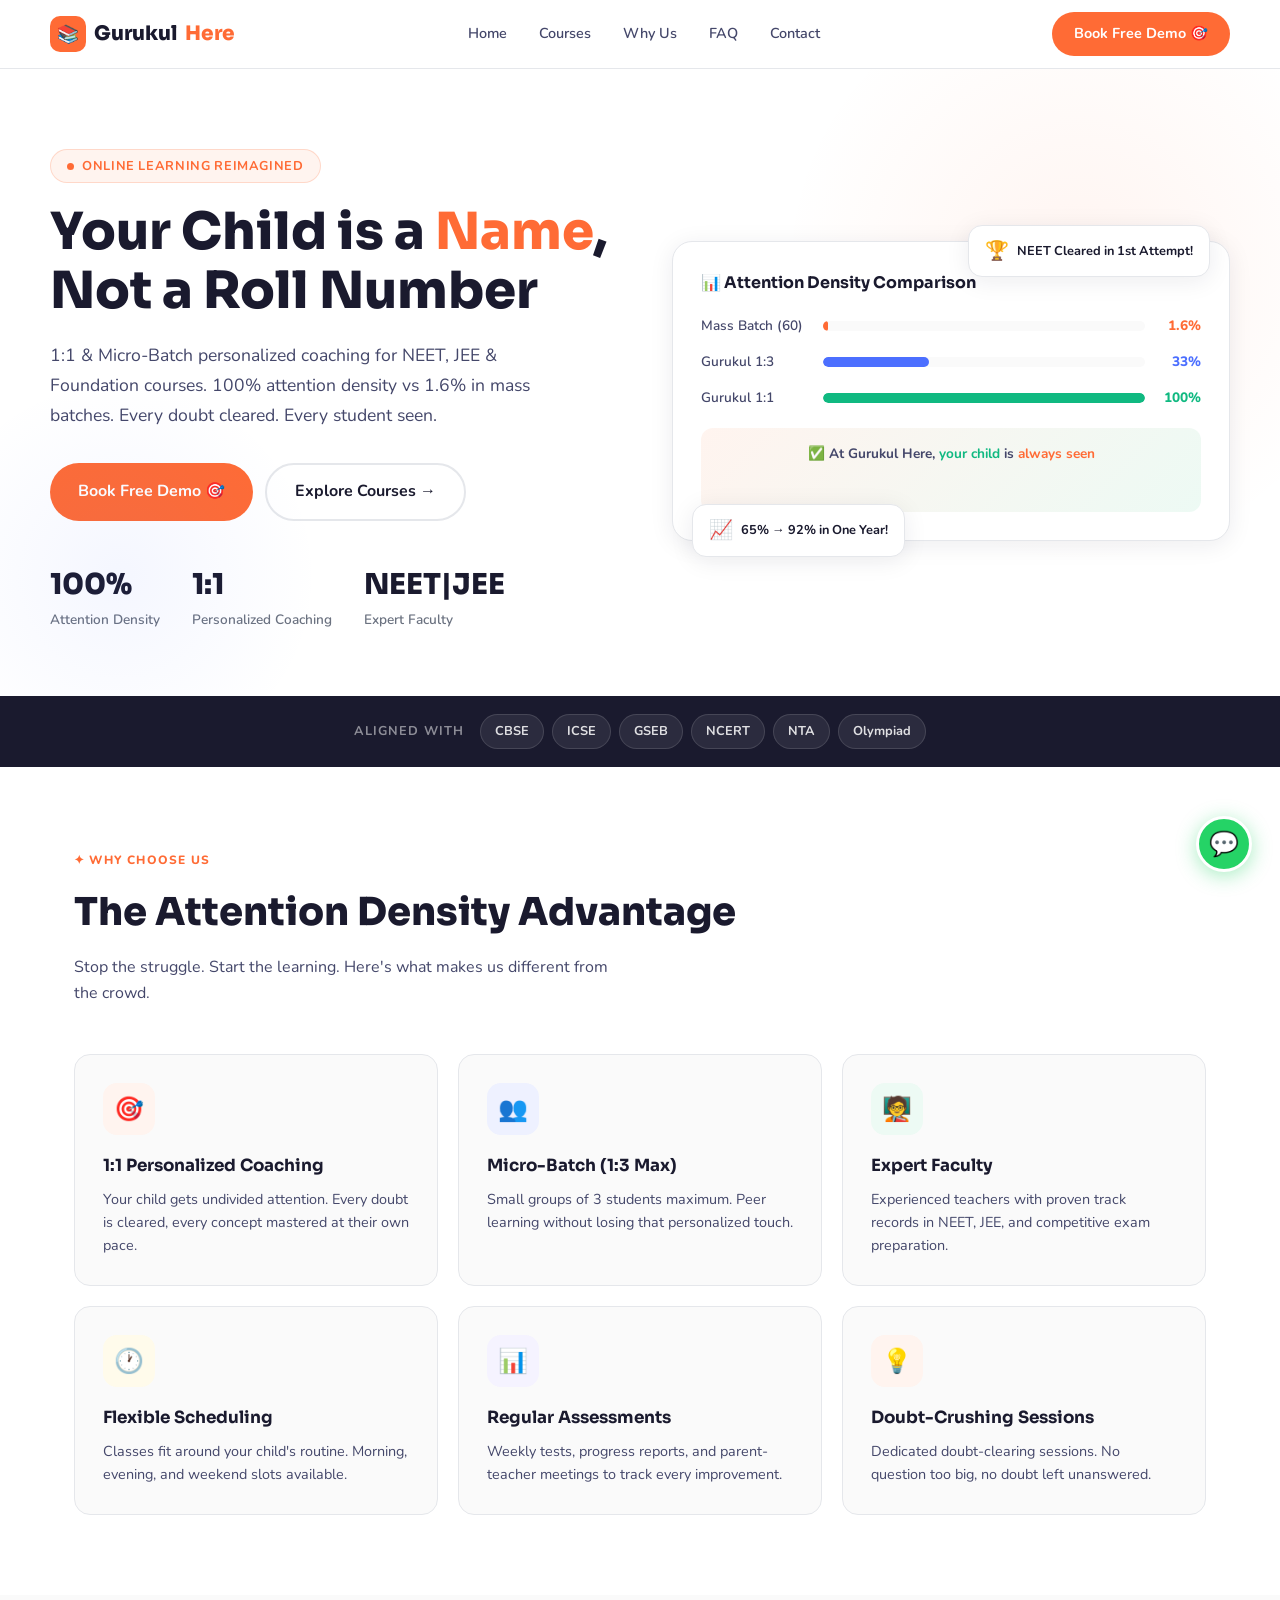
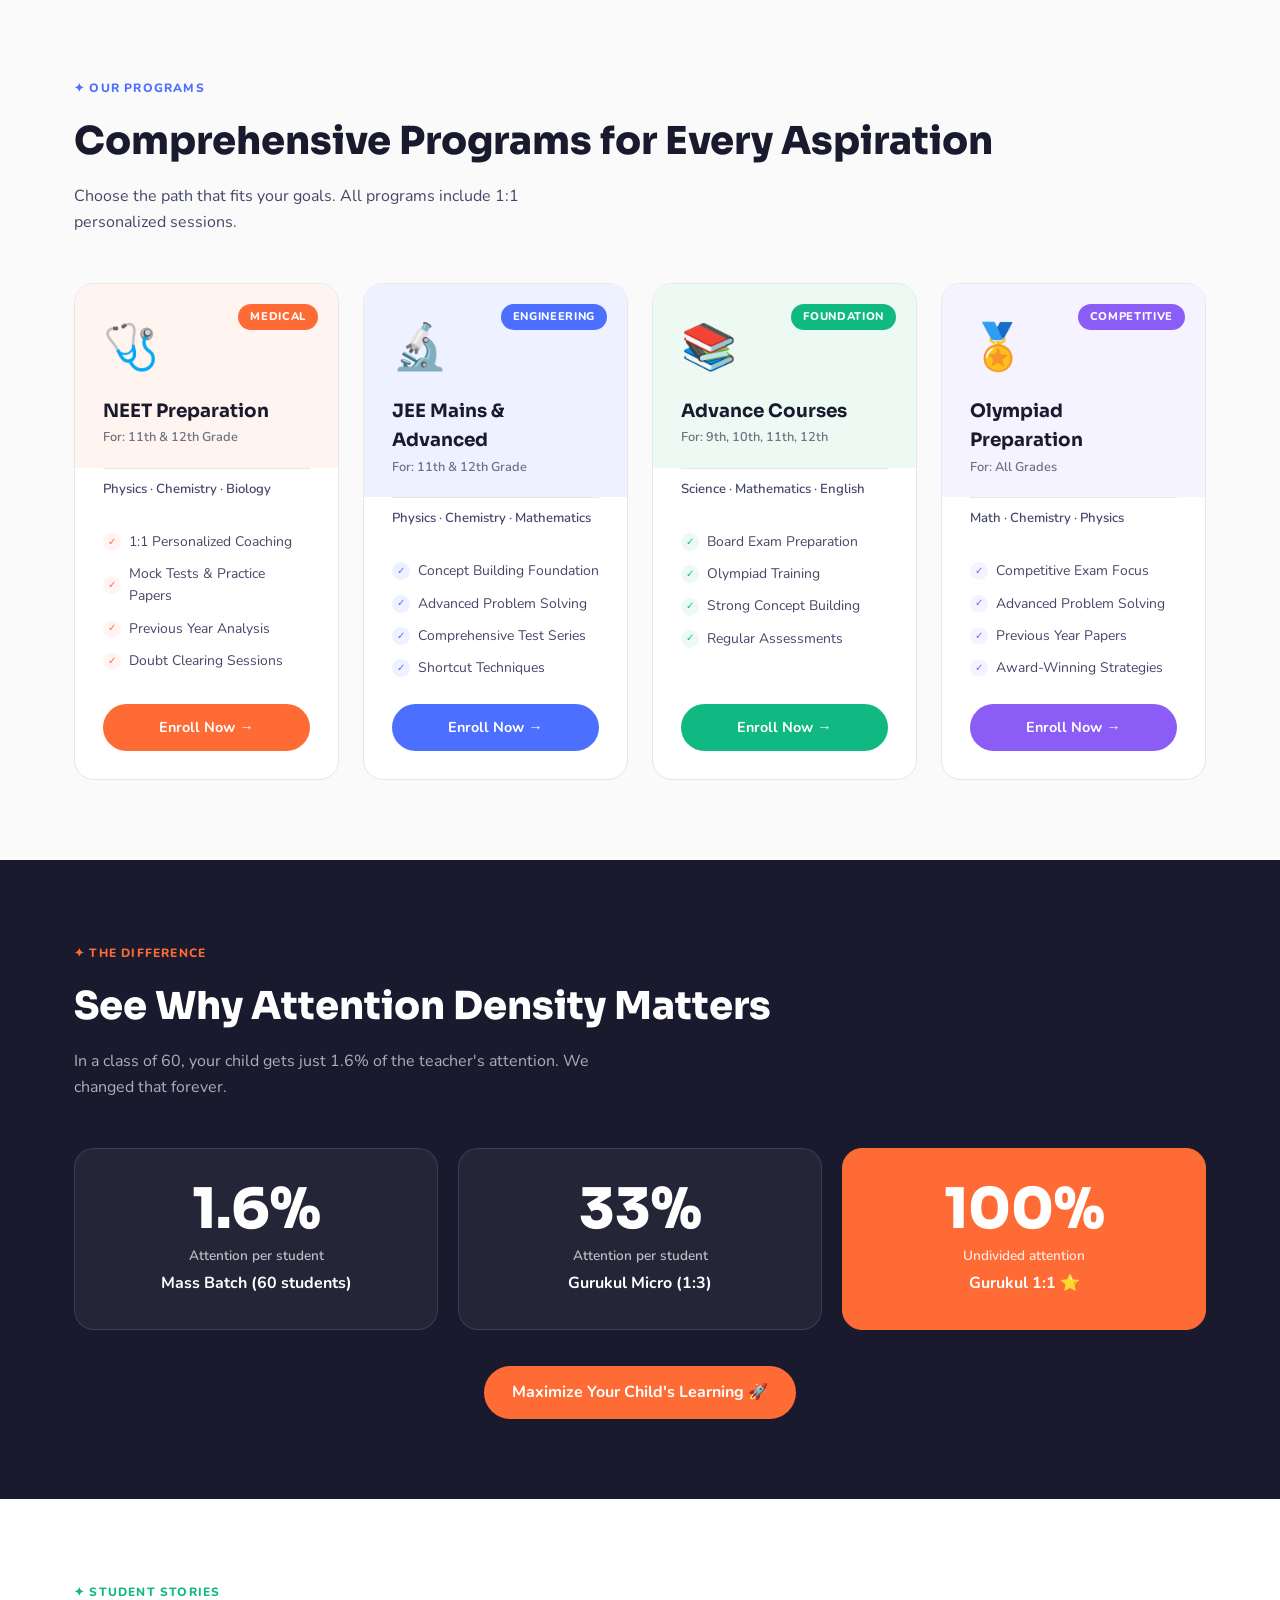
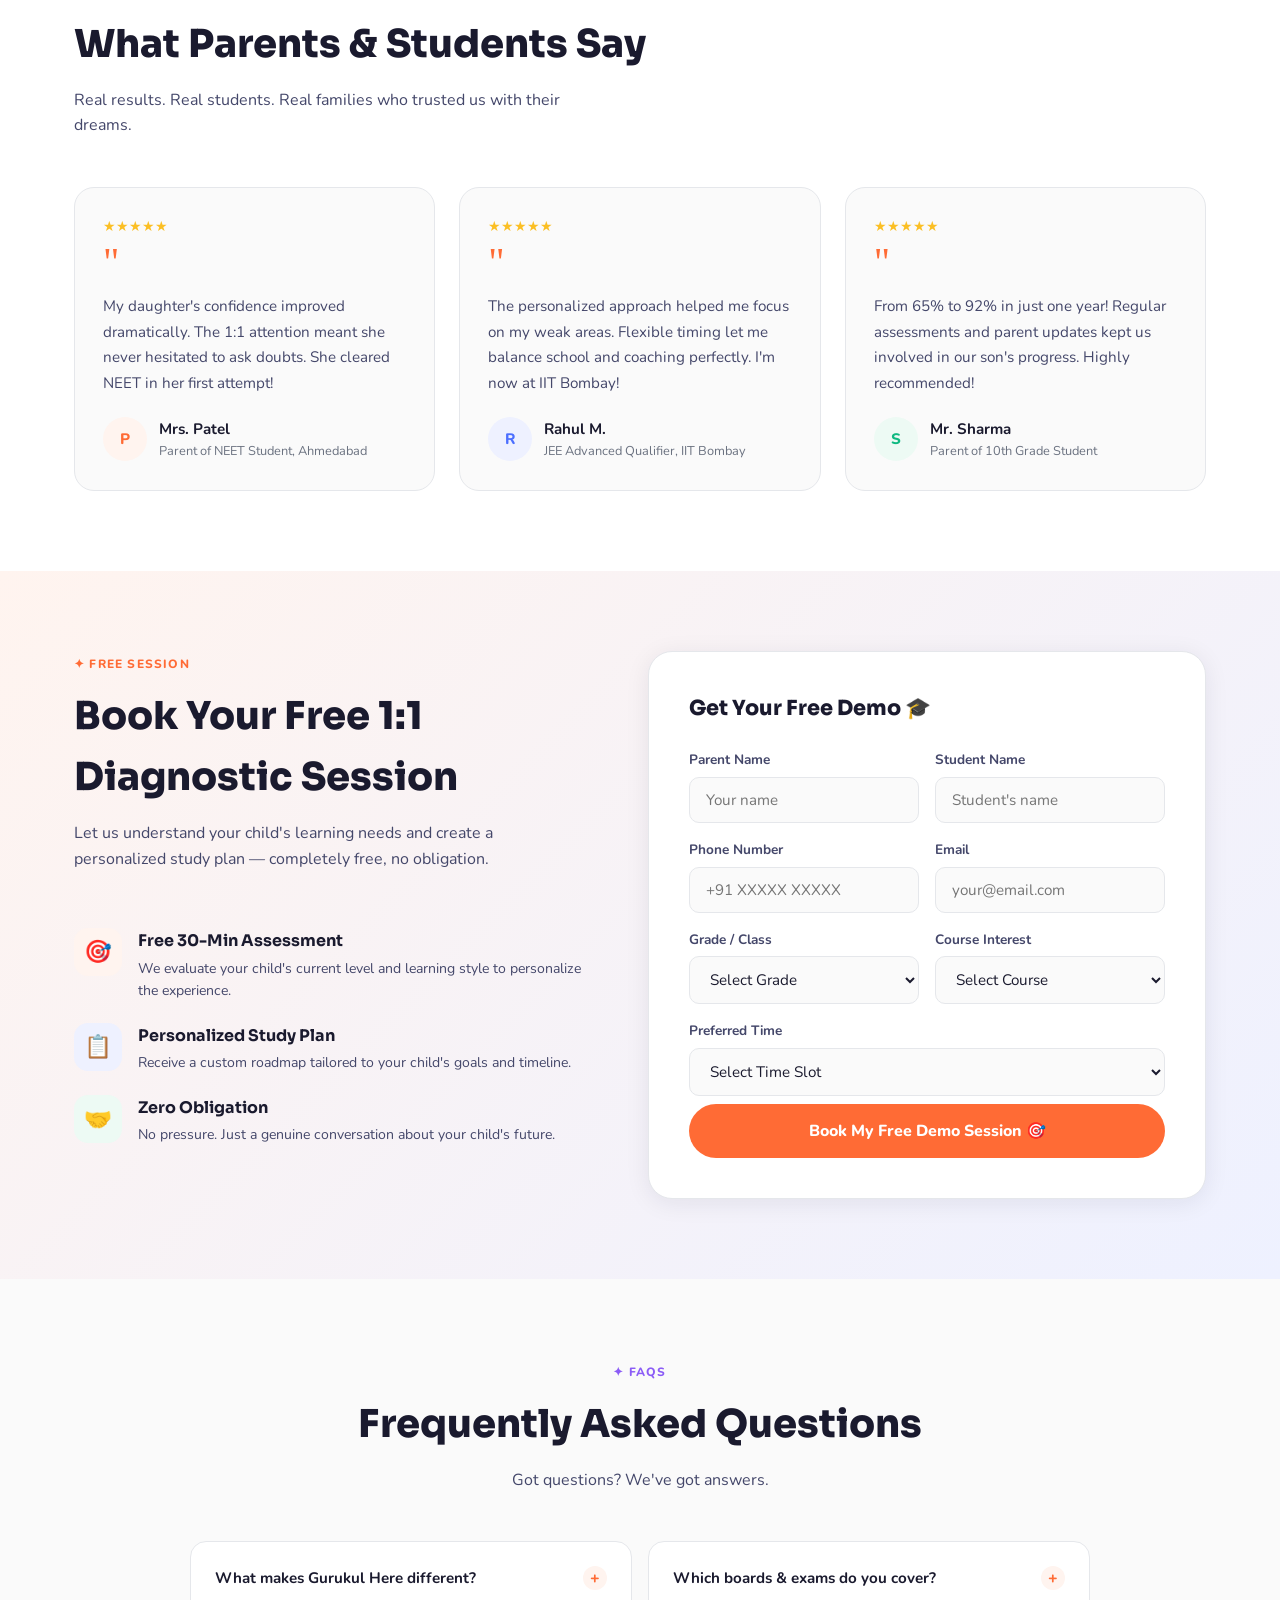
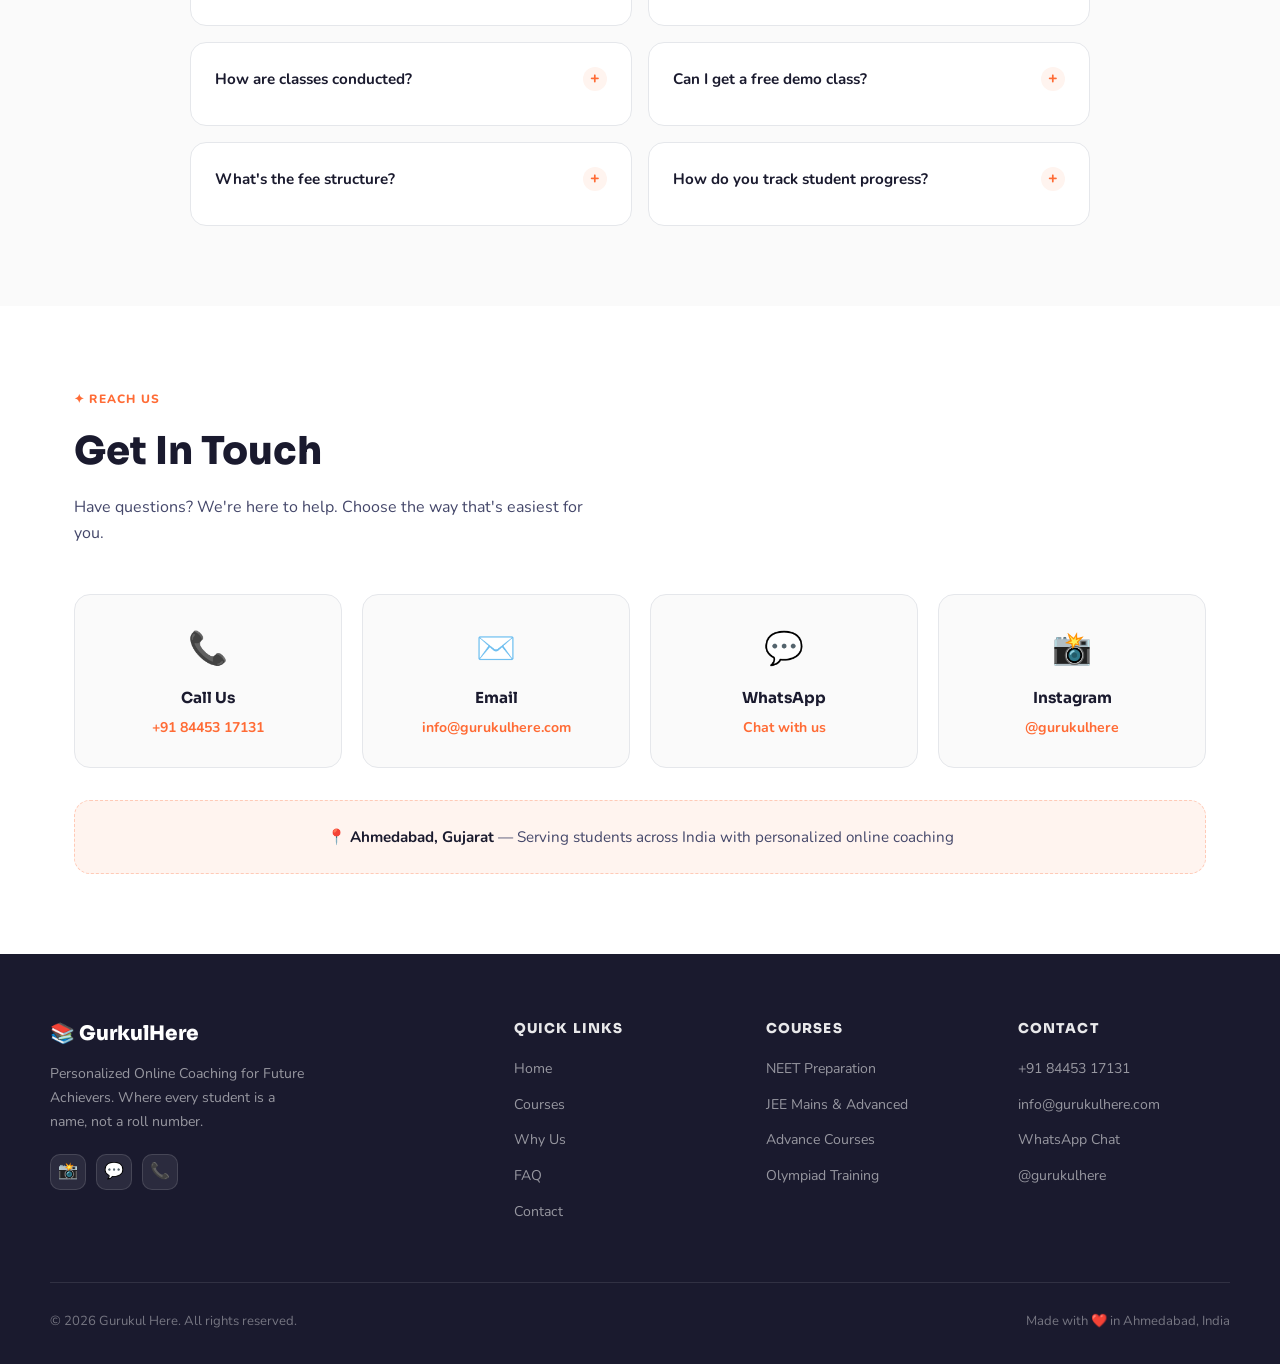
==== gurukulhere-redesign.html @ db92a5bc "Refactor contact section in gurukulhere-redesign.html" ====
<!DOCTYPE html>
<html lang="en">
<head>
<meta charset="UTF-8"/>
<meta name="viewport" content="width=device-width, initial-scale=1.0"/>
<title>Gurukul Here | Personalized 1:1 Coaching for NEET, JEE & Foundation</title>
<link rel="preconnect" href="https://fonts.googleapis.com"/>
<link rel="preconnect" href="https://fonts.gstatic.com" crossorigin/>
<link href="https://fonts.googleapis.com/css2?family=Nunito:wght@400;600;700;800;900&family=Sora:wght@400;600;700;800&display=swap" rel="stylesheet"/>
<style>
  *, *::before, *::after { box-sizing: border-box; margin: 0; padding: 0; }
  :root {
    --brand: #FF6B35;
    --brand-deep: #e5531f;
    --brand-light: #fff4ef;
    --brand2: #4C6FFF;
    --brand2-light: #eef1ff;
    --brand3: #10B981;
    --brand3-light: #edfaf4;
    --yellow: #FBBF24;
    --yellow-light: #fffbeb;
    --purple: #8B5CF6;
    --purple-light: #f5f3ff;
    --ink: #1A1A2E;
    --ink-mid: #44476A;
    --ink-soft: #6B7280;
    --border: #E5E7EB;
    --bg: #FAFAFA;
    --white: #FFFFFF;
    --radius: 16px;
    --radius-sm: 10px;
    --shadow: 0 4px 24px rgba(26,26,46,0.08);
    --shadow-hover: 0 8px 40px rgba(26,26,46,0.14);
  }
  html { scroll-behavior: smooth; }
  body { font-family: 'Nunito', sans-serif; background: var(--bg); color: var(--ink); line-height: 1.6; }
  h1, h2, h3, h4 { font-family: 'Sora', sans-serif; }
  a { text-decoration: none; color: inherit; }
  img { max-width: 100%; height: auto; }
  .container { max-width: 1180px; margin: 0 auto; padding: 0 24px; }

  /* NAV */
  nav {
    position: sticky; top: 0; z-index: 999;
    background: rgba(255,255,255,0.96);
    backdrop-filter: blur(10px);
    border-bottom: 1px solid var(--border);
    padding: 0 24px;
  }
  .nav-inner {
    max-width: 1180px; margin: 0 auto;
    display: flex; align-items: center; justify-content: space-between;
    height: 68px; gap: 24px;
  }
  .nav-logo {
    font-family: 'Sora', sans-serif; font-weight: 800; font-size: 1.25rem;
    color: var(--ink); display: flex; align-items: center; gap: 8px;
  }
  .nav-logo span { color: var(--brand); }
  .logo-icon {
    width: 36px; height: 36px; border-radius: 10px;
    background: var(--brand); display: flex; align-items: center; justify-content: center;
    font-size: 1.1rem;
  }
  .nav-links { display: flex; align-items: center; gap: 4px; list-style: none; }
  .nav-links a {
    padding: 8px 14px; border-radius: var(--radius-sm);
    font-size: 0.9rem; font-weight: 600; color: var(--ink-mid);
    transition: all 0.2s;
  }
  .nav-links a:hover { background: var(--brand-light); color: var(--brand); }
  .nav-cta {
    background: var(--brand); color: #fff; padding: 10px 22px;
    border-radius: 50px; font-weight: 700; font-size: 0.9rem;
    border: none; cursor: pointer; transition: all 0.2s; white-space: nowrap;
  }
  .nav-cta:hover { background: var(--brand-deep); transform: translateY(-1px); box-shadow: 0 4px 16px rgba(255,107,53,0.3); }

  /* HERO */
  .hero {
    background: var(--white);
    padding: 80px 24px 64px;
    position: relative; overflow: hidden;
  }
  .hero::before {
    content: '';
    position: absolute; top: -100px; right: -100px;
    width: 600px; height: 600px; border-radius: 50%;
    background: radial-gradient(circle, rgba(255,107,53,0.07) 0%, transparent 70%);
    pointer-events: none;
  }
  .hero::after {
    content: '';
    position: absolute; bottom: -80px; left: -80px;
    width: 400px; height: 400px; border-radius: 50%;
    background: radial-gradient(circle, rgba(76,111,255,0.06) 0%, transparent 70%);
    pointer-events: none;
  }
  .hero-inner { max-width: 1180px; margin: 0 auto; display: grid; grid-template-columns: 1fr 1fr; gap: 64px; align-items: center; }
  .hero-badge {
    display: inline-flex; align-items: center; gap: 8px;
    background: var(--brand-light); color: var(--brand);
    padding: 6px 16px; border-radius: 50px;
    font-size: 0.8rem; font-weight: 700; letter-spacing: 0.05em; text-transform: uppercase;
    margin-bottom: 20px; border: 1px solid rgba(255,107,53,0.2);
  }
  .hero-badge .dot { width: 7px; height: 7px; border-radius: 50%; background: var(--brand); animation: pulse 2s infinite; }
  @keyframes pulse { 0%,100%{opacity:1}50%{opacity:0.4} }
  .hero h1 {
    font-size: clamp(2rem, 4vw, 3.2rem); font-weight: 800; line-height: 1.15;
    color: var(--ink); margin-bottom: 20px;
  }
  .hero h1 em { color: var(--brand); font-style: normal; position: relative; }
  .hero p {
    font-size: 1.1rem; color: var(--ink-mid); line-height: 1.7;
    max-width: 500px; margin-bottom: 32px;
  }
  .hero-btns { display: flex; flex-wrap: wrap; gap: 12px; margin-bottom: 40px; }
  .btn-primary {
    background: var(--brand); color: #fff; padding: 14px 28px;
    border-radius: 50px; font-weight: 700; font-size: 1rem;
    border: none; cursor: pointer; transition: all 0.2s;
    display: inline-flex; align-items: center; gap: 8px;
  }
  .btn-primary:hover { background: var(--brand-deep); transform: translateY(-2px); box-shadow: 0 6px 24px rgba(255,107,53,0.35); }
  .btn-secondary {
    background: transparent; color: var(--ink); padding: 14px 28px;
    border-radius: 50px; font-weight: 700; font-size: 1rem;
    border: 2px solid var(--border); cursor: pointer; transition: all 0.2s;
  }
  .btn-secondary:hover { border-color: var(--brand); color: var(--brand); }
  .hero-stats { display: flex; gap: 32px; flex-wrap: wrap; }
  .hero-stat { }
  .hero-stat strong { font-family: 'Sora', sans-serif; font-size: 1.8rem; font-weight: 800; color: var(--ink); display: block; }
  .hero-stat span { font-size: 0.85rem; color: var(--ink-soft); font-weight: 600; }

  /* HERO VISUAL */
  .hero-visual { position: relative; }
  .attention-card {
    background: var(--white); border-radius: 20px;
    box-shadow: var(--shadow); padding: 28px;
    border: 1px solid var(--border);
  }
  .attention-card h3 { font-size: 1rem; font-weight: 700; color: var(--ink); margin-bottom: 20px; }
  .attn-row { display: flex; align-items: center; gap: 12px; margin-bottom: 14px; }
  .attn-label { font-size: 0.85rem; font-weight: 600; color: var(--ink-mid); min-width: 110px; }
  .attn-bar-wrap { flex: 1; background: var(--bg); border-radius: 50px; height: 10px; overflow: hidden; }
  .attn-bar { height: 100%; border-radius: 50px; transition: width 0.6s cubic-bezier(.4,0,.2,1); }
  .attn-pct { font-size: 0.85rem; font-weight: 800; min-width: 44px; text-align: right; }
  .floating-badge {
    position: absolute; background: var(--white); border-radius: 14px;
    box-shadow: var(--shadow); padding: 10px 16px;
    display: flex; align-items: center; gap: 8px;
    font-size: 0.8rem; font-weight: 700; color: var(--ink);
    border: 1px solid var(--border);
    animation: float 3s ease-in-out infinite;
  }
  @keyframes float { 0%,100%{transform:translateY(0)}50%{transform:translateY(-8px)} }
  .fb-top { top: -16px; right: 20px; animation-delay: 0.5s; }
  .fb-bot { bottom: -16px; left: 20px; animation-delay: 1s; }
  .fb-icon { font-size: 1.2rem; }

  /* TRUST STRIP */
  .trust-strip { background: var(--ink); padding: 18px 24px; }
  .trust-inner { max-width: 1180px; margin: 0 auto; display: flex; align-items: center; gap: 16px; flex-wrap: wrap; justify-content: center; }
  .trust-label { color: rgba(255,255,255,0.5); font-size: 0.8rem; font-weight: 700; letter-spacing: 0.08em; text-transform: uppercase; }
  .trust-pills { display: flex; gap: 8px; flex-wrap: wrap; justify-content: center; }
  .trust-pill {
    background: rgba(255,255,255,0.08); color: rgba(255,255,255,0.85);
    padding: 6px 14px; border-radius: 50px; font-size: 0.8rem; font-weight: 700;
    border: 1px solid rgba(255,255,255,0.12);
  }

  /* SECTION COMMONS */
  section { padding: 80px 24px; }
  .section-tag {
    display: inline-flex; align-items: center; gap: 6px;
    font-size: 0.75rem; font-weight: 800; letter-spacing: 0.1em; text-transform: uppercase;
    margin-bottom: 12px;
  }
  .section-tag.orange { color: var(--brand); }
  .section-tag.blue { color: var(--brand2); }
  .section-tag.green { color: var(--brand3); }
  .section-tag.purple { color: var(--purple); }
  .section-title { font-size: clamp(1.6rem, 3vw, 2.4rem); font-weight: 800; color: var(--ink); margin-bottom: 12px; }
  .section-sub { font-size: 1rem; color: var(--ink-mid); max-width: 540px; }

  /* WHY US */
  .why-us { background: var(--white); }
  .why-grid { display: grid; grid-template-columns: repeat(auto-fit, minmax(280px, 1fr)); gap: 20px; margin-top: 48px; }
  .why-card {
    background: var(--bg); border-radius: var(--radius); padding: 28px;
    border: 1px solid var(--border); transition: all 0.25s;
    position: relative; overflow: hidden;
  }
  .why-card::before {
    content: ''; position: absolute; top: 0; left: 0; right: 0; height: 4px;
    border-radius: var(--radius) var(--radius) 0 0; background: var(--accent, var(--brand));
    transform: scaleX(0); transform-origin: left; transition: transform 0.3s;
  }
  .why-card:hover::before { transform: scaleX(1); }
  .why-card:hover { box-shadow: var(--shadow-hover); transform: translateY(-4px); border-color: transparent; }
  .why-icon {
    width: 52px; height: 52px; border-radius: 14px;
    display: flex; align-items: center; justify-content: center;
    font-size: 1.5rem; margin-bottom: 18px;
  }
  .why-card h3 { font-size: 1.05rem; font-weight: 700; color: var(--ink); margin-bottom: 8px; }
  .why-card p { font-size: 0.9rem; color: var(--ink-mid); line-height: 1.6; }

  /* COURSES */
  .courses-section { background: var(--bg); }
  .courses-grid { display: grid; grid-template-columns: repeat(auto-fit, minmax(260px, 1fr)); gap: 24px; margin-top: 48px; }
  .course-card {
    background: var(--white); border-radius: 20px;
    border: 1px solid var(--border); overflow: hidden;
    transition: all 0.25s; display: flex; flex-direction: column;
  }
  .course-card:hover { transform: translateY(-6px); box-shadow: var(--shadow-hover); }
  .course-top {
    padding: 28px 28px 20px;
    position: relative; min-height: 140px;
    display: flex; flex-direction: column; justify-content: flex-end;
  }
  .course-emoji { font-size: 2.8rem; margin-bottom: 12px; }
  .course-tag {
    position: absolute; top: 20px; right: 20px;
    padding: 4px 12px; border-radius: 50px; font-size: 0.7rem; font-weight: 800;
    text-transform: uppercase; letter-spacing: 0.06em;
  }
  .course-card h3 { font-size: 1.15rem; font-weight: 700; color: var(--ink); }
  .course-for { font-size: 0.8rem; font-weight: 600; color: var(--ink-soft); margin-top: 2px; }
  .course-body { padding: 0 28px 28px; flex: 1; display: flex; flex-direction: column; }
  .course-subjects {
    font-size: 0.82rem; font-weight: 600; color: var(--ink-mid);
    margin-bottom: 16px; padding: 10px 0; border-top: 1px solid var(--border);
  }
  .course-features { list-style: none; margin-bottom: 20px; flex: 1; }
  .course-features li {
    font-size: 0.87rem; color: var(--ink-mid); padding: 5px 0;
    display: flex; align-items: center; gap: 8px;
  }
  .check { width: 18px; height: 18px; border-radius: 50%; display: flex; align-items: center; justify-content: center; font-size: 0.65rem; flex-shrink: 0; }
  .enroll-btn {
    display: block; text-align: center; padding: 12px;
    border-radius: 50px; font-weight: 700; font-size: 0.9rem;
    transition: all 0.2s; cursor: pointer; border: none;
  }

  /* ATTENTION METER */
  .attention-section { background: var(--ink); color: white; }
  .attention-section .section-title { color: white; }
  .attention-section .section-sub { color: rgba(255,255,255,0.65); }
  .attention-section .section-tag.orange { color: var(--brand); }
  .attn-compare { display: grid; grid-template-columns: repeat(3, 1fr); gap: 20px; margin-top: 48px; }
  .attn-box {
    background: rgba(255,255,255,0.05); border-radius: 20px;
    padding: 32px; text-align: center; border: 1px solid rgba(255,255,255,0.1);
    transition: all 0.25s;
  }
  .attn-box:hover { background: rgba(255,255,255,0.08); transform: translateY(-4px); }
  .attn-box.highlight { background: var(--brand); border-color: var(--brand); }
  .attn-number { font-family: 'Sora', sans-serif; font-size: 3.5rem; font-weight: 800; color: white; line-height: 1; margin-bottom: 8px; }
  .attn-sublabel { font-size: 0.85rem; color: rgba(255,255,255,0.7); font-weight: 600; margin-bottom: 4px; }
  .attn-type { font-size: 1rem; color: white; font-weight: 700; }
  .attn-box.highlight .attn-sublabel { color: rgba(255,255,255,0.85); }

  /* TESTIMONIALS */
  .testimonials { background: var(--white); }
  .testimonials-grid { display: grid; grid-template-columns: repeat(auto-fit, minmax(300px, 1fr)); gap: 24px; margin-top: 48px; }
  .testi-card {
    background: var(--bg); border-radius: 20px; padding: 28px;
    border: 1px solid var(--border); position: relative;
  }
  .testi-quote { font-size: 2.5rem; line-height: 1; color: var(--brand); margin-bottom: 12px; font-family: Georgia, serif; }
  .testi-text { font-size: 0.95rem; color: var(--ink-mid); line-height: 1.7; margin-bottom: 20px; }
  .testi-author { display: flex; align-items: center; gap: 12px; }
  .testi-avatar { width: 44px; height: 44px; border-radius: 50%; display: flex; align-items: center; justify-content: center; font-weight: 800; font-size: 0.95rem; flex-shrink: 0; }
  .testi-name { font-weight: 700; color: var(--ink); font-size: 0.95rem; }
  .testi-role { font-size: 0.8rem; color: var(--ink-soft); }
  .stars { color: var(--yellow); font-size: 0.85rem; margin-bottom: 4px; }

  /* DEMO FORM */
  .demo-section { background: linear-gradient(135deg, #fff4ef 0%, #eef1ff 100%); }
  .demo-inner { max-width: 1180px; margin: 0 auto; display: grid; grid-template-columns: 1fr 1fr; gap: 64px; align-items: start; }
  .demo-form-card {
    background: var(--white); border-radius: 24px; padding: 40px;
    box-shadow: var(--shadow); border: 1px solid var(--border);
  }
  .form-grid { display: grid; grid-template-columns: 1fr 1fr; gap: 16px; }
  .form-full { grid-column: 1 / -1; }
  .form-group { display: flex; flex-direction: column; gap: 6px; }
  .form-group label { font-size: 0.85rem; font-weight: 700; color: var(--ink-mid); }
  .form-group input, .form-group select {
    padding: 12px 16px; border-radius: var(--radius-sm);
    border: 1.5px solid var(--border); font-family: 'Nunito', sans-serif;
    font-size: 0.95rem; color: var(--ink); background: var(--bg);
    transition: border-color 0.2s;
  }
  .form-group input:focus, .form-group select:focus {
    outline: none; border-color: var(--brand); background: var(--white);
  }
  .form-submit {
    width: 100%; padding: 16px; margin-top: 8px;
    background: var(--brand); color: white; border: none;
    border-radius: 50px; font-family: 'Nunito', sans-serif;
    font-size: 1rem; font-weight: 800; cursor: pointer; transition: all 0.2s;
  }
  .form-submit:hover { background: var(--brand-deep); box-shadow: 0 6px 24px rgba(255,107,53,0.35); transform: translateY(-2px); }
  .demo-perks { display: flex; flex-direction: column; gap: 20px; padding-top: 16px; }
  .perk-item { display: flex; align-items: flex-start; gap: 16px; }
  .perk-icon { width: 48px; height: 48px; border-radius: 14px; display: flex; align-items: center; justify-content: center; font-size: 1.4rem; flex-shrink: 0; }
  .perk-text h4 { font-size: 1rem; font-weight: 700; color: var(--ink); margin-bottom: 4px; }
  .perk-text p { font-size: 0.88rem; color: var(--ink-mid); }

  /* FAQ */
  .faq-section { background: var(--bg); }
  .faq-grid { display: grid; grid-template-columns: 1fr 1fr; gap: 16px; margin-top: 48px; max-width: 900px; margin-left: auto; margin-right: auto; }
  .faq-item {
    background: var(--white); border-radius: var(--radius); padding: 24px;
    border: 1px solid var(--border); cursor: pointer; transition: all 0.2s;
  }
  .faq-item:hover { border-color: var(--brand); }
  .faq-q { font-weight: 700; color: var(--ink); font-size: 0.95rem; margin-bottom: 10px; display: flex; justify-content: space-between; align-items: flex-start; gap: 12px; }
  .faq-a { font-size: 0.88rem; color: var(--ink-mid); line-height: 1.65; display: none; }
  .faq-item.open .faq-a { display: block; }
  .faq-toggle { width: 24px; height: 24px; border-radius: 50%; background: var(--brand-light); color: var(--brand); display: flex; align-items: center; justify-content: center; font-size: 1rem; flex-shrink: 0; font-weight: 800; }
  .faq-item.open .faq-toggle { background: var(--brand); color: white; }

  /* CONTACT */
  .contact-section { background: var(--white); }
  .contact-grid { display: grid; grid-template-columns: repeat(auto-fit, minmax(200px, 1fr)); gap: 20px; margin-top: 48px; }
  .contact-card {
    background: var(--bg); border-radius: var(--radius); padding: 28px;
    text-align: center; border: 1px solid var(--border); transition: all 0.25s;
  }
  .contact-card:hover { border-color: var(--brand); transform: translateY(-4px); box-shadow: var(--shadow); }
  .contact-icon { font-size: 2rem; margin-bottom: 12px; }
  .contact-card h4 { font-size: 0.95rem; font-weight: 700; color: var(--ink); margin-bottom: 6px; }
  .contact-card p { font-size: 0.88rem; color: var(--ink-mid); }
  .contact-card a { color: var(--brand); font-weight: 700; }

  /* FOOTER */
  footer { background: var(--ink); color: white; padding: 64px 24px 32px; }
  .footer-inner { max-width: 1180px; margin: 0 auto; }
  .footer-grid { display: grid; grid-template-columns: 2fr 1fr 1fr 1fr; gap: 40px; padding-bottom: 48px; border-bottom: 1px solid rgba(255,255,255,0.1); }
  .footer-brand { }
  .footer-logo { font-family: 'Sora', sans-serif; font-weight: 800; font-size: 1.25rem; color: white; margin-bottom: 12px; }
  .footer-desc { font-size: 0.88rem; color: rgba(255,255,255,0.55); line-height: 1.7; max-width: 260px; margin-bottom: 20px; }
  .footer-socials { display: flex; gap: 10px; }
  .social-btn {
    width: 36px; height: 36px; border-radius: 10px;
    background: rgba(255,255,255,0.08); display: flex; align-items: center;
    justify-content: center; font-size: 1rem; transition: background 0.2s;
    border: 1px solid rgba(255,255,255,0.12);
  }
  .social-btn:hover { background: var(--brand); border-color: var(--brand); }
  .footer-col h4 { font-size: 0.85rem; font-weight: 800; color: rgba(255,255,255,0.9); text-transform: uppercase; letter-spacing: 0.08em; margin-bottom: 16px; }
  .footer-col ul { list-style: none; }
  .footer-col ul li { margin-bottom: 10px; }
  .footer-col ul a { font-size: 0.88rem; color: rgba(255,255,255,0.55); transition: color 0.2s; }
  .footer-col ul a:hover { color: var(--brand); }
  .footer-bottom { padding-top: 28px; display: flex; justify-content: space-between; align-items: center; flex-wrap: wrap; gap: 12px; }
  .footer-copy { font-size: 0.82rem; color: rgba(255,255,255,0.4); }
  .footer-love { font-size: 0.82rem; color: rgba(255,255,255,0.4); }
  .footer-love span { color: var(--brand); }

  /* WHATSAPP FAB */
  .whatsapp-fab {
    position: fixed; bottom: 28px; right: 28px; z-index: 998;
    width: 56px; height: 56px; border-radius: 50%;
    background: #25D366; box-shadow: 0 4px 20px rgba(37,211,102,0.4);
    display: flex; align-items: center; justify-content: center;
    font-size: 1.5rem; transition: all 0.2s; border: 3px solid white;
  }
  .whatsapp-fab:hover { transform: scale(1.1); box-shadow: 0 6px 28px rgba(37,211,102,0.5); }

  /* SUCCESS MSG */
  .success-msg { display: none; text-align: center; padding: 32px; }
  .success-msg.show { display: block; }
  .success-icon { font-size: 3rem; margin-bottom: 12px; }
  .success-msg h3 { font-size: 1.3rem; font-weight: 800; color: var(--brand3); margin-bottom: 8px; }
  .success-msg p { font-size: 0.95rem; color: var(--ink-mid); }

  /* RESPONSIVE */
  @media (max-width: 768px) {
    .hero-inner, .demo-inner { grid-template-columns: 1fr; gap: 40px; }
    .hero-visual { display: none; }
    .attn-compare { grid-template-columns: 1fr; }
    .footer-grid { grid-template-columns: 1fr 1fr; }
    .faq-grid { grid-template-columns: 1fr; }
    .form-grid { grid-template-columns: 1fr; }
    nav .nav-links { display: none; }
  }
</style>
</head>
<body>

<!-- NAV -->
<nav>
  <div class="nav-inner">
    <a href="#" class="nav-logo">
      <div class="logo-icon">📚</div>
      Gurukul<span>Here</span>
    </a>
    <ul class="nav-links">
      <li><a href="#home">Home</a></li>
      <li><a href="#courses">Courses</a></li>
      <li><a href="#why">Why Us</a></li>
      <li><a href="#faq">FAQ</a></li>
      <li><a href="#contact">Contact</a></li>
    </ul>
    <a href="#demo" class="nav-cta">Book Free Demo 🎯</a>
  </div>
</nav>

<!-- HERO -->
<section class="hero" id="home">
  <div class="hero-inner">
    <div>
      <div class="hero-badge">
        <div class="dot"></div>
        Online Learning Reimagined
      </div>
      <h1>Your Child is a <em>Name</em>,<br/>Not a Roll Number</h1>
      <p>1:1 & Micro-Batch personalized coaching for NEET, JEE & Foundation courses. 100% attention density vs 1.6% in mass batches. Every doubt cleared. Every student seen.</p>
      <div class="hero-btns">
        <a href="#demo" class="btn-primary">Book Free Demo 🎯</a>
        <a href="#courses" class="btn-secondary">Explore Courses →</a>
      </div>
      <div class="hero-stats">
        <div class="hero-stat"><strong>100%</strong><span>Attention Density</span></div>
        <div class="hero-stat"><strong>1:1</strong><span>Personalized Coaching</span></div>
        <div class="hero-stat"><strong>NEET|JEE</strong><span>Expert Faculty</span></div>
      </div>
    </div>
    <div class="hero-visual">
      <div class="floating-badge fb-top">
        <span class="fb-icon">🏆</span> NEET Cleared in 1st Attempt!
      </div>
      <div class="attention-card">
        <h3>📊 Attention Density Comparison</h3>
        <div class="attn-row">
          <span class="attn-label">Mass Batch (60)</span>
          <div class="attn-bar-wrap"><div class="attn-bar" style="width:1.6%;background:#FF6B35;"></div></div>
          <span class="attn-pct" style="color:#FF6B35;">1.6%</span>
        </div>
        <div class="attn-row">
          <span class="attn-label">Gurukul 1:3</span>
          <div class="attn-bar-wrap"><div class="attn-bar" style="width:33%;background:#4C6FFF;"></div></div>
          <span class="attn-pct" style="color:#4C6FFF;">33%</span>
        </div>
        <div class="attn-row">
          <span class="attn-label">Gurukul 1:1</span>
          <div class="attn-bar-wrap"><div class="attn-bar" style="width:100%;background:#10B981;"></div></div>
          <span class="attn-pct" style="color:#10B981;">100%</span>
        </div>
        <div style="margin-top:20px;padding:14px;background:linear-gradient(135deg,#fff4ef,#edfaf4);border-radius:12px;text-align:center;">
          <p style="font-size:0.85rem;color:#44476A;font-weight:700;">✅ At Gurukul Here, <span style="color:#10B981;">your child</span> is <span style="color:#FF6B35;">always seen</span></p>
        </div>
      </div>
      <div class="floating-badge fb-bot">
        <span class="fb-icon">📈</span> 65% → 92% in One Year!
      </div>
    </div>
  </div>
</section>

<!-- TRUST STRIP -->
<div class="trust-strip">
  <div class="trust-inner">
    <span class="trust-label">Aligned With</span>
    <div class="trust-pills">
      <span class="trust-pill">CBSE</span>
      <span class="trust-pill">ICSE</span>
      <span class="trust-pill">GSEB</span>
      <span class="trust-pill">NCERT</span>
      <span class="trust-pill">NTA</span>
      <span class="trust-pill">Olympiad</span>
    </div>
  </div>
</div>

<!-- WHY GURUKUL HERE -->
<section class="why-us" id="why">
  <div class="container">
    <div class="section-tag orange">✦ Why Choose Us</div>
    <h2 class="section-title">The Attention Density Advantage</h2>
    <p class="section-sub">Stop the struggle. Start the learning. Here's what makes us different from the crowd.</p>
    <div class="why-grid">
      <div class="why-card" style="--accent:#FF6B35;">
        <div class="why-icon" style="background:#fff4ef;">🎯</div>
        <h3>1:1 Personalized Coaching</h3>
        <p>Your child gets undivided attention. Every doubt is cleared, every concept mastered at their own pace.</p>
      </div>
      <div class="why-card" style="--accent:#4C6FFF;">
        <div class="why-icon" style="background:#eef1ff;">👥</div>
        <h3>Micro-Batch (1:3 Max)</h3>
        <p>Small groups of 3 students maximum. Peer learning without losing that personalized touch.</p>
      </div>
      <div class="why-card" style="--accent:#10B981;">
        <div class="why-icon" style="background:#edfaf4;">🧑‍🏫</div>
        <h3>Expert Faculty</h3>
        <p>Experienced teachers with proven track records in NEET, JEE, and competitive exam preparation.</p>
      </div>
      <div class="why-card" style="--accent:#FBBF24;">
        <div class="why-icon" style="background:#fffbeb;">🕐</div>
        <h3>Flexible Scheduling</h3>
        <p>Classes fit around your child's routine. Morning, evening, and weekend slots available.</p>
      </div>
      <div class="why-card" style="--accent:#8B5CF6;">
        <div class="why-icon" style="background:#f5f3ff;">📊</div>
        <h3>Regular Assessments</h3>
        <p>Weekly tests, progress reports, and parent-teacher meetings to track every improvement.</p>
      </div>
      <div class="why-card" style="--accent:#FF6B35;">
        <div class="why-icon" style="background:#fff4ef;">💡</div>
        <h3>Doubt-Crushing Sessions</h3>
        <p>Dedicated doubt-clearing sessions. No question too big, no doubt left unanswered.</p>
      </div>
    </div>
  </div>
</section>

<!-- COURSES -->
<section class="courses-section" id="courses">
  <div class="container">
    <div class="section-tag blue">✦ Our Programs</div>
    <h2 class="section-title">Comprehensive Programs for Every Aspiration</h2>
    <p class="section-sub">Choose the path that fits your goals. All programs include 1:1 personalized sessions.</p>
    <div class="courses-grid">
      <!-- NEET -->
      <div class="course-card">
        <div class="course-top" style="background:#fff4ef;">
          <div class="course-emoji">🩺</div>
          <div class="course-tag" style="background:#FF6B35;color:white;">Medical</div>
          <h3>NEET Preparation</h3>
          <div class="course-for">For: 11th & 12th Grade</div>
        </div>
        <div class="course-body">
          <div class="course-subjects">Physics · Chemistry · Biology</div>
          <ul class="course-features">
            <li><span class="check" style="background:#fff4ef;color:#FF6B35;">✓</span> 1:1 Personalized Coaching</li>
            <li><span class="check" style="background:#fff4ef;color:#FF6B35;">✓</span> Mock Tests & Practice Papers</li>
            <li><span class="check" style="background:#fff4ef;color:#FF6B35;">✓</span> Previous Year Analysis</li>
            <li><span class="check" style="background:#fff4ef;color:#FF6B35;">✓</span> Doubt Clearing Sessions</li>
          </ul>
          <a href="#demo" class="enroll-btn" style="background:#FF6B35;color:white;">Enroll Now →</a>
        </div>
      </div>
      <!-- JEE -->
      <div class="course-card">
        <div class="course-top" style="background:#eef1ff;">
          <div class="course-emoji">🔬</div>
          <div class="course-tag" style="background:#4C6FFF;color:white;">Engineering</div>
          <h3>JEE Mains & Advanced</h3>
          <div class="course-for">For: 11th & 12th Grade</div>
        </div>
        <div class="course-body">
          <div class="course-subjects">Physics · Chemistry · Mathematics</div>
          <ul class="course-features">
            <li><span class="check" style="background:#eef1ff;color:#4C6FFF;">✓</span> Concept Building Foundation</li>
            <li><span class="check" style="background:#eef1ff;color:#4C6FFF;">✓</span> Advanced Problem Solving</li>
            <li><span class="check" style="background:#eef1ff;color:#4C6FFF;">✓</span> Comprehensive Test Series</li>
            <li><span class="check" style="background:#eef1ff;color:#4C6FFF;">✓</span> Shortcut Techniques</li>
          </ul>
          <a href="#demo" class="enroll-btn" style="background:#4C6FFF;color:white;">Enroll Now →</a>
        </div>
      </div>
      <!-- Foundation -->
      <div class="course-card">
        <div class="course-top" style="background:#edfaf4;">
          <div class="course-emoji">📚</div>
          <div class="course-tag" style="background:#10B981;color:white;">Foundation</div>
          <h3>Advance Courses</h3>
          <div class="course-for">For: 9th, 10th, 11th, 12th</div>
        </div>
        <div class="course-body">
          <div class="course-subjects">Science · Mathematics · English</div>
          <ul class="course-features">
            <li><span class="check" style="background:#edfaf4;color:#10B981;">✓</span> Board Exam Preparation</li>
            <li><span class="check" style="background:#edfaf4;color:#10B981;">✓</span> Olympiad Training</li>
            <li><span class="check" style="background:#edfaf4;color:#10B981;">✓</span> Strong Concept Building</li>
            <li><span class="check" style="background:#edfaf4;color:#10B981;">✓</span> Regular Assessments</li>
          </ul>
          <a href="#demo" class="enroll-btn" style="background:#10B981;color:white;">Enroll Now →</a>
        </div>
      </div>
      <!-- Olympiad -->
      <div class="course-card">
        <div class="course-top" style="background:#f5f3ff;">
          <div class="course-emoji">🏅</div>
          <div class="course-tag" style="background:#8B5CF6;color:white;">Competitive</div>
          <h3>Olympiad Preparation</h3>
          <div class="course-for">For: All Grades</div>
        </div>
        <div class="course-body">
          <div class="course-subjects">Math · Chemistry · Physics</div>
          <ul class="course-features">
            <li><span class="check" style="background:#f5f3ff;color:#8B5CF6;">✓</span> Competitive Exam Focus</li>
            <li><span class="check" style="background:#f5f3ff;color:#8B5CF6;">✓</span> Advanced Problem Solving</li>
            <li><span class="check" style="background:#f5f3ff;color:#8B5CF6;">✓</span> Previous Year Papers</li>
            <li><span class="check" style="background:#f5f3ff;color:#8B5CF6;">✓</span> Award-Winning Strategies</li>
          </ul>
          <a href="#demo" class="enroll-btn" style="background:#8B5CF6;color:white;">Enroll Now →</a>
        </div>
      </div>
    </div>
  </div>
</section>

<!-- ATTENTION COMPARE -->
<section class="attention-section">
  <div class="container">
    <div class="section-tag orange">✦ The Difference</div>
    <h2 class="section-title">See Why Attention Density Matters</h2>
    <p class="section-sub">In a class of 60, your child gets just 1.6% of the teacher's attention. We changed that forever.</p>
    <div class="attn-compare">
      <div class="attn-box">
        <div class="attn-number">1.6%</div>
        <div class="attn-sublabel">Attention per student</div>
        <div class="attn-type">Mass Batch (60 students)</div>
      </div>
      <div class="attn-box">
        <div class="attn-number">33%</div>
        <div class="attn-sublabel">Attention per student</div>
        <div class="attn-type">Gurukul Micro (1:3)</div>
      </div>
      <div class="attn-box highlight">
        <div class="attn-number">100%</div>
        <div class="attn-sublabel">Undivided attention</div>
        <div class="attn-type">Gurukul 1:1 ⭐</div>
      </div>
    </div>
    <div style="text-align:center;margin-top:36px;">
      <a href="#demo" class="btn-primary" style="display:inline-flex;">Maximize Your Child's Learning 🚀</a>
    </div>
  </div>
</section>

<!-- TESTIMONIALS -->
<section class="testimonials">
  <div class="container">
    <div class="section-tag green">✦ Student Stories</div>
    <h2 class="section-title">What Parents & Students Say</h2>
    <p class="section-sub">Real results. Real students. Real families who trusted us with their dreams.</p>
    <div class="testimonials-grid">
      <div class="testi-card">
        <div class="stars">★★★★★</div>
        <div class="testi-quote">"</div>
        <p class="testi-text">My daughter's confidence improved dramatically. The 1:1 attention meant she never hesitated to ask doubts. She cleared NEET in her first attempt!</p>
        <div class="testi-author">
          <div class="testi-avatar" style="background:#fff4ef;color:#FF6B35;">P</div>
          <div>
            <div class="testi-name">Mrs. Patel</div>
            <div class="testi-role">Parent of NEET Student, Ahmedabad</div>
          </div>
        </div>
      </div>
      <div class="testi-card">
        <div class="stars">★★★★★</div>
        <div class="testi-quote">"</div>
        <p class="testi-text">The personalized approach helped me focus on my weak areas. Flexible timing let me balance school and coaching perfectly. I'm now at IIT Bombay!</p>
        <div class="testi-author">
          <div class="testi-avatar" style="background:#eef1ff;color:#4C6FFF;">R</div>
          <div>
            <div class="testi-name">Rahul M.</div>
            <div class="testi-role">JEE Advanced Qualifier, IIT Bombay</div>
          </div>
        </div>
      </div>
      <div class="testi-card">
        <div class="stars">★★★★★</div>
        <div class="testi-quote">"</div>
        <p class="testi-text">From 65% to 92% in just one year! Regular assessments and parent updates kept us involved in our son's progress. Highly recommended!</p>
        <div class="testi-author">
          <div class="testi-avatar" style="background:#edfaf4;color:#10B981;">S</div>
          <div>
            <div class="testi-name">Mr. Sharma</div>
            <div class="testi-role">Parent of 10th Grade Student</div>
          </div>
        </div>
      </div>
    </div>
  </div>
</section>

<!-- DEMO FORM -->
<section class="demo-section" id="demo">
  <div class="demo-inner container">
    <div>
      <div class="section-tag orange">✦ Free Session</div>
      <h2 class="section-title">Book Your Free 1:1 Diagnostic Session</h2>
      <p class="section-sub" style="margin-bottom:40px;">Let us understand your child's learning needs and create a personalized study plan — completely free, no obligation.</p>
      <div class="demo-perks">
        <div class="perk-item">
          <div class="perk-icon" style="background:#fff4ef;">🎯</div>
          <div class="perk-text">
            <h4>Free 30-Min Assessment</h4>
            <p>We evaluate your child's current level and learning style to personalize the experience.</p>
          </div>
        </div>
        <div class="perk-item">
          <div class="perk-icon" style="background:#eef1ff;">📋</div>
          <div class="perk-text">
            <h4>Personalized Study Plan</h4>
            <p>Receive a custom roadmap tailored to your child's goals and timeline.</p>
          </div>
        </div>
        <div class="perk-item">
          <div class="perk-icon" style="background:#edfaf4;">🤝</div>
          <div class="perk-text">
            <h4>Zero Obligation</h4>
            <p>No pressure. Just a genuine conversation about your child's future.</p>
          </div>
        </div>
      </div>
    </div>
    <div class="demo-form-card">
      <h3 style="font-size:1.3rem;font-weight:800;color:var(--ink);margin-bottom:24px;">Get Your Free Demo 🎓</h3>
      <div id="demoForm">
        <div class="form-grid">
          <div class="form-group"><label>Parent Name</label><input type="text" placeholder="Your name"/></div>
          <div class="form-group"><label>Student Name</label><input type="text" placeholder="Student's name"/></div>
          <div class="form-group"><label>Phone Number</label><input type="tel" placeholder="+91 XXXXX XXXXX"/></div>
          <div class="form-group"><label>Email</label><input type="email" placeholder="your@email.com"/></div>
          <div class="form-group">
            <label>Grade / Class</label>
            <select>
              <option value="">Select Grade</option>
              <option>9th Grade</option><option>10th Grade</option>
              <option>11th Grade</option><option>12th Grade</option>
            </select>
          </div>
          <div class="form-group">
            <label>Course Interest</label>
            <select>
              <option value="">Select Course</option>
              <option>NEET Preparation</option><option>JEE Mains & Advanced</option>
              <option>Advance Courses</option><option>Olympiad Preparation</option>
            </select>
          </div>
          <div class="form-group form-full">
            <label>Preferred Time</label>
            <select>
              <option value="">Select Time Slot</option>
              <option>Morning (8 AM – 12 PM)</option><option>Afternoon (12 PM – 4 PM)</option>
              <option>Evening (4 PM – 8 PM)</option><option>Weekend</option>
            </select>
          </div>
        </div>
        <button class="form-submit" onclick="submitForm()">Book My Free Demo Session 🎯</button>
      </div>
      <div class="success-msg" id="successMsg">
        <div class="success-icon">🎉</div>
        <h3>You're All Set!</h3>
        <p>We'll contact you within 24 hours to confirm your free diagnostic session. Can't wait to meet you!</p>
        <a href="https://wa.me/918445317131" style="display:inline-flex;align-items:center;gap:8px;margin-top:16px;background:#25D366;color:white;padding:12px 24px;border-radius:50px;font-weight:700;font-size:0.9rem;">Chat on WhatsApp 💬</a>
      </div>
    </div>
  </div>
</section>

<!-- FAQ -->
<section class="faq-section" id="faq">
  <div class="container">
    <div style="text-align:center;margin-bottom:0;">
      <div class="section-tag purple" style="justify-content:center;">✦ FAQs</div>
      <h2 class="section-title">Frequently Asked Questions</h2>
      <p class="section-sub" style="margin:0 auto;">Got questions? We've got answers.</p>
    </div>
    <div class="faq-grid">
      <div class="faq-item" onclick="toggleFaq(this)">
        <div class="faq-q">What makes Gurukul Here different? <span class="faq-toggle">+</span></div>
        <div class="faq-a">We focus on 1:1 and micro-batch (1:3) teaching — your child gets 100% attention, not 1.6% like in a 60-student mass batch. Every doubt is cleared and every student truly seen.</div>
      </div>
      <div class="faq-item" onclick="toggleFaq(this)">
        <div class="faq-q">Which boards & exams do you cover? <span class="faq-toggle">+</span></div>
        <div class="faq-a">CBSE, ICSE, GSEB, and NCERT curricula. Specialized programs for NEET, JEE Mains & Advanced, Olympiads, and Foundation courses for grades 9–12.</div>
      </div>
      <div class="faq-item" onclick="toggleFaq(this)">
        <div class="faq-q">How are classes conducted? <span class="faq-toggle">+</span></div>
        <div class="faq-a">Live online via Zoom or Google Meet. Students get digital study materials, homework, and recorded sessions. Our student portal gives access to notes and schedules anytime.</div>
      </div>
      <div class="faq-item" onclick="toggleFaq(this)">
        <div class="faq-q">Can I get a free demo class? <span class="faq-toggle">+</span></div>
        <div class="faq-a">Yes! We offer a free 30-minute diagnostic session to understand your child's needs, assess their level, and show you our teaching approach. No strings attached.</div>
      </div>
      <div class="faq-item" onclick="toggleFaq(this)">
        <div class="faq-q">What's the fee structure? <span class="faq-toggle">+</span></div>
        <div class="faq-a">Fees vary by course and batch type (1:1 or 1:3). Contact us at +91 84453 17131 for a personalized quote, or book a free demo to discuss your child's needs.</div>
      </div>
      <div class="faq-item" onclick="toggleFaq(this)">
        <div class="faq-q">How do you track student progress? <span class="faq-toggle">+</span></div>
        <div class="faq-a">Weekly assessments, detailed progress reports, and monthly parent-teacher meetings. Our student portal gives real-time access to homework, attendance, and performance analytics.</div>
      </div>
    </div>
  </div>
</section>

<!-- CONTACT -->
<section class="contact-section" id="contact">
  <div class="container">
    <div class="section-tag orange">✦ Reach Us</div>
    <h2 class="section-title">Get In Touch</h2>
    <p class="section-sub">Have questions? We're here to help. Choose the way that's easiest for you.</p>
    <div class="contact-grid">
      <div class="contact-card">
        <div class="contact-icon">📞</div>
        <h4>Call Us</h4>
        <p><a href="tel:+918445317131">+91 84453 17131</a></p>
      </div>
      <div class="contact-card">
        <div class="contact-icon">✉️</div>
        <h4>Email</h4>
        <p><a href="mailto:info@gurukulhere.com">info@gurukulhere.com</a></p>
      </div>
      <div target="_blank" class="contact-card">
        <div class="contact-icon">💬</div>
        <h4>WhatsApp</h4>
        <p><a href="https://wa.me/918445317131">Chat with us</a></p>
      </div>
      <div target="_blank" class="contact-card">
        <div class="contact-icon">📸</div>
        <h4>Instagram</h4>
        <p><a href="https://www.instagram.com/gurukulhere">@gurukulhere</a></p>
      </div>
    </div>
    <div style="margin-top:32px;text-align:center;padding:24px;background:var(--brand-light);border-radius:16px;border:1px dashed rgba(255,107,53,0.3);">
      <p style="font-size:0.95rem;color:var(--ink-mid);">📍 <strong style="color:var(--ink);">Ahmedabad, Gujarat</strong> — Serving students across India with personalized online coaching</p>
    </div>
  </div>
</section>

<!-- FOOTER -->
<footer>
  <div class="footer-inner">
    <div class="footer-grid">
      <div class="footer-brand">
        <div class="footer-logo">📚 GurkulHere</div>
        <p class="footer-desc">Personalized Online Coaching for Future Achievers. Where every student is a name, not a roll number.</p>
        <div class="footer-socials">
          <a href="https://www.instagram.com/gurukulhere" target="_blank" class="social-btn">📸</a>
          <a href="https://wa.me/918445317131" target="_blank" class="social-btn">💬</a>
          <a href="tel:+918445317131" class="social-btn">📞</a>
        </div>
      </div>
      <div class="footer-col">
        <h4>Quick Links</h4>
        <ul>
          <li><a href="#home">Home</a></li>
          <li><a href="#courses">Courses</a></li>
          <li><a href="#why">Why Us</a></li>
          <li><a href="#faq">FAQ</a></li>
          <li><a href="#contact">Contact</a></li>
        </ul>
      </div>
      <div class="footer-col">
        <h4>Courses</h4>
        <ul>
          <li><a href="#courses">NEET Preparation</a></li>
          <li><a href="#courses">JEE Mains & Advanced</a></li>
          <li><a href="#courses">Advance Courses</a></li>
          <li><a href="#courses">Olympiad Training</a></li>
        </ul>
      </div>
      <div class="footer-col">
        <h4>Contact</h4>
        <ul>
          <li><a href="tel:+918445317131">+91 84453 17131</a></li>
          <li><a href="mailto:info@gurukulhere.com">info@gurukulhere.com</a></li>
          <li><a href="https://wa.me/918445317131">WhatsApp Chat</a></li>
          <li><a href="https://www.instagram.com/gurukulhere">@gurukulhere</a></li>
        </ul>
      </div>
    </div>
    <div class="footer-bottom">
      <p class="footer-copy">© 2026 Gurukul Here. All rights reserved.</p>
      <p class="footer-love">Made with <span>❤️</span> in Ahmedabad, India</p>
    </div>
  </div>
</footer>

<!-- WHATSAPP FAB -->
<a href="https://wa.me/918445317131" class="whatsapp-fab" target="_blank" title="Chat on WhatsApp">💬</a>

<script>
function submitForm() {
  document.getElementById('demoForm').style.display = 'none';
  document.getElementById('successMsg').classList.add('show');
}
function toggleFaq(el) {
  const isOpen = el.classList.contains('open');
  document.querySelectorAll('.faq-item').forEach(i => {
    i.classList.remove('open');
    i.querySelector('.faq-toggle').textContent = '+';
  });
  if (!isOpen) {
    el.classList.add('open');
    el.querySelector('.faq-toggle').textContent = '−';
  }
}
// Animate bars on scroll
const observer = new IntersectionObserver((entries) => {
  entries.forEach(e => {
    if (e.isIntersecting) {
      e.target.style.width = e.target.dataset.width;
    }
  });
}, { threshold: 0.3 });
</script>
</body>
</html>
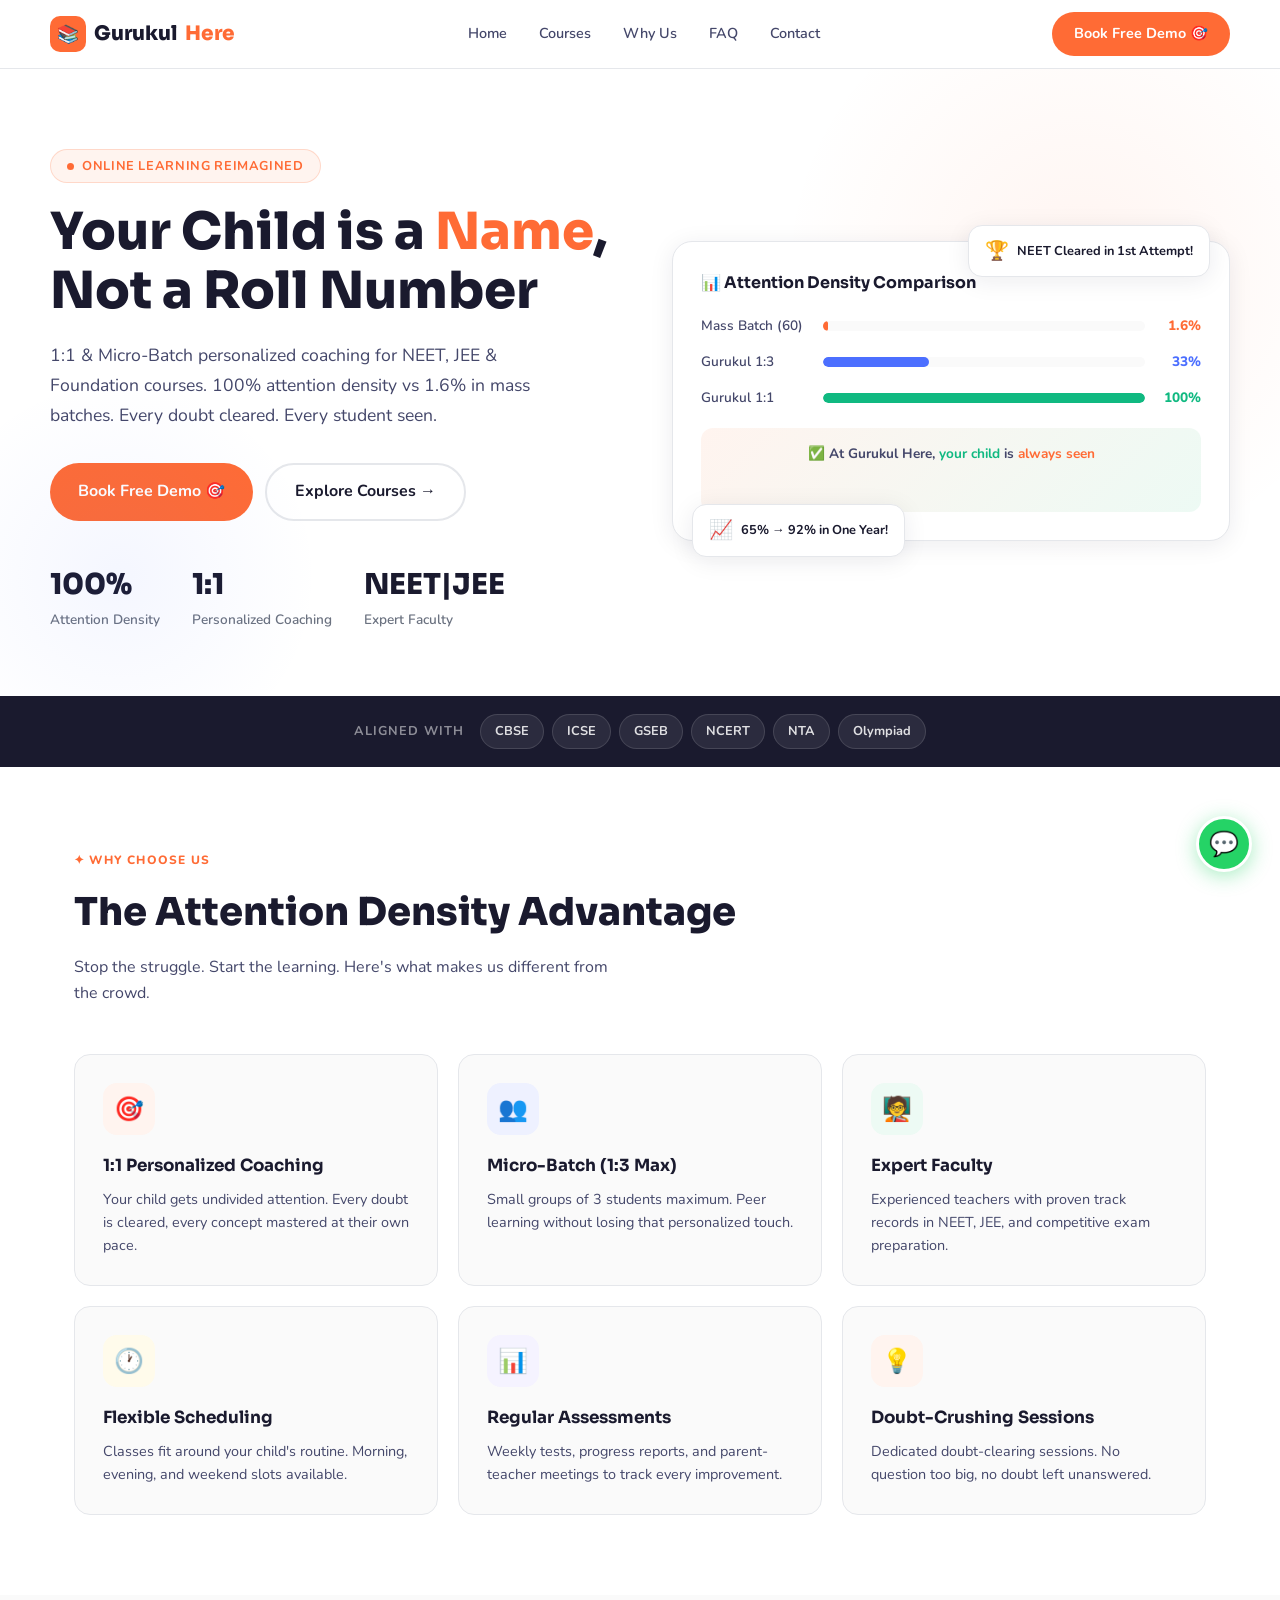
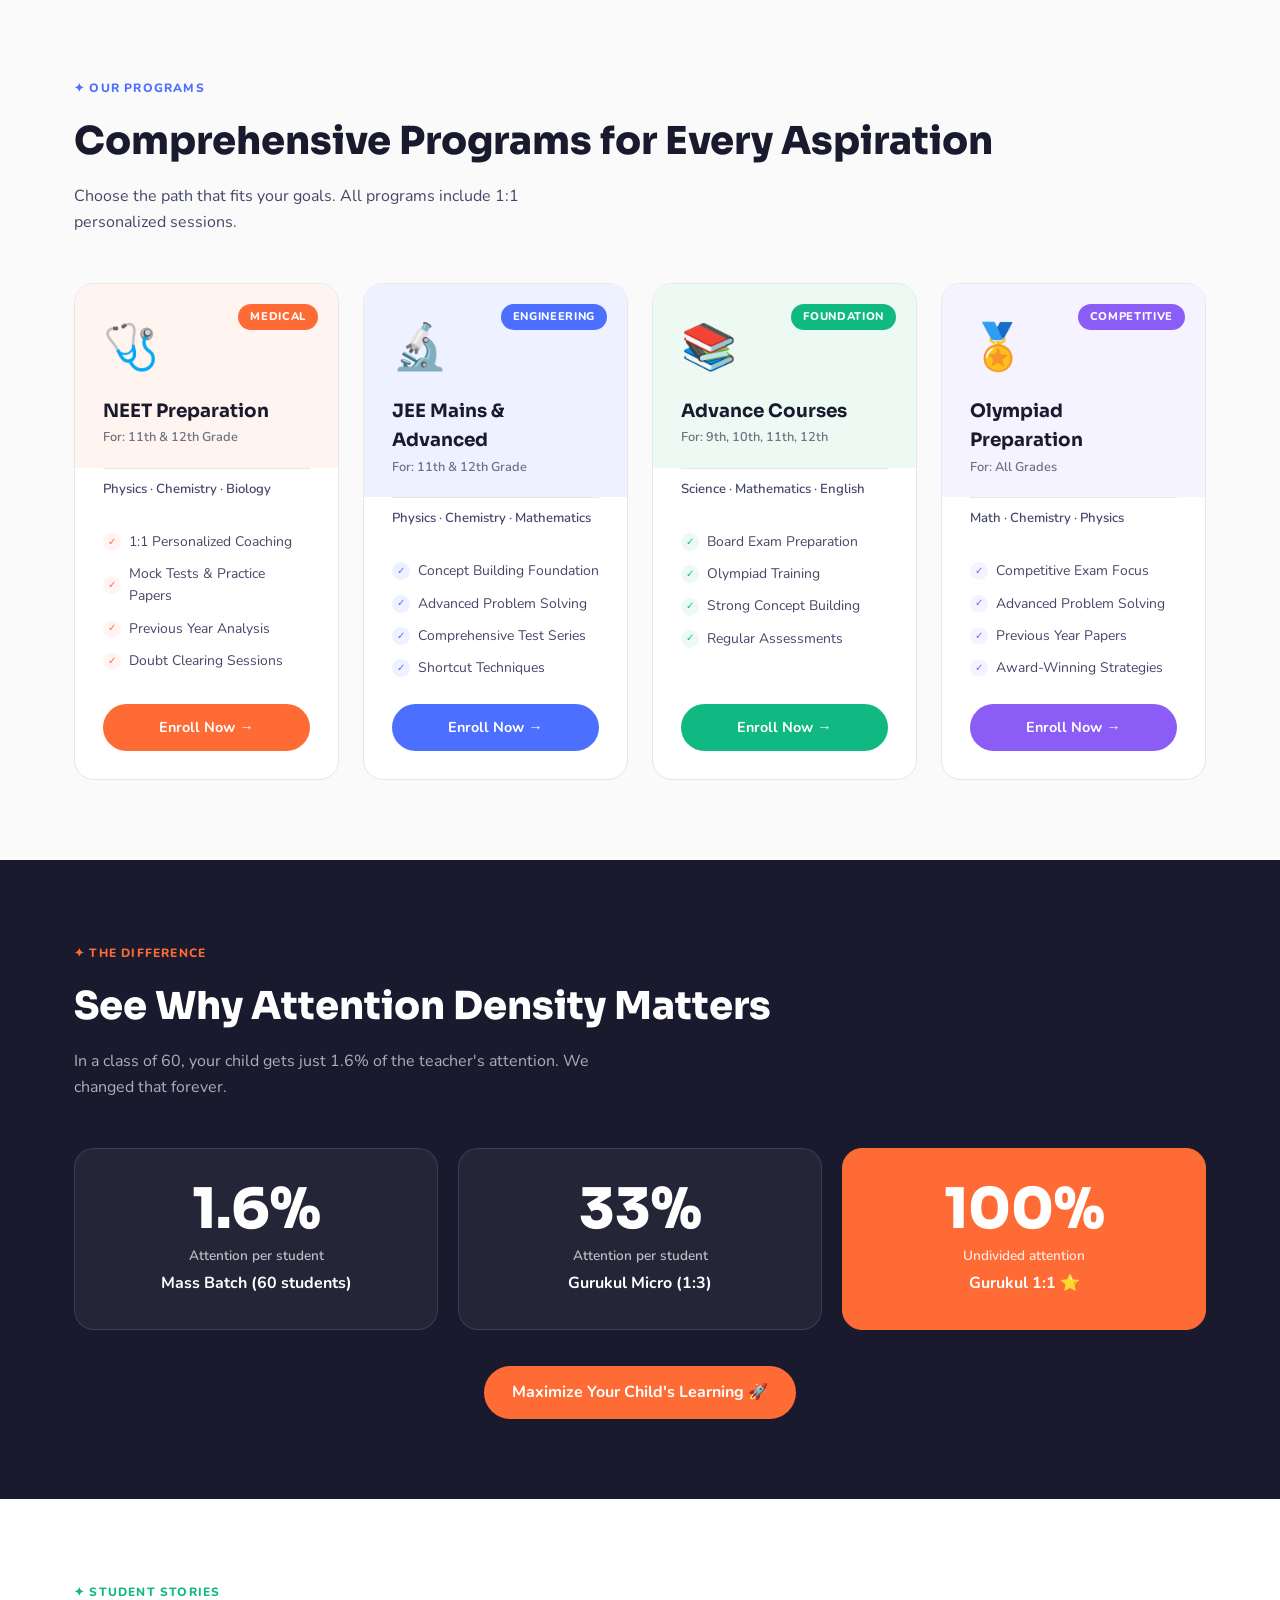
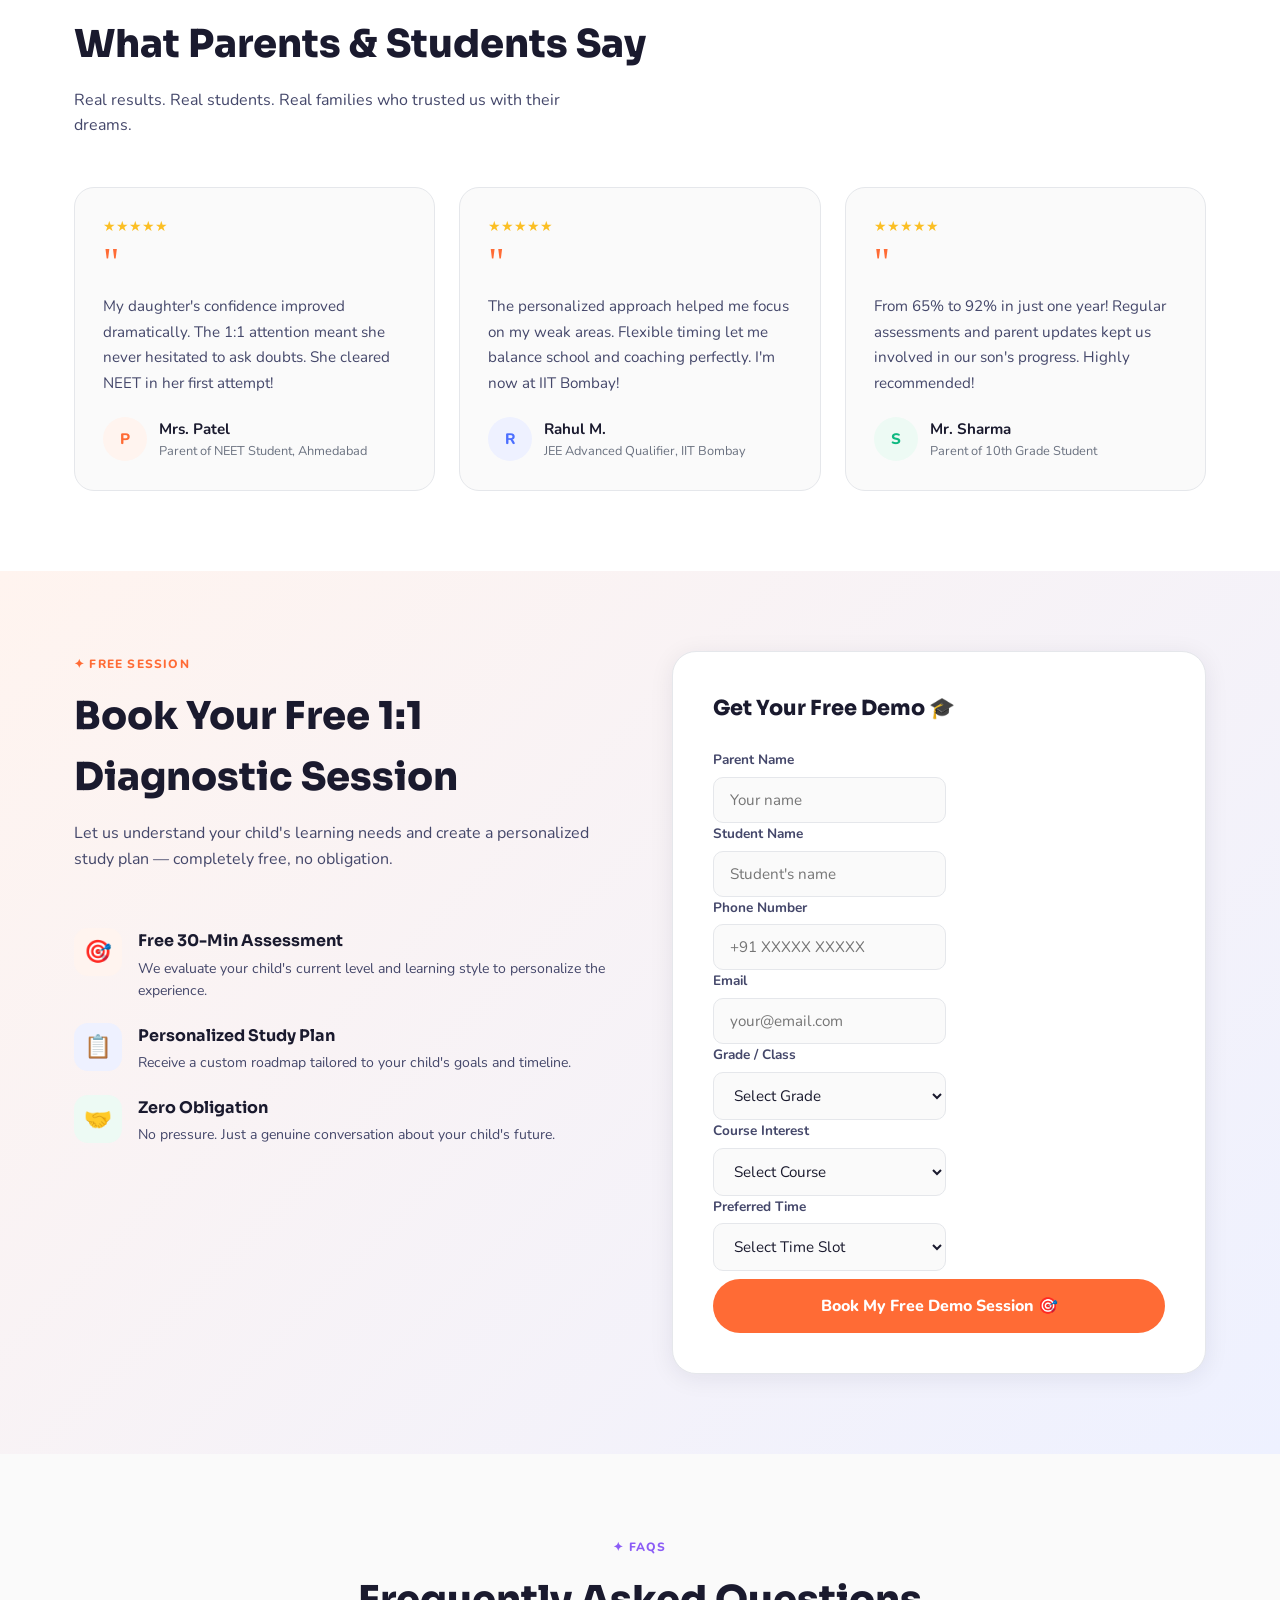
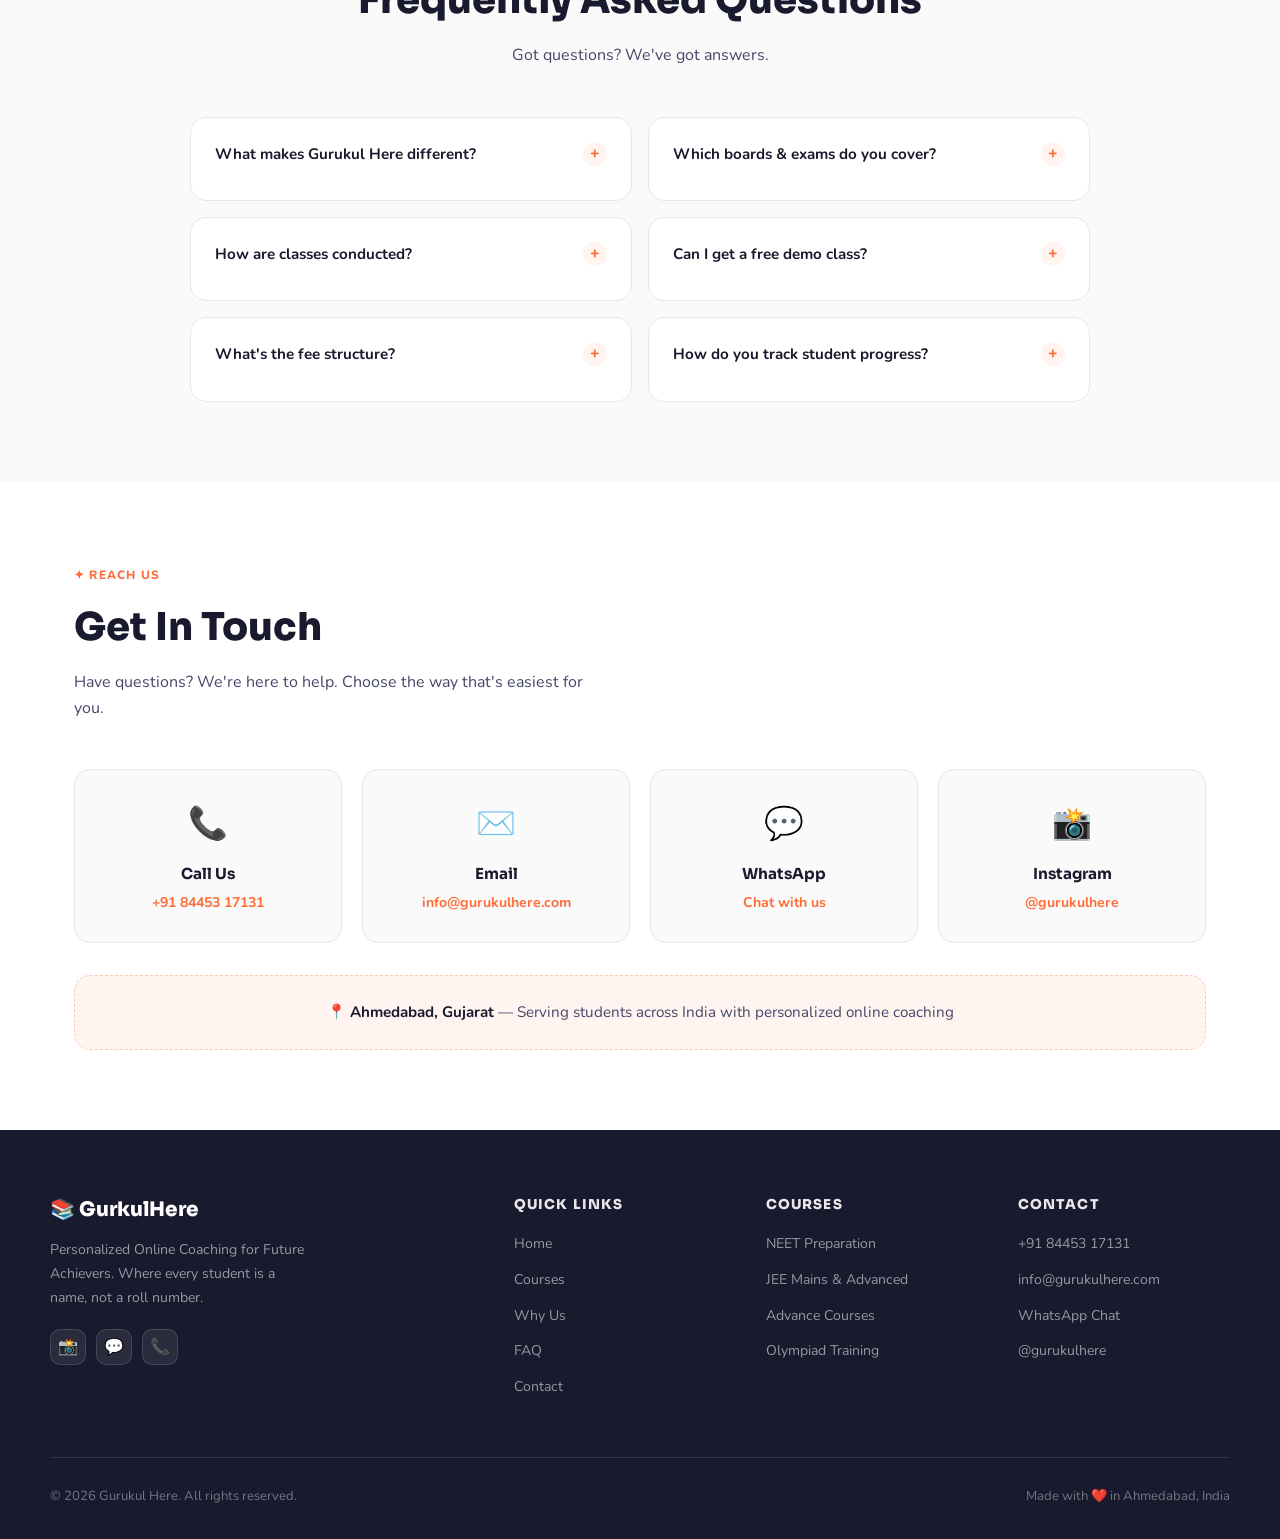
==== commit f348e4e8: "Update demo form to use submit button type" ====
--- a/gurukulhere-redesign.html
+++ b/gurukulhere-redesign.html
@@ -1,6 +1,15 @@
 <!DOCTYPE html>
 <html lang="en">
 <head>
+ <!-- Google tag (gtag.js) -->
+<script async src="https://www.googletagmanager.com/gtag/js?id=G-XN65W5EG1B"></script>
+<script>
+  window.dataLayer = window.dataLayer || [];
+  function gtag(){dataLayer.push(arguments);}
+  gtag('js', new Date());
+
+  gtag('config', 'G-XN65W5EG1B');
+</script>
 <meta charset="UTF-8"/>
 <meta name="viewport" content="width=device-width, initial-scale=1.0"/>
 <title>Gurukul Here | Personalized 1:1 Coaching for NEET, JEE & Foundation</title>
@@ -720,6 +729,11 @@
       <h3 style="font-size:1.3rem;font-weight:800;color:var(--ink);margin-bottom:24px;">Get Your Free Demo 🎓</h3>
       <div id="demoForm">
         <div class="form-grid">
+         <!-- modify this form HTML and place wherever you want your form -->
+<form
+  action="https://formspree.io/f/xbdbqoro"
+  method="POST"
+>
           <div class="form-group"><label>Parent Name</label><input type="text" placeholder="Your name"/></div>
           <div class="form-group"><label>Student Name</label><input type="text" placeholder="Student's name"/></div>
           <div class="form-group"><label>Phone Number</label><input type="tel" placeholder="+91 XXXXX XXXXX"/></div>
@@ -749,7 +763,8 @@
             </select>
           </div>
         </div>
-        <button class="form-submit" onclick="submitForm()">Book My Free Demo Session 🎯</button>
+        <button type="submit" class="form-submit" onclick="submitForm()">Book My Free Demo Session 🎯</button>
+      </form>
       </div>
       <div class="success-msg" id="successMsg">
         <div class="success-icon">🎉</div>
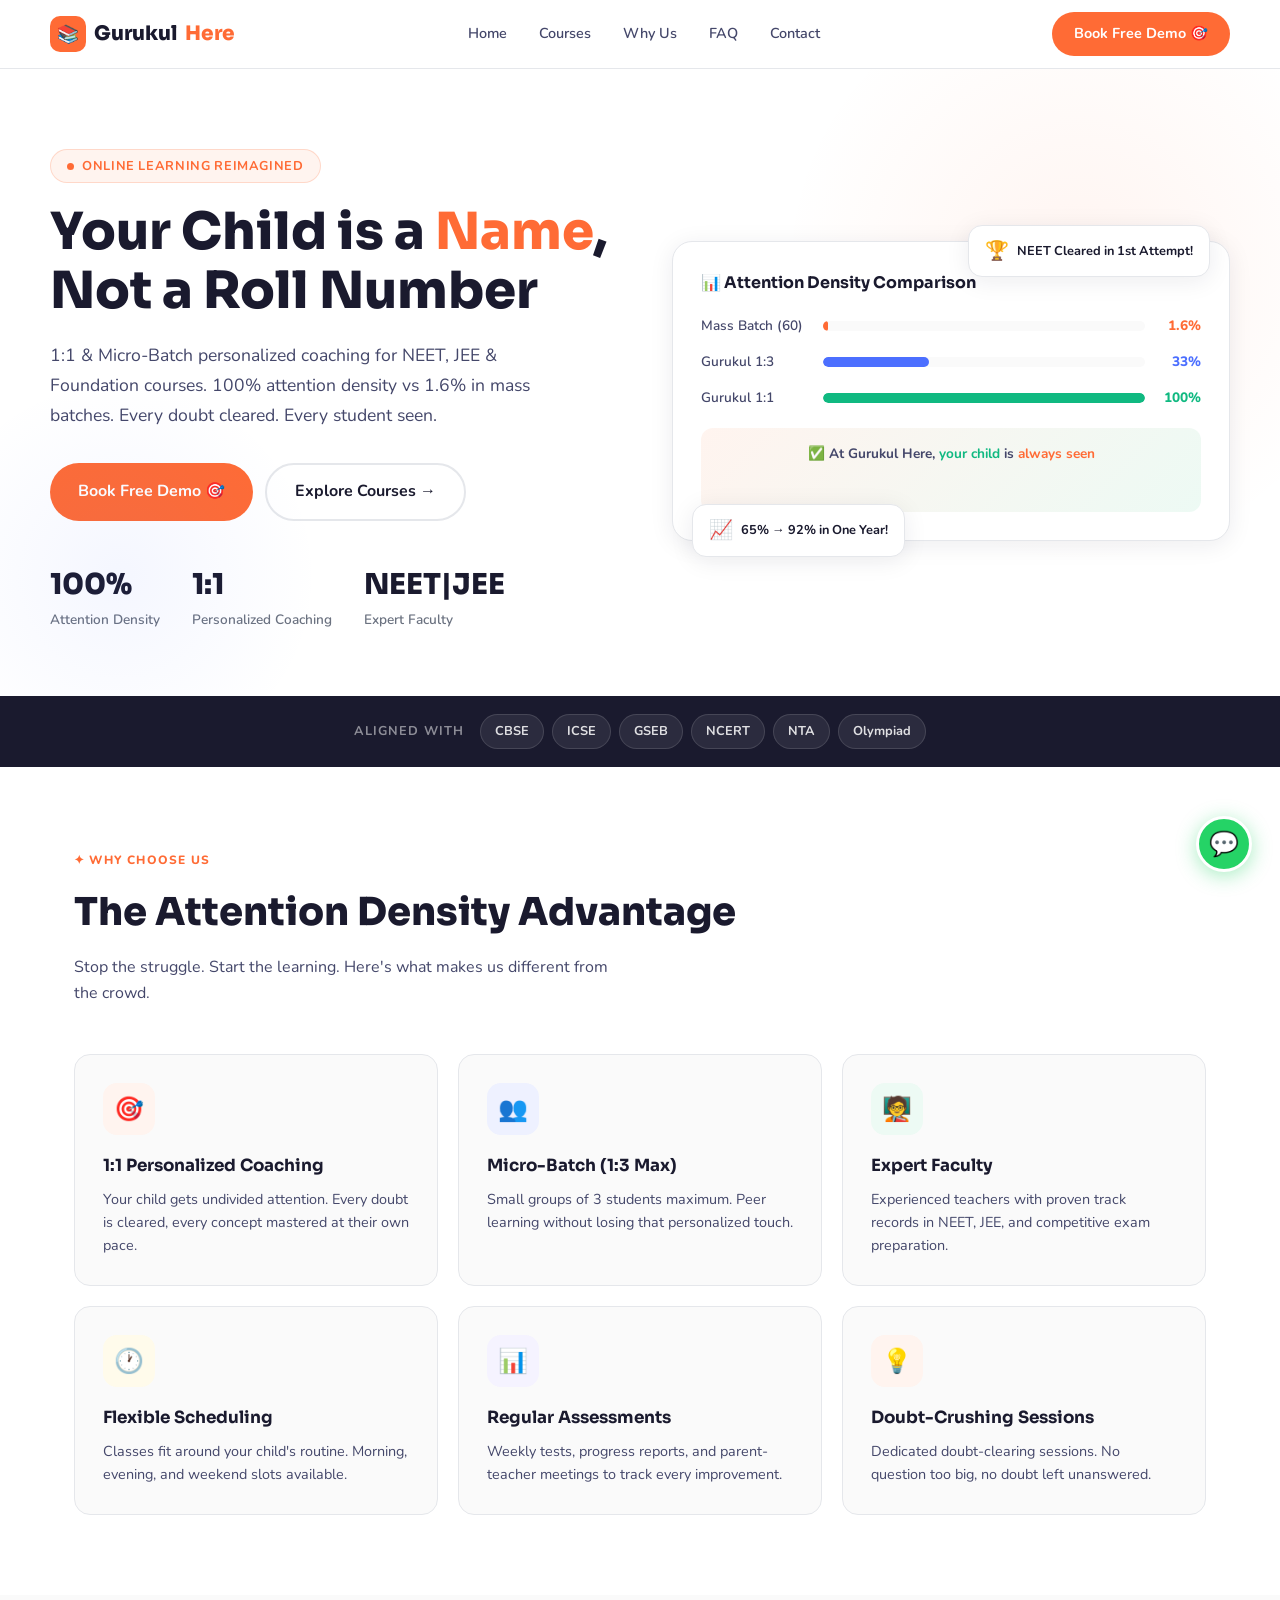
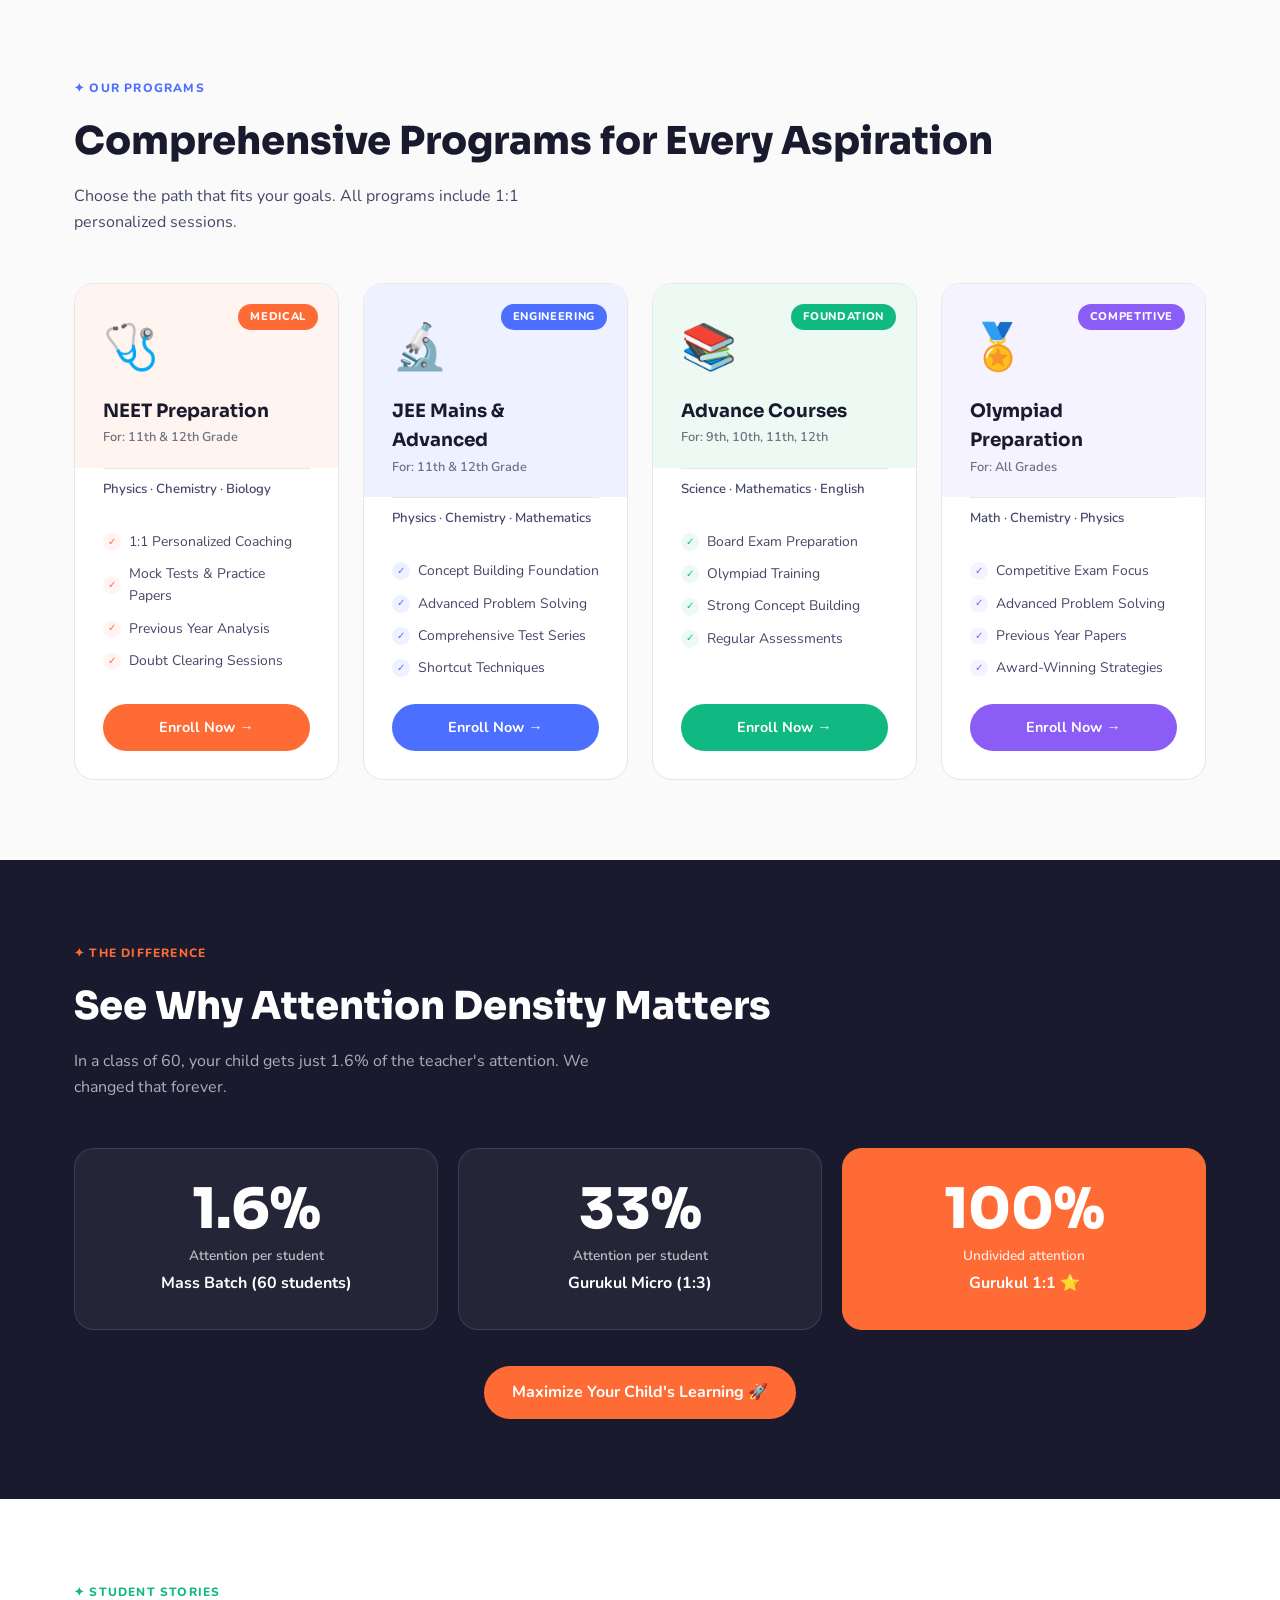
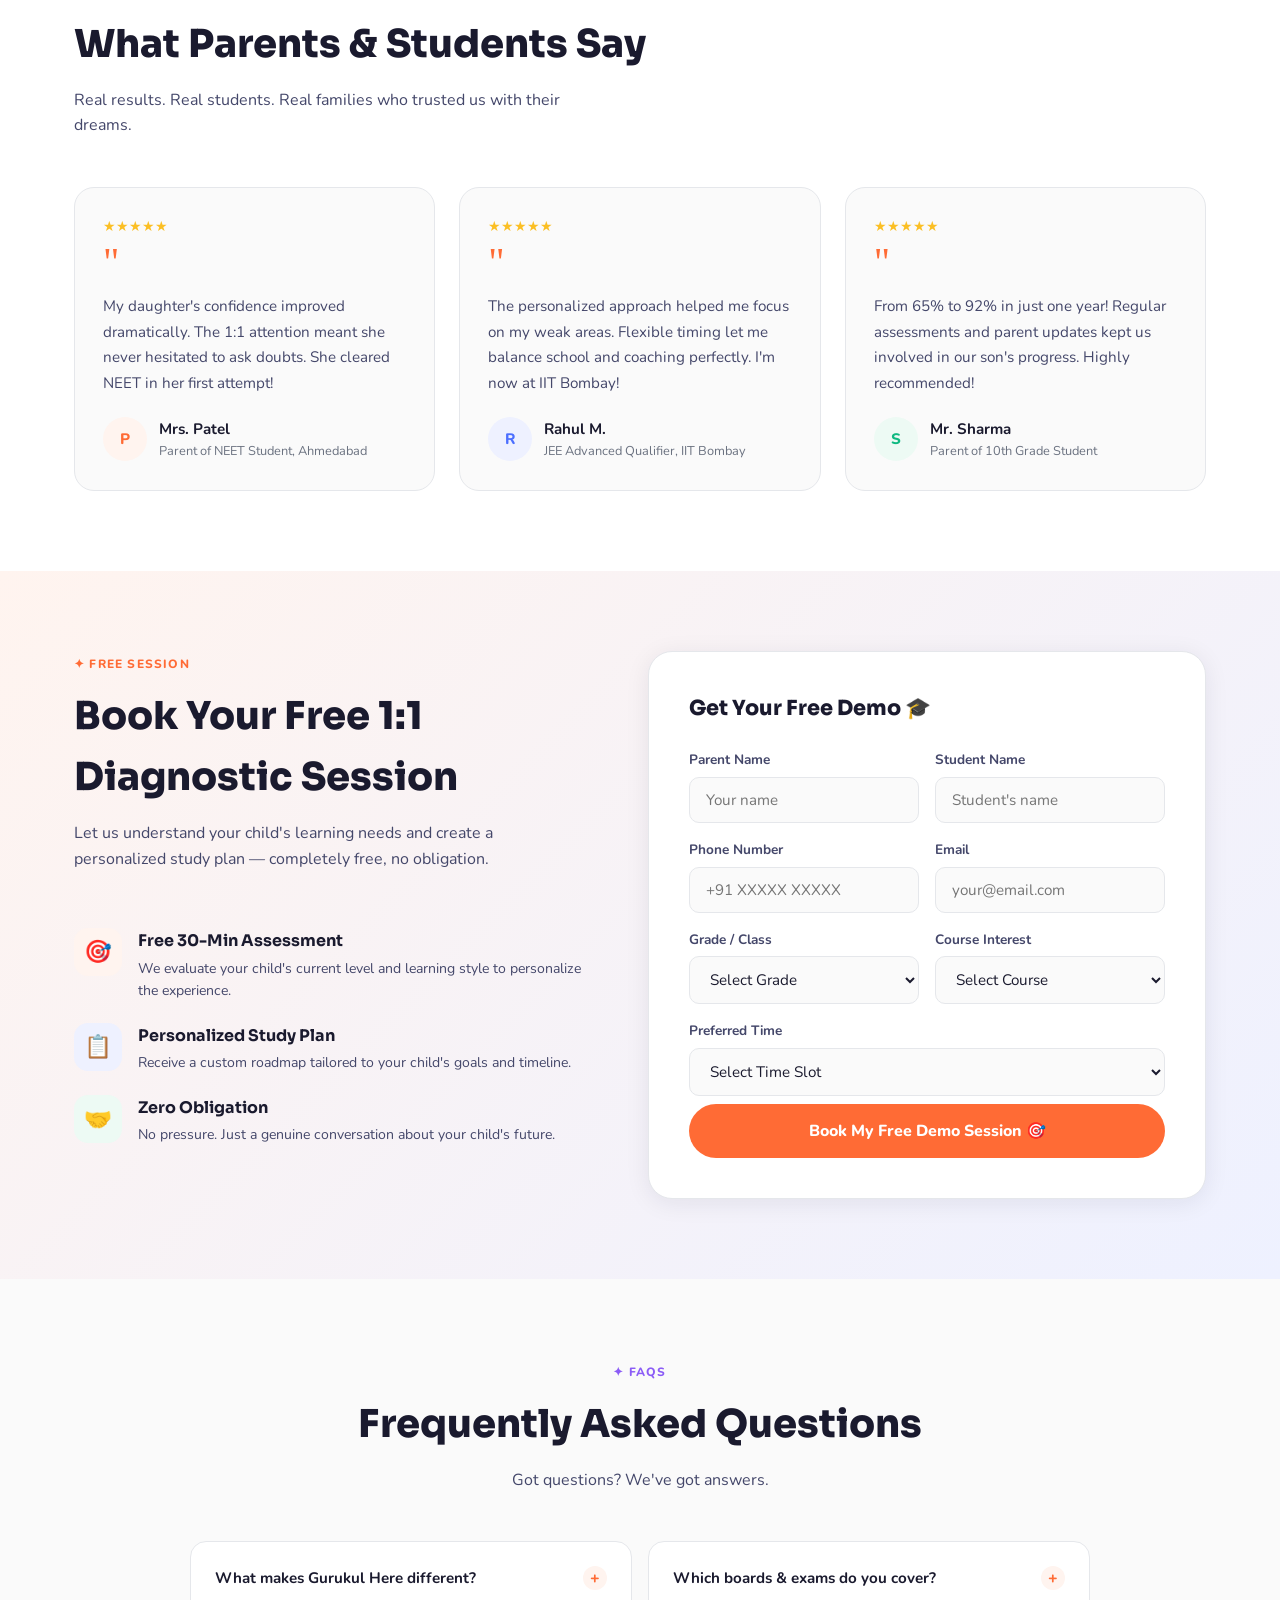
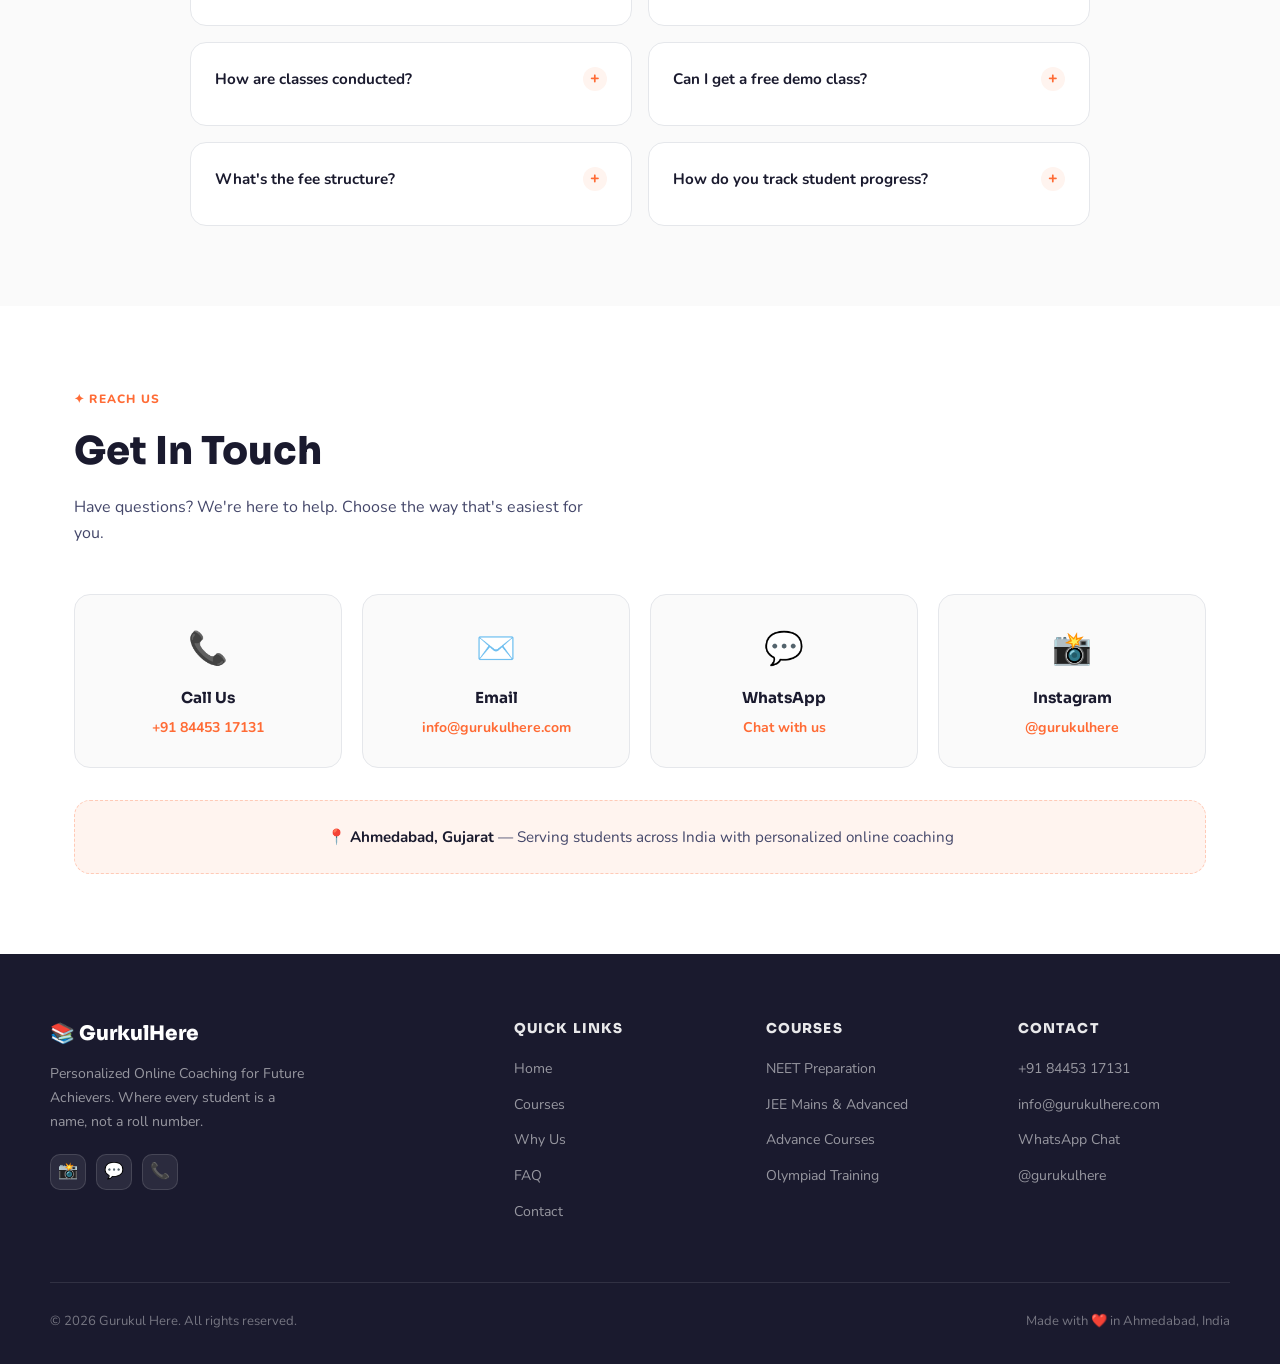
==== commit f8128a24: "Refactor demo form structure in HTML" ====
--- a/gurukulhere-redesign.html
+++ b/gurukulhere-redesign.html
@@ -725,15 +725,16 @@
         </div>
       </div>
     </div>
+    <!-- modify this form HTML and place wherever you want your form -->
+<form
+  action="https://formspree.io/f/xbdbqoro"
+  method="POST"
+>
     <div class="demo-form-card">
       <h3 style="font-size:1.3rem;font-weight:800;color:var(--ink);margin-bottom:24px;">Get Your Free Demo 🎓</h3>
       <div id="demoForm">
         <div class="form-grid">
-         <!-- modify this form HTML and place wherever you want your form -->
-<form
-  action="https://formspree.io/f/xbdbqoro"
-  method="POST"
->
+        
           <div class="form-group"><label>Parent Name</label><input type="text" placeholder="Your name"/></div>
           <div class="form-group"><label>Student Name</label><input type="text" placeholder="Student's name"/></div>
           <div class="form-group"><label>Phone Number</label><input type="tel" placeholder="+91 XXXXX XXXXX"/></div>
@@ -764,8 +765,8 @@
           </div>
         </div>
         <button type="submit" class="form-submit" onclick="submitForm()">Book My Free Demo Session 🎯</button>
-      </form>
-      </div>
+      
+      </div></form>
       <div class="success-msg" id="successMsg">
         <div class="success-icon">🎉</div>
         <h3>You're All Set!</h3>
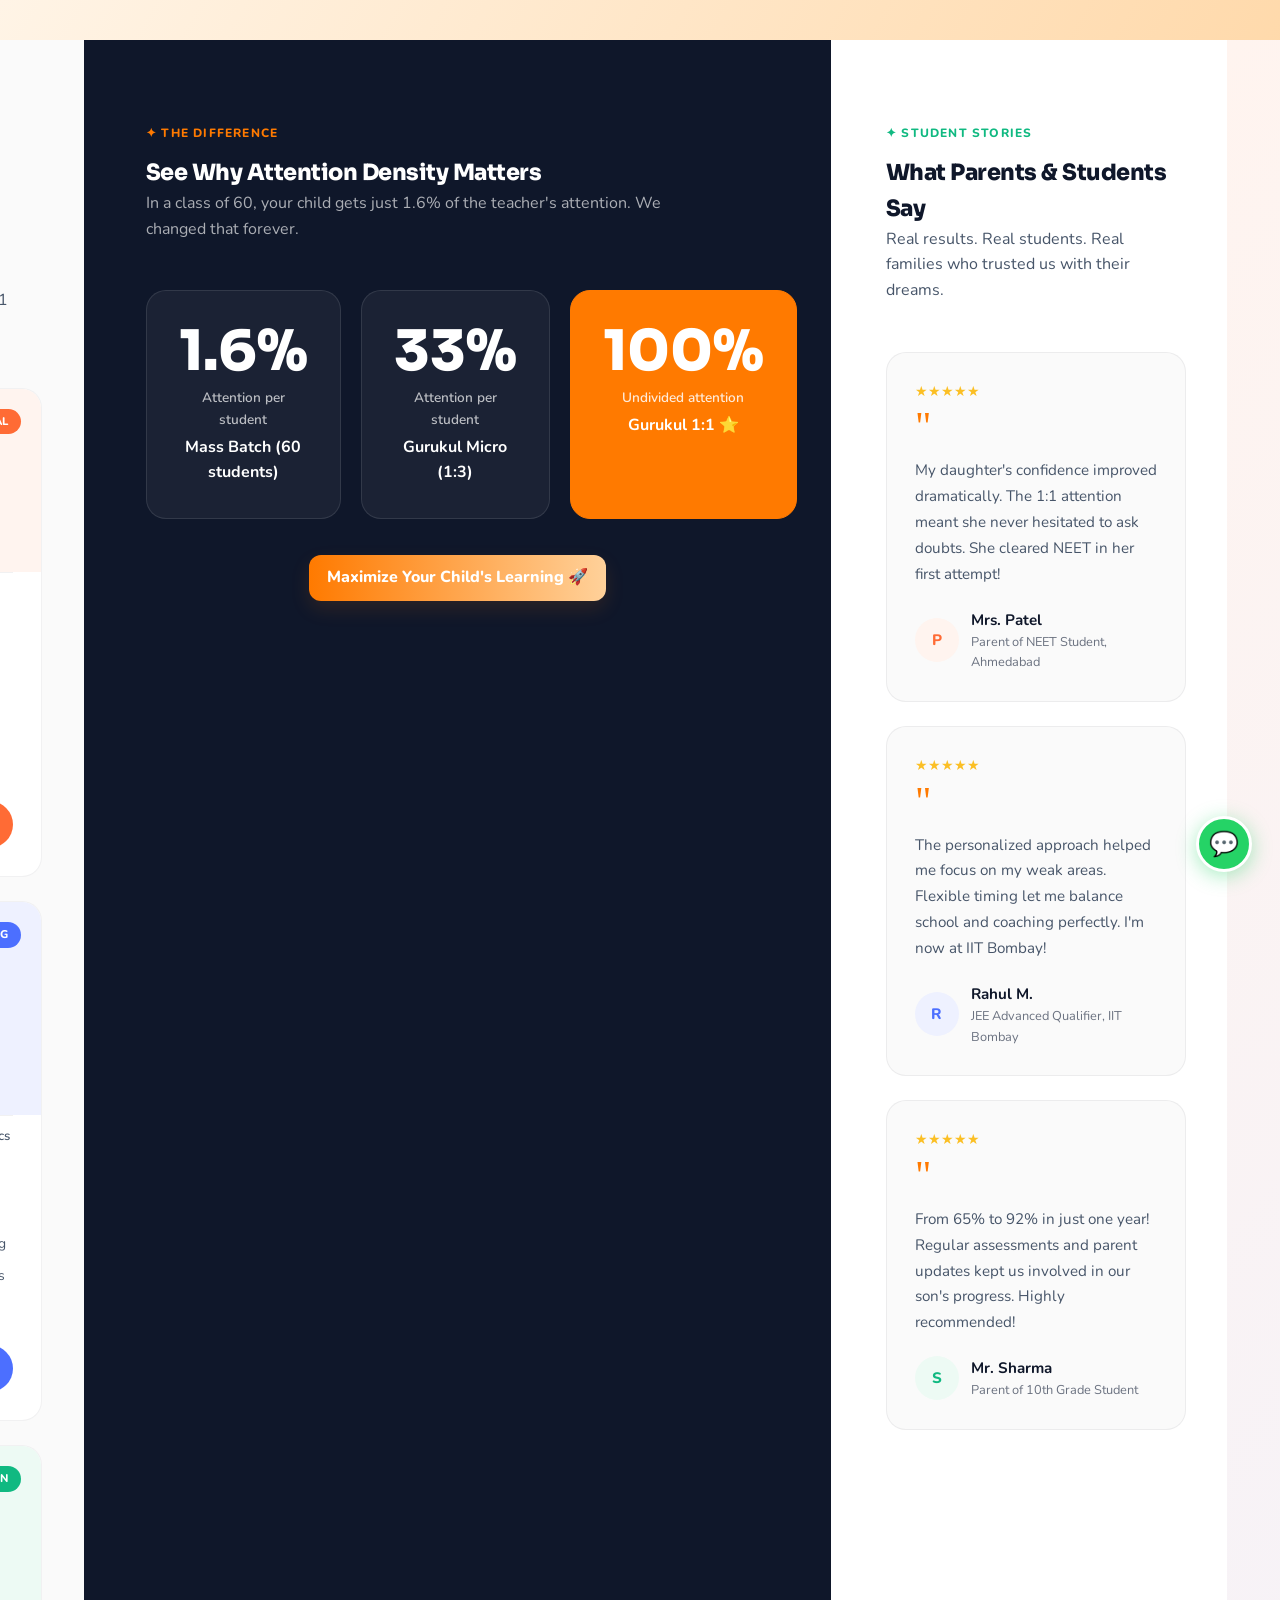
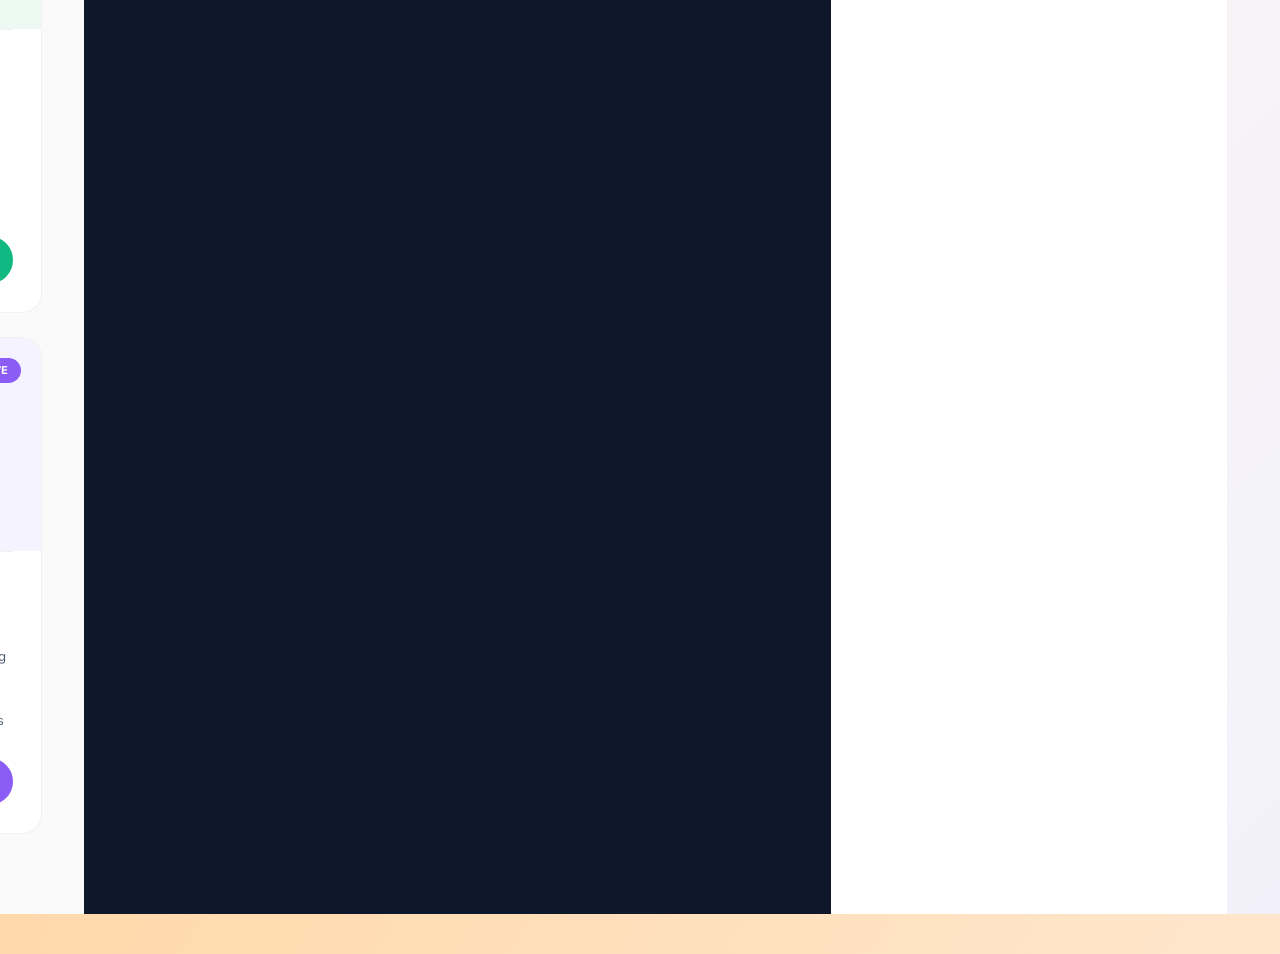
==== commit 5969326f: "Redesign contact grid and add attention density calculator Added a new calculator section for assess" ====
--- a/gurukulhere-redesign.html
+++ b/gurukulhere-redesign.html
@@ -531,6 +531,240 @@
   </div>
 </section>
 
+ <!DOCTYPE html>
+<html lang="en">
+<head>
+  <meta charset="UTF-8" />
+  <meta name="viewport" content="width=device-width, initial-scale=1.0" />
+  <title>Contact Grid Redesign</title>
+  <style>
+    :root {
+      /* playful color tokens */
+      --bg-page: linear-gradient(120deg,#fff4e6 0%,#ffd8a8 50%,#ffe6cc 100%);
+      --card-bg: #ffffff;
+      --radius: 18px;
+      --border: rgba(16,24,40,0.06);
+      --brand: #ff7a00; /* orange primary */
+      --accent: #ffd19a; /* orange accent */
+      --ink: #0f172a;
+      --ink-mid: #475569;
+      --glow: 0 18px 40px rgba(255,122,0,0.12);
+      color-scheme: light;
+      font-family: 'Segoe UI', system-ui, -apple-system, 'Comic Sans MS', 'Comic Neue', sans-serif;
+      background: var(--bg-page);
+      color: var(--ink);
+    }
+
+    * { box-sizing: border-box; }
+
+    body {
+      margin: 0;
+      min-height: 100vh;
+      display: flex;
+      justify-content: center;
+      padding: 2.5rem 1.25rem;
+      background: var(--bg-page);
+      -webkit-font-smoothing:antialiased;
+      -moz-osx-font-smoothing:grayscale;
+    }
+
+    .container { width: min(1100px, 96%); margin: 0 auto; }
+
+    /* Calculator section - funky kid-friendly styles */
+    .calculator {
+      margin-bottom: 2rem;
+    }
+
+    .calculator-container {
+      background: linear-gradient(180deg, rgba(255,255,255,0.95), rgba(255,250,255,0.9));
+      border-radius: 20px;
+      padding: 1.25rem;
+      box-shadow: 0 12px 30px rgba(17,24,39,0.06);
+      border: 1px solid rgba(255,255,255,0.6);
+      position: relative;
+      overflow: visible;
+    }
+
+    .section-header { text-align: center; margin-bottom: 0.85rem; }
+    .section-title { font-size: 1.4rem; margin: 0; color: var(--ink); letter-spacing: -0.5px; }
+    .section-subtitle { margin: 0.25rem 0 0; color: var(--ink-mid); font-size: 0.95rem; }
+
+    .calculator-input { margin: 1rem auto 0; text-align: center; max-width: 720px; }
+    .calculator-input label { display:block; font-weight:700; color:var(--ink); margin-bottom: 8px; }
+
+    /* range slider - colorful */
+    .slider { -webkit-appearance: none; width: 100%; height: 14px; border-radius: 999px; background: linear-gradient(90deg,var(--brand),var(--accent)); outline: none; }
+    .slider::-webkit-slider-thumb { -webkit-appearance: none; width: 28px; height: 28px; border-radius: 50%; background: white; box-shadow: 0 6px 18px rgba(0,0,0,0.15); border: 4px solid rgba(255,255,255,0.9); transform: translateY(-6px); cursor: pointer; }
+    .slider-labels { display:flex; justify-content:space-between; font-size:0.85rem; color:var(--ink-mid); margin-top:6px; }
+
+    .calculator-results { display:flex; gap:0.75rem; justify-content:center; flex-wrap:wrap; margin-top:1.25rem; }
+
+    .result-card { flex:1 1 180px; min-width:160px; background: linear-gradient(180deg,#fff,#fff); border-radius:14px; padding:14px; display:flex; flex-direction:column; align-items:center; gap:10px; border:1px solid var(--border); box-shadow: var(--glow); }
+
+    .pie {
+      --size: 98px;
+      width:var(--size); height:var(--size); border-radius:50%; display:grid; place-items:center; background: conic-gradient(var(--brand) calc(var(--pct) * 1%), #f1f5f9 0%); box-shadow: inset 0 -6px 18px rgba(0,0,0,0.03); position:relative;
+    }
+
+    .pie .emoji {
+      position: absolute;
+      top: 10px;
+      left: 50%;
+      transform: translateX(-50%);
+      font-size: 1.6rem;
+      pointer-events: none;
+    }
+
+    .result-percentage { font-size:1.1rem; font-weight:800; color:#0f172a; background: rgba(255,255,255,0.6); padding:6px 10px; border-radius:999px; }
+
+    .result-card h4 { margin:0; font-size:0.95rem; font-weight:800; color:var(--ink); }
+    .result-card p { margin:0; font-size:0.85rem; color:var(--ink-mid); }
+
+    .calculator-cta { display:flex; justify-content:center; margin-top:1rem; }
+    .btn-primary { background: linear-gradient(90deg,var(--brand),var(--accent)); color:white; padding:10px 18px; border-radius:12px; text-decoration:none; font-weight:800; box-shadow: 0 8px 20px rgba(255,122,0,0.12); }
+
+    /* small screens */
+    @media (max-width:820px) {
+      .calculator-results { gap:12px; }
+      .pie { --size:84px; }
+    }
+
+    /* Contact grid kept below - minimal styling preserved */
+    .contact-grid { display: grid; gap: 20px; width: min(100%, 980px); grid-template-columns: repeat(auto-fit, minmax(200px, 1fr)); align-items: stretch; margin-top: 2rem; }
+    .contact-card { display:flex; flex-direction:column; align-items:center; text-align:center; justify-content:center; gap:0.85rem; padding:1.25rem; border-radius:14px; background:var(--card-bg); text-decoration:none; color:inherit; border:1px solid var(--border); box-shadow:0 12px 28px rgba(2,6,23,0.06); transition: transform 0.22s ease, box-shadow 0.22s ease; }
+    .contact-card:hover { transform: translateY(-4px); box-shadow:0 20px 40px rgba(2,6,23,0.08); }
+    .contact-icon { width:56px; height:56px; display:grid; place-items:center; border-radius:50%; background:#f0f8ff; font-size:1.6rem; }
+  </style>
+</head>
+<body>
+  <!-- Funky Calculator Section (kid-friendly) -->
+  <section class="calculator">
+    <div class="container">
+      <div class="calculator-container">
+        <div class="section-header">
+          <h2 class="section-title">Calculate Your Child's Attention Density</h2>
+          <p class="section-subtitle">See the difference personalized coaching makes — bright, fun and easy!</p>
+        </div>
+
+        <div class="calculator-input">
+          <label for="batchSize">Typical Batch Size: <strong><span id="batchValue">60</span> students</strong></label>
+          <input type="range" id="batchSize" min="1" max="100" value="60" class="slider">
+          <div class="slider-labels">
+            <span>1</span>
+            <span>25</span>
+            <span>50</span>
+            <span>75</span>
+            <span>100</span>
+          </div>
+        </div>
+
+        <div class="calculator-results" aria-live="polite">
+          <div class="result-card mass-batch">
+            <h4>Mass Batch</h4>
+            <div class="pie" data-target="mass">
+              <div class="emoji">😕</div>
+              <div class="result-percentage" id="massResult">1.6%</div>
+            </div>
+            <p>Attention per student</p>
+          </div>
+          <div class="result-card gurukul-3">
+            <h4>Gurukul 1:3</h4>
+            <div class="pie" style="--pct:33.3">
+              <div class="emoji">🙂</div>
+              <div class="result-percentage">33%</div>
+            </div>
+            <p>Attention per student</p>
+          </div>
+          <div class="result-card gurukul-1">
+            <h4>Gurukul 1:1</h4>
+            <div class="pie" style="--pct:100">
+              <div class="emoji">🤩</div>
+              <div class="result-percentage">100%</div>
+            </div>
+            <p>Attention per student</p>
+          </div>
+        </div>
+
+        <div class="calculator-cta">
+          <a href="#demo" class="btn-primary">Maximize Your Child's Learning</a>
+        </div>
+      </div>
+    </div>
+  </section>
+
+  <div class="contact-grid">
+    <a href="tel:+918445317131" class="contact-card">
+      <div class="contact-icon">📞</div>
+      <h4>Call Us</h4>
+      <p><span>+91 84453 17131</span></p>
+    </a>
+    <a href="mailto:info@gurukulhere.com" class="contact-card">
+      <div class="contact-icon">✉️</div>
+      <h4>Email</h4>
+      <p><span>info@gurukulhere.com</span></p>
+    </a>
+    <a href="https://wa.me/918445317131" target="_blank" class="contact-card">
+      <div class="contact-icon">💬</div>
+      <h4>WhatsApp</h4>
+      <p><span>Chat with us</span></p>
+    </a>
+    <a href="https://www.instagram.com/gurukulhere" target="_blank" class="contact-card">
+      <div class="contact-icon">📸</div>
+      <h4>Instagram</h4>
+      <p><span>@gurukulhere</span></p>
+    </a>
+  </div>
+
+  <script>
+    (function(){
+      const batch = document.getElementById('batchSize');
+      const batchValue = document.getElementById('batchValue');
+      const massResult = document.getElementById('massResult');
+      const massPie = document.querySelector('.pie[data-target="mass"]');
+      const massEmoji = massPie && massPie.querySelector('.emoji');
+
+      function easeOutCubic(t){ return 1 - Math.pow(1 - t, 3); }
+
+      function animateNumber(el, to, duration){
+        const from = parseFloat(el.textContent) || 0;
+        const start = performance.now();
+        function tick(now){
+          const t = Math.min(1, (now - start)/duration);
+          const val = from + (to - from) * easeOutCubic(t);
+          el.textContent = val.toFixed(1) + '%';
+          if(t < 1) requestAnimationFrame(tick);
+        }
+        requestAnimationFrame(tick);
+      }
+
+      function update(v){
+        const b = Number(v) || 1;
+        batchValue.textContent = b;
+        const massPct = Math.max(0.1, (100 / b));
+        animateNumber(massResult, massPct, 500);
+        if(massPie){
+          massPie.style.setProperty('--pct', massPct.toFixed(1));
+          massPie.style.background = `conic-gradient(var(--brand) ${massPct}%, #f1f5f9 0%)`;
+        }
+        if(massEmoji){
+          const pct = massPct;
+          let icon = '🙂';
+          if(pct <= 5) icon = '😕';
+          else if(pct < 35) icon = '🙂';
+          else if(pct < 95) icon = '😄';
+          else icon = '🤩';
+          massEmoji.textContent = icon;
+        }
+      }
+
+      batch.addEventListener('input', e => update(e.target.value));
+      // initialize
+      update(batch.value);
+    })();
+  </script>
+</body>
+</html>
+ 
 <!-- COURSES -->
 <section class="courses-section" id="courses">
   <div class="container">
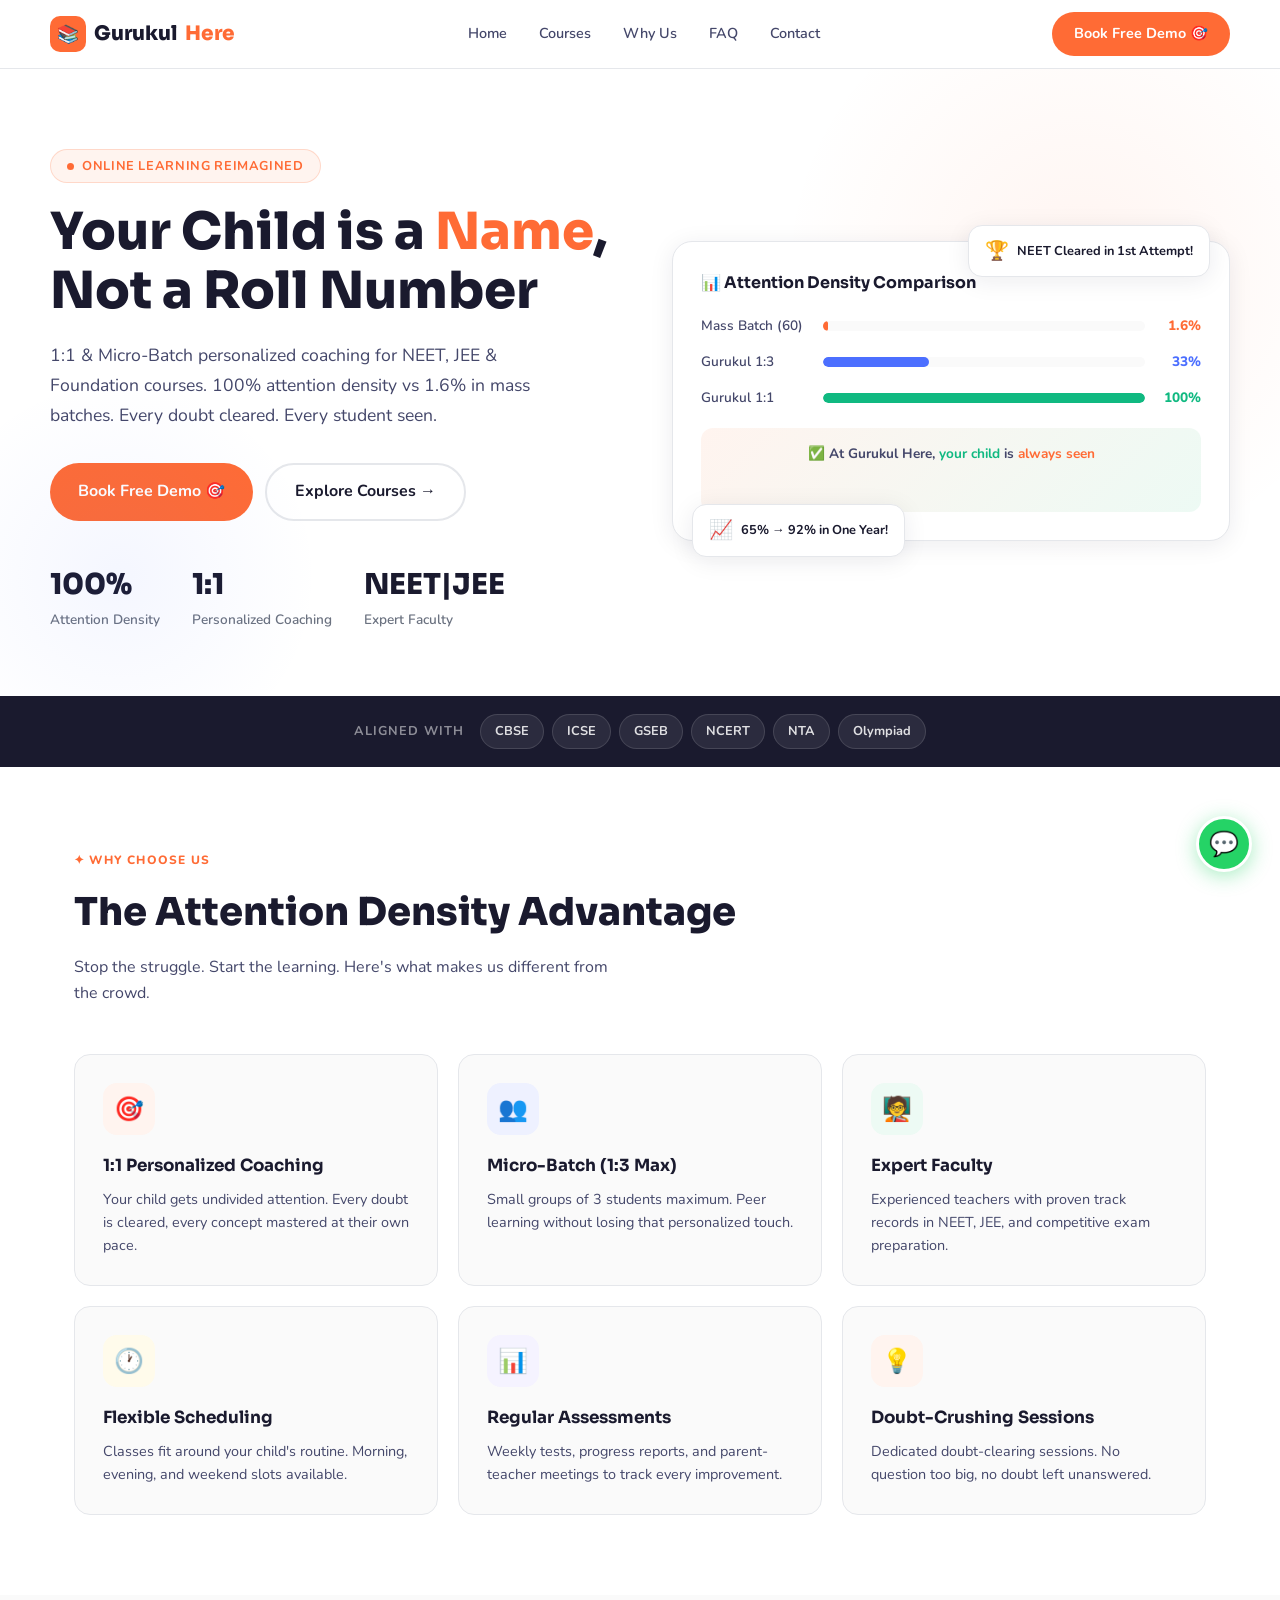
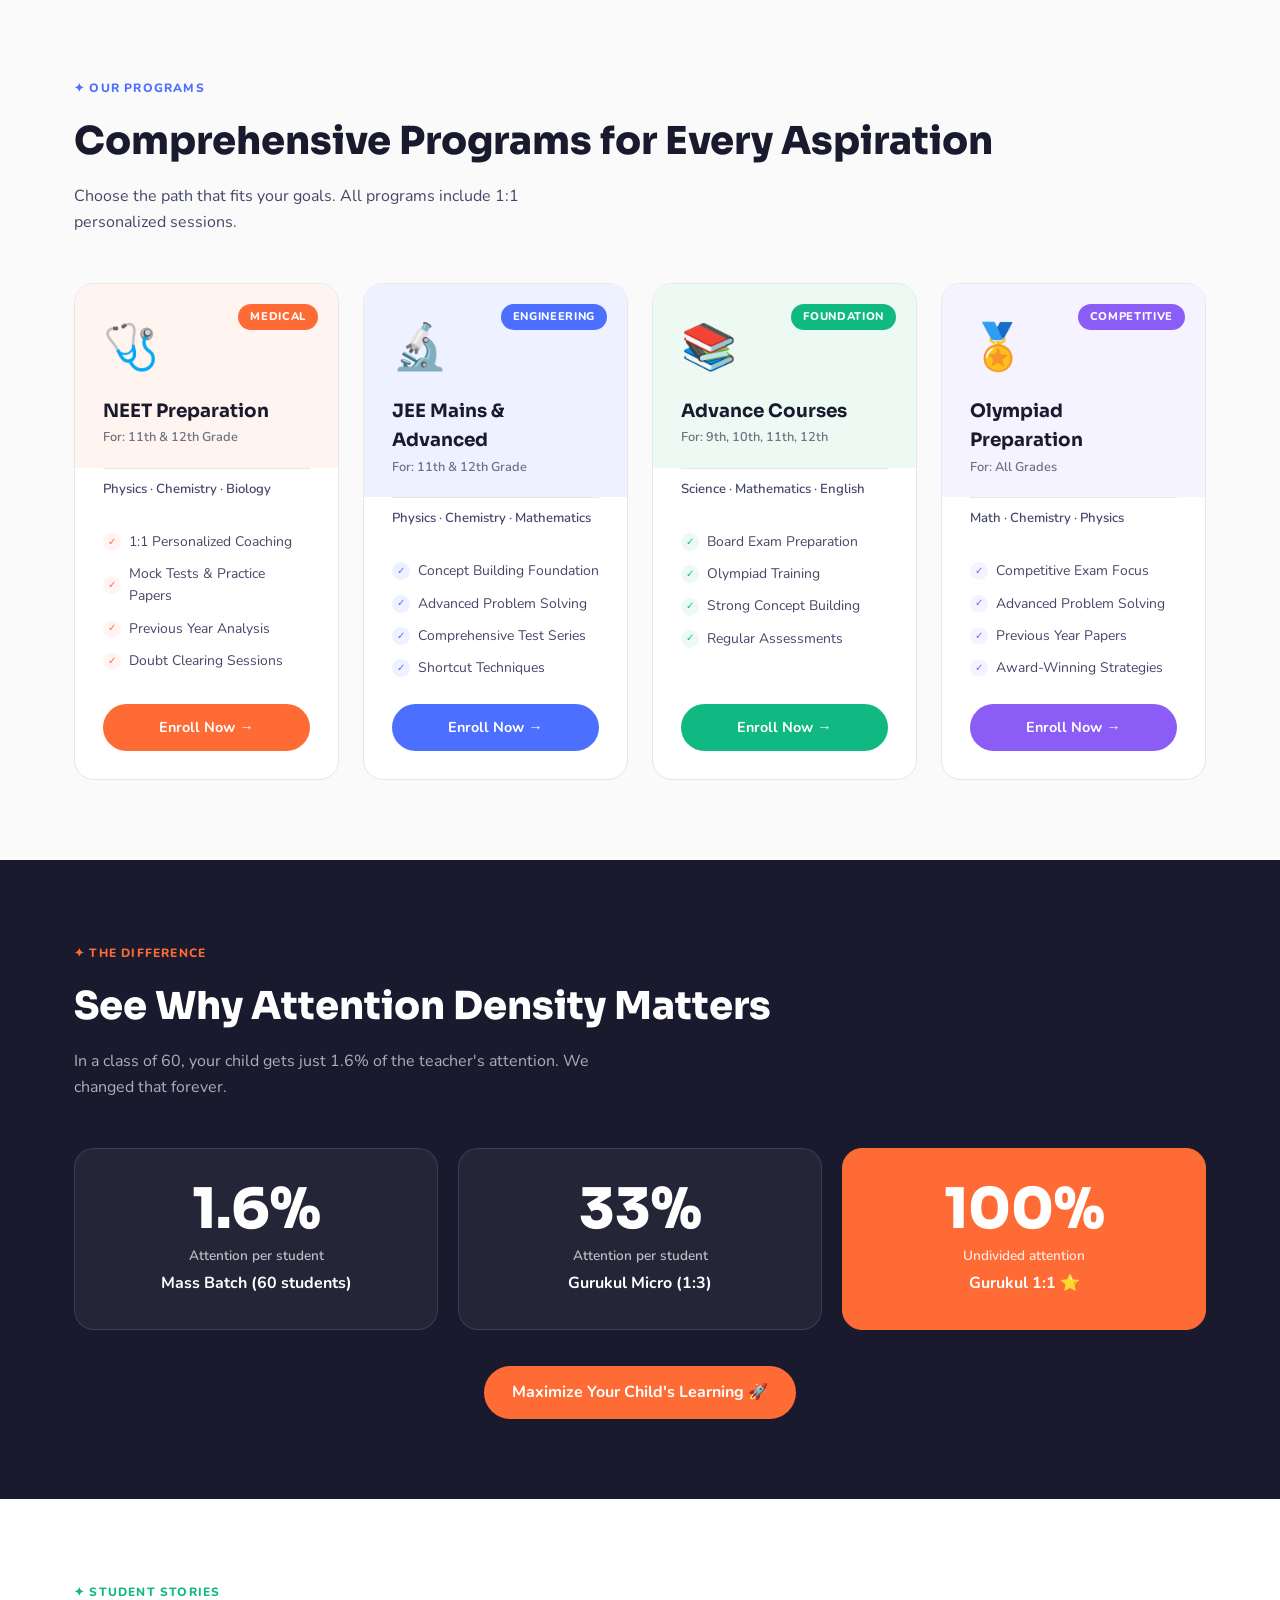
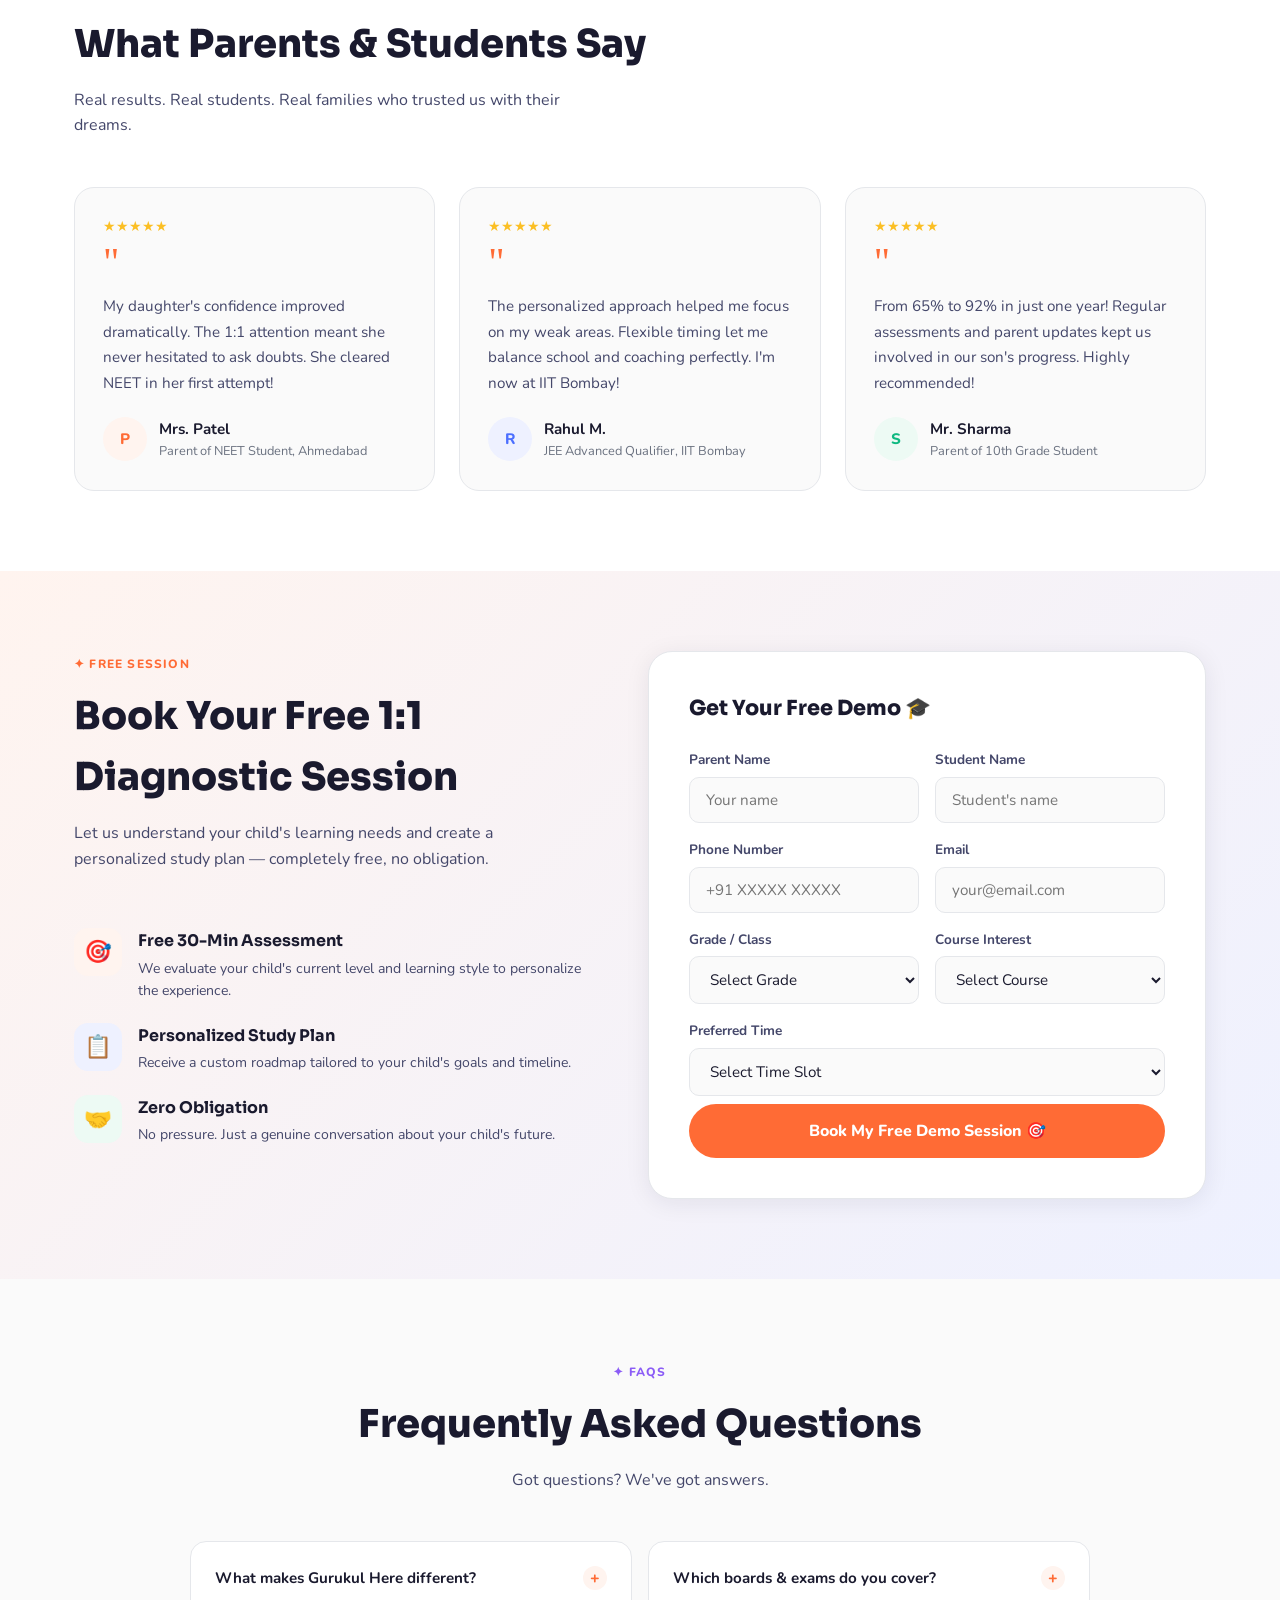
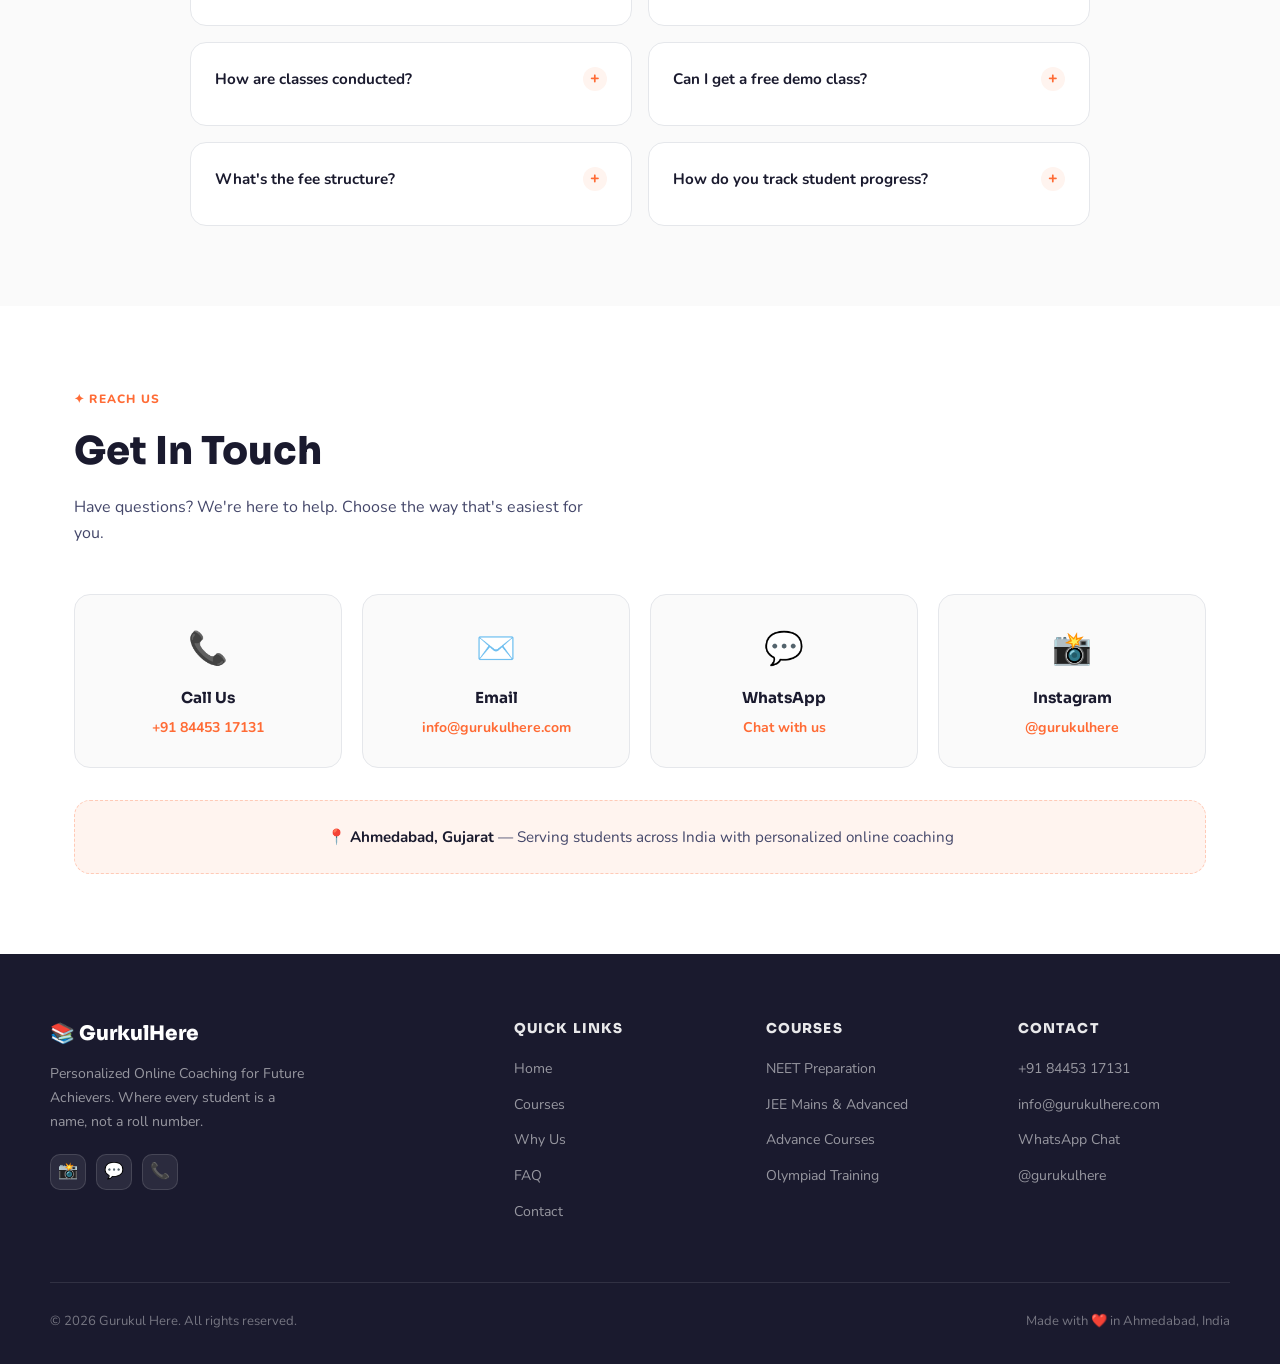
==== commit 81714063: "Remove calculator section from gurukulhere-redesign.html Removed the entire HTML structure and style" ====
--- a/gurukulhere-redesign.html
+++ b/gurukulhere-redesign.html
@@ -531,240 +531,6 @@
   </div>
 </section>
 
- <!DOCTYPE html>
-<html lang="en">
-<head>
-  <meta charset="UTF-8" />
-  <meta name="viewport" content="width=device-width, initial-scale=1.0" />
-  <title>Contact Grid Redesign</title>
-  <style>
-    :root {
-      /* playful color tokens */
-      --bg-page: linear-gradient(120deg,#fff4e6 0%,#ffd8a8 50%,#ffe6cc 100%);
-      --card-bg: #ffffff;
-      --radius: 18px;
-      --border: rgba(16,24,40,0.06);
-      --brand: #ff7a00; /* orange primary */
-      --accent: #ffd19a; /* orange accent */
-      --ink: #0f172a;
-      --ink-mid: #475569;
-      --glow: 0 18px 40px rgba(255,122,0,0.12);
-      color-scheme: light;
-      font-family: 'Segoe UI', system-ui, -apple-system, 'Comic Sans MS', 'Comic Neue', sans-serif;
-      background: var(--bg-page);
-      color: var(--ink);
-    }
-
-    * { box-sizing: border-box; }
-
-    body {
-      margin: 0;
-      min-height: 100vh;
-      display: flex;
-      justify-content: center;
-      padding: 2.5rem 1.25rem;
-      background: var(--bg-page);
-      -webkit-font-smoothing:antialiased;
-      -moz-osx-font-smoothing:grayscale;
-    }
-
-    .container { width: min(1100px, 96%); margin: 0 auto; }
-
-    /* Calculator section - funky kid-friendly styles */
-    .calculator {
-      margin-bottom: 2rem;
-    }
-
-    .calculator-container {
-      background: linear-gradient(180deg, rgba(255,255,255,0.95), rgba(255,250,255,0.9));
-      border-radius: 20px;
-      padding: 1.25rem;
-      box-shadow: 0 12px 30px rgba(17,24,39,0.06);
-      border: 1px solid rgba(255,255,255,0.6);
-      position: relative;
-      overflow: visible;
-    }
-
-    .section-header { text-align: center; margin-bottom: 0.85rem; }
-    .section-title { font-size: 1.4rem; margin: 0; color: var(--ink); letter-spacing: -0.5px; }
-    .section-subtitle { margin: 0.25rem 0 0; color: var(--ink-mid); font-size: 0.95rem; }
-
-    .calculator-input { margin: 1rem auto 0; text-align: center; max-width: 720px; }
-    .calculator-input label { display:block; font-weight:700; color:var(--ink); margin-bottom: 8px; }
-
-    /* range slider - colorful */
-    .slider { -webkit-appearance: none; width: 100%; height: 14px; border-radius: 999px; background: linear-gradient(90deg,var(--brand),var(--accent)); outline: none; }
-    .slider::-webkit-slider-thumb { -webkit-appearance: none; width: 28px; height: 28px; border-radius: 50%; background: white; box-shadow: 0 6px 18px rgba(0,0,0,0.15); border: 4px solid rgba(255,255,255,0.9); transform: translateY(-6px); cursor: pointer; }
-    .slider-labels { display:flex; justify-content:space-between; font-size:0.85rem; color:var(--ink-mid); margin-top:6px; }
-
-    .calculator-results { display:flex; gap:0.75rem; justify-content:center; flex-wrap:wrap; margin-top:1.25rem; }
-
-    .result-card { flex:1 1 180px; min-width:160px; background: linear-gradient(180deg,#fff,#fff); border-radius:14px; padding:14px; display:flex; flex-direction:column; align-items:center; gap:10px; border:1px solid var(--border); box-shadow: var(--glow); }
-
-    .pie {
-      --size: 98px;
-      width:var(--size); height:var(--size); border-radius:50%; display:grid; place-items:center; background: conic-gradient(var(--brand) calc(var(--pct) * 1%), #f1f5f9 0%); box-shadow: inset 0 -6px 18px rgba(0,0,0,0.03); position:relative;
-    }
-
-    .pie .emoji {
-      position: absolute;
-      top: 10px;
-      left: 50%;
-      transform: translateX(-50%);
-      font-size: 1.6rem;
-      pointer-events: none;
-    }
-
-    .result-percentage { font-size:1.1rem; font-weight:800; color:#0f172a; background: rgba(255,255,255,0.6); padding:6px 10px; border-radius:999px; }
-
-    .result-card h4 { margin:0; font-size:0.95rem; font-weight:800; color:var(--ink); }
-    .result-card p { margin:0; font-size:0.85rem; color:var(--ink-mid); }
-
-    .calculator-cta { display:flex; justify-content:center; margin-top:1rem; }
-    .btn-primary { background: linear-gradient(90deg,var(--brand),var(--accent)); color:white; padding:10px 18px; border-radius:12px; text-decoration:none; font-weight:800; box-shadow: 0 8px 20px rgba(255,122,0,0.12); }
-
-    /* small screens */
-    @media (max-width:820px) {
-      .calculator-results { gap:12px; }
-      .pie { --size:84px; }
-    }
-
-    /* Contact grid kept below - minimal styling preserved */
-    .contact-grid { display: grid; gap: 20px; width: min(100%, 980px); grid-template-columns: repeat(auto-fit, minmax(200px, 1fr)); align-items: stretch; margin-top: 2rem; }
-    .contact-card { display:flex; flex-direction:column; align-items:center; text-align:center; justify-content:center; gap:0.85rem; padding:1.25rem; border-radius:14px; background:var(--card-bg); text-decoration:none; color:inherit; border:1px solid var(--border); box-shadow:0 12px 28px rgba(2,6,23,0.06); transition: transform 0.22s ease, box-shadow 0.22s ease; }
-    .contact-card:hover { transform: translateY(-4px); box-shadow:0 20px 40px rgba(2,6,23,0.08); }
-    .contact-icon { width:56px; height:56px; display:grid; place-items:center; border-radius:50%; background:#f0f8ff; font-size:1.6rem; }
-  </style>
-</head>
-<body>
-  <!-- Funky Calculator Section (kid-friendly) -->
-  <section class="calculator">
-    <div class="container">
-      <div class="calculator-container">
-        <div class="section-header">
-          <h2 class="section-title">Calculate Your Child's Attention Density</h2>
-          <p class="section-subtitle">See the difference personalized coaching makes — bright, fun and easy!</p>
-        </div>
-
-        <div class="calculator-input">
-          <label for="batchSize">Typical Batch Size: <strong><span id="batchValue">60</span> students</strong></label>
-          <input type="range" id="batchSize" min="1" max="100" value="60" class="slider">
-          <div class="slider-labels">
-            <span>1</span>
-            <span>25</span>
-            <span>50</span>
-            <span>75</span>
-            <span>100</span>
-          </div>
-        </div>
-
-        <div class="calculator-results" aria-live="polite">
-          <div class="result-card mass-batch">
-            <h4>Mass Batch</h4>
-            <div class="pie" data-target="mass">
-              <div class="emoji">😕</div>
-              <div class="result-percentage" id="massResult">1.6%</div>
-            </div>
-            <p>Attention per student</p>
-          </div>
-          <div class="result-card gurukul-3">
-            <h4>Gurukul 1:3</h4>
-            <div class="pie" style="--pct:33.3">
-              <div class="emoji">🙂</div>
-              <div class="result-percentage">33%</div>
-            </div>
-            <p>Attention per student</p>
-          </div>
-          <div class="result-card gurukul-1">
-            <h4>Gurukul 1:1</h4>
-            <div class="pie" style="--pct:100">
-              <div class="emoji">🤩</div>
-              <div class="result-percentage">100%</div>
-            </div>
-            <p>Attention per student</p>
-          </div>
-        </div>
-
-        <div class="calculator-cta">
-          <a href="#demo" class="btn-primary">Maximize Your Child's Learning</a>
-        </div>
-      </div>
-    </div>
-  </section>
-
-  <div class="contact-grid">
-    <a href="tel:+918445317131" class="contact-card">
-      <div class="contact-icon">📞</div>
-      <h4>Call Us</h4>
-      <p><span>+91 84453 17131</span></p>
-    </a>
-    <a href="mailto:info@gurukulhere.com" class="contact-card">
-      <div class="contact-icon">✉️</div>
-      <h4>Email</h4>
-      <p><span>info@gurukulhere.com</span></p>
-    </a>
-    <a href="https://wa.me/918445317131" target="_blank" class="contact-card">
-      <div class="contact-icon">💬</div>
-      <h4>WhatsApp</h4>
-      <p><span>Chat with us</span></p>
-    </a>
-    <a href="https://www.instagram.com/gurukulhere" target="_blank" class="contact-card">
-      <div class="contact-icon">📸</div>
-      <h4>Instagram</h4>
-      <p><span>@gurukulhere</span></p>
-    </a>
-  </div>
-
-  <script>
-    (function(){
-      const batch = document.getElementById('batchSize');
-      const batchValue = document.getElementById('batchValue');
-      const massResult = document.getElementById('massResult');
-      const massPie = document.querySelector('.pie[data-target="mass"]');
-      const massEmoji = massPie && massPie.querySelector('.emoji');
-
-      function easeOutCubic(t){ return 1 - Math.pow(1 - t, 3); }
-
-      function animateNumber(el, to, duration){
-        const from = parseFloat(el.textContent) || 0;
-        const start = performance.now();
-        function tick(now){
-          const t = Math.min(1, (now - start)/duration);
-          const val = from + (to - from) * easeOutCubic(t);
-          el.textContent = val.toFixed(1) + '%';
-          if(t < 1) requestAnimationFrame(tick);
-        }
-        requestAnimationFrame(tick);
-      }
-
-      function update(v){
-        const b = Number(v) || 1;
-        batchValue.textContent = b;
-        const massPct = Math.max(0.1, (100 / b));
-        animateNumber(massResult, massPct, 500);
-        if(massPie){
-          massPie.style.setProperty('--pct', massPct.toFixed(1));
-          massPie.style.background = `conic-gradient(var(--brand) ${massPct}%, #f1f5f9 0%)`;
-        }
-        if(massEmoji){
-          const pct = massPct;
-          let icon = '🙂';
-          if(pct <= 5) icon = '😕';
-          else if(pct < 35) icon = '🙂';
-          else if(pct < 95) icon = '😄';
-          else icon = '🤩';
-          massEmoji.textContent = icon;
-        }
-      }
-
-      batch.addEventListener('input', e => update(e.target.value));
-      // initialize
-      update(batch.value);
-    })();
-  </script>
-</body>
-</html>
- 
 <!-- COURSES -->
 <section class="courses-section" id="courses">
   <div class="container">
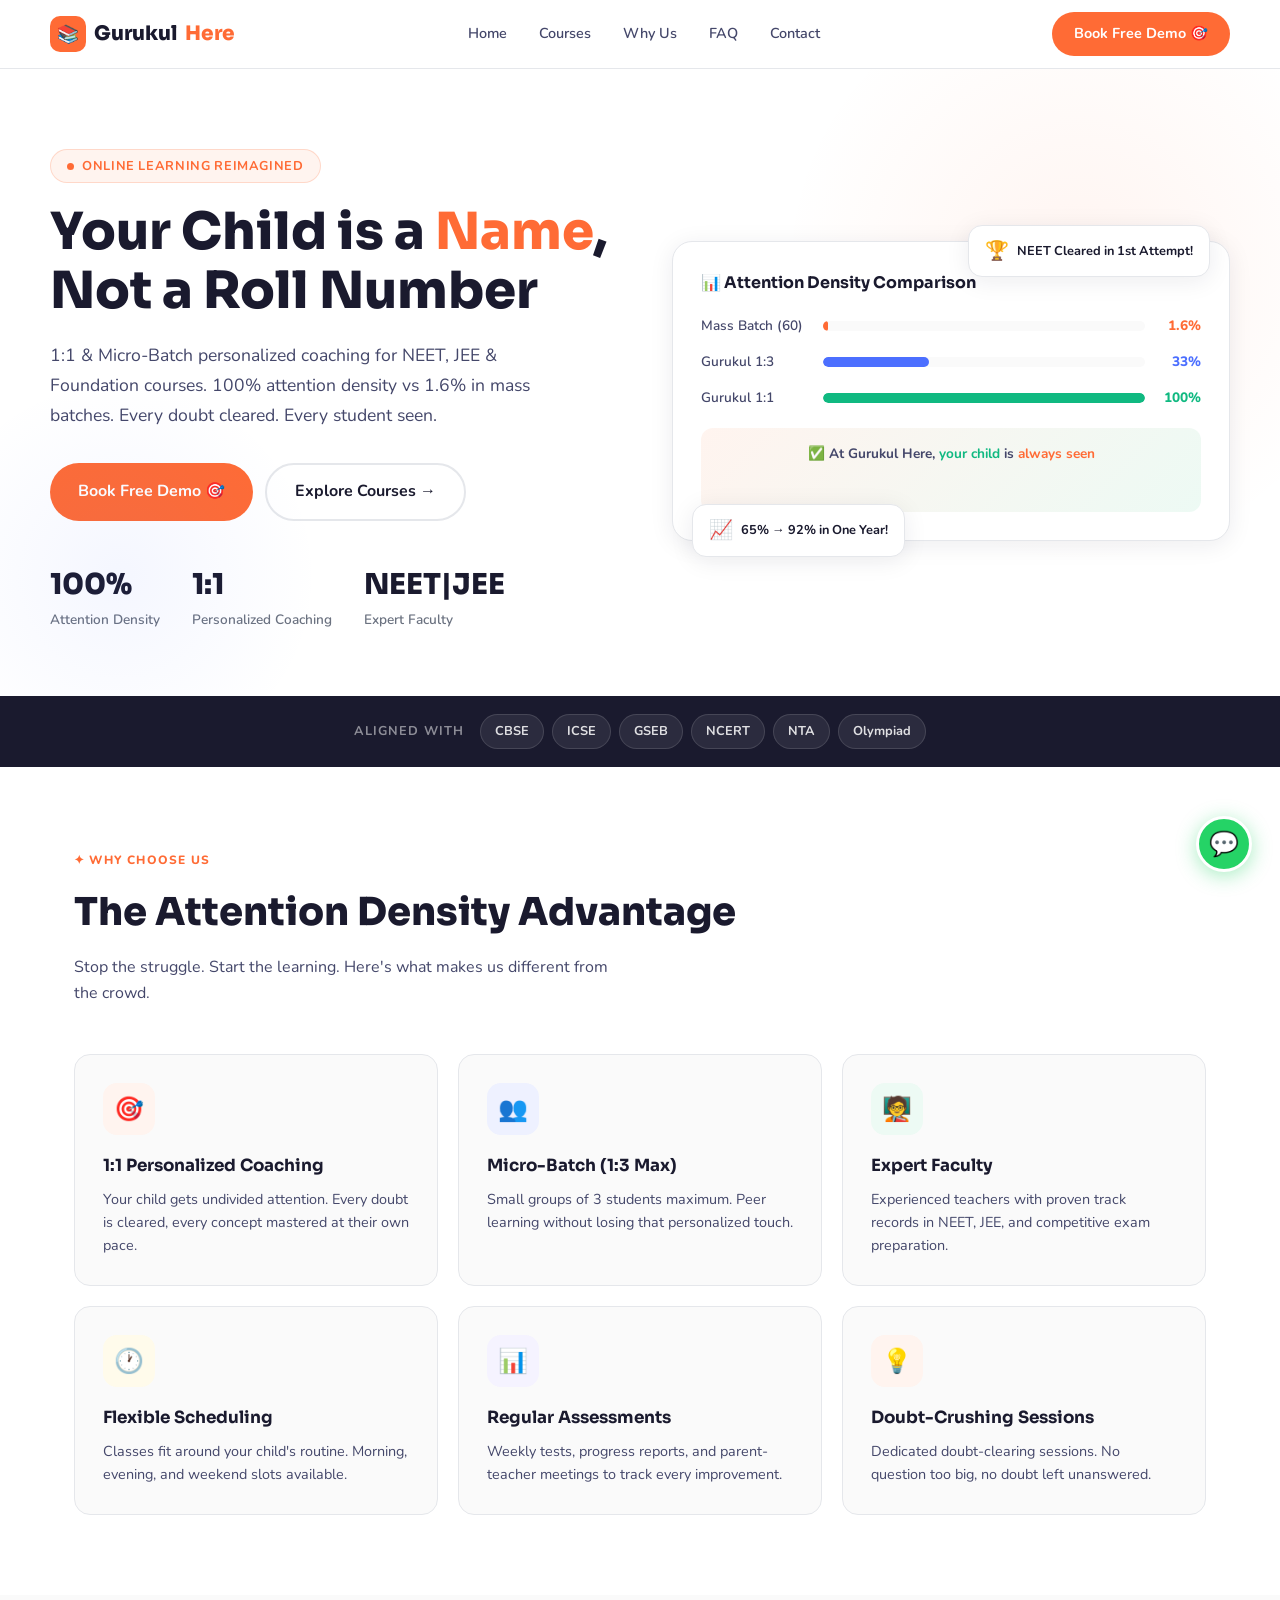
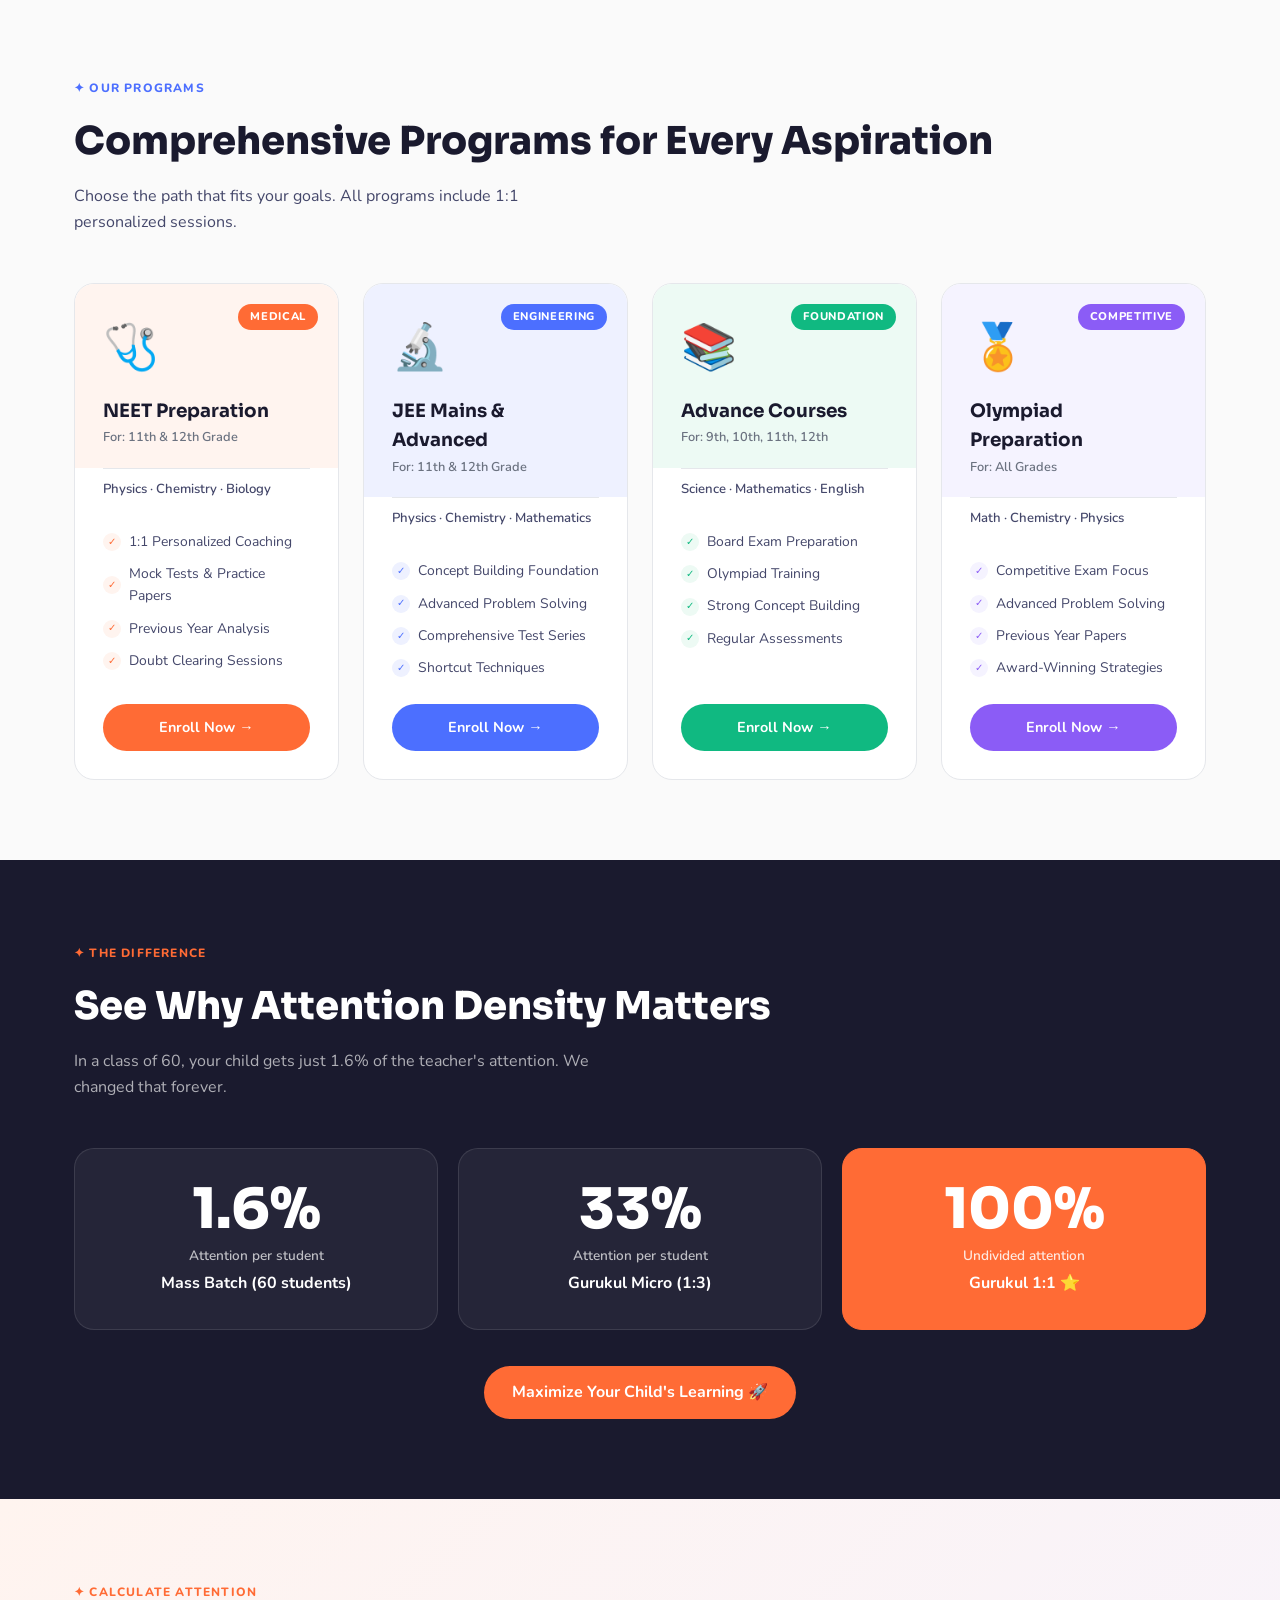
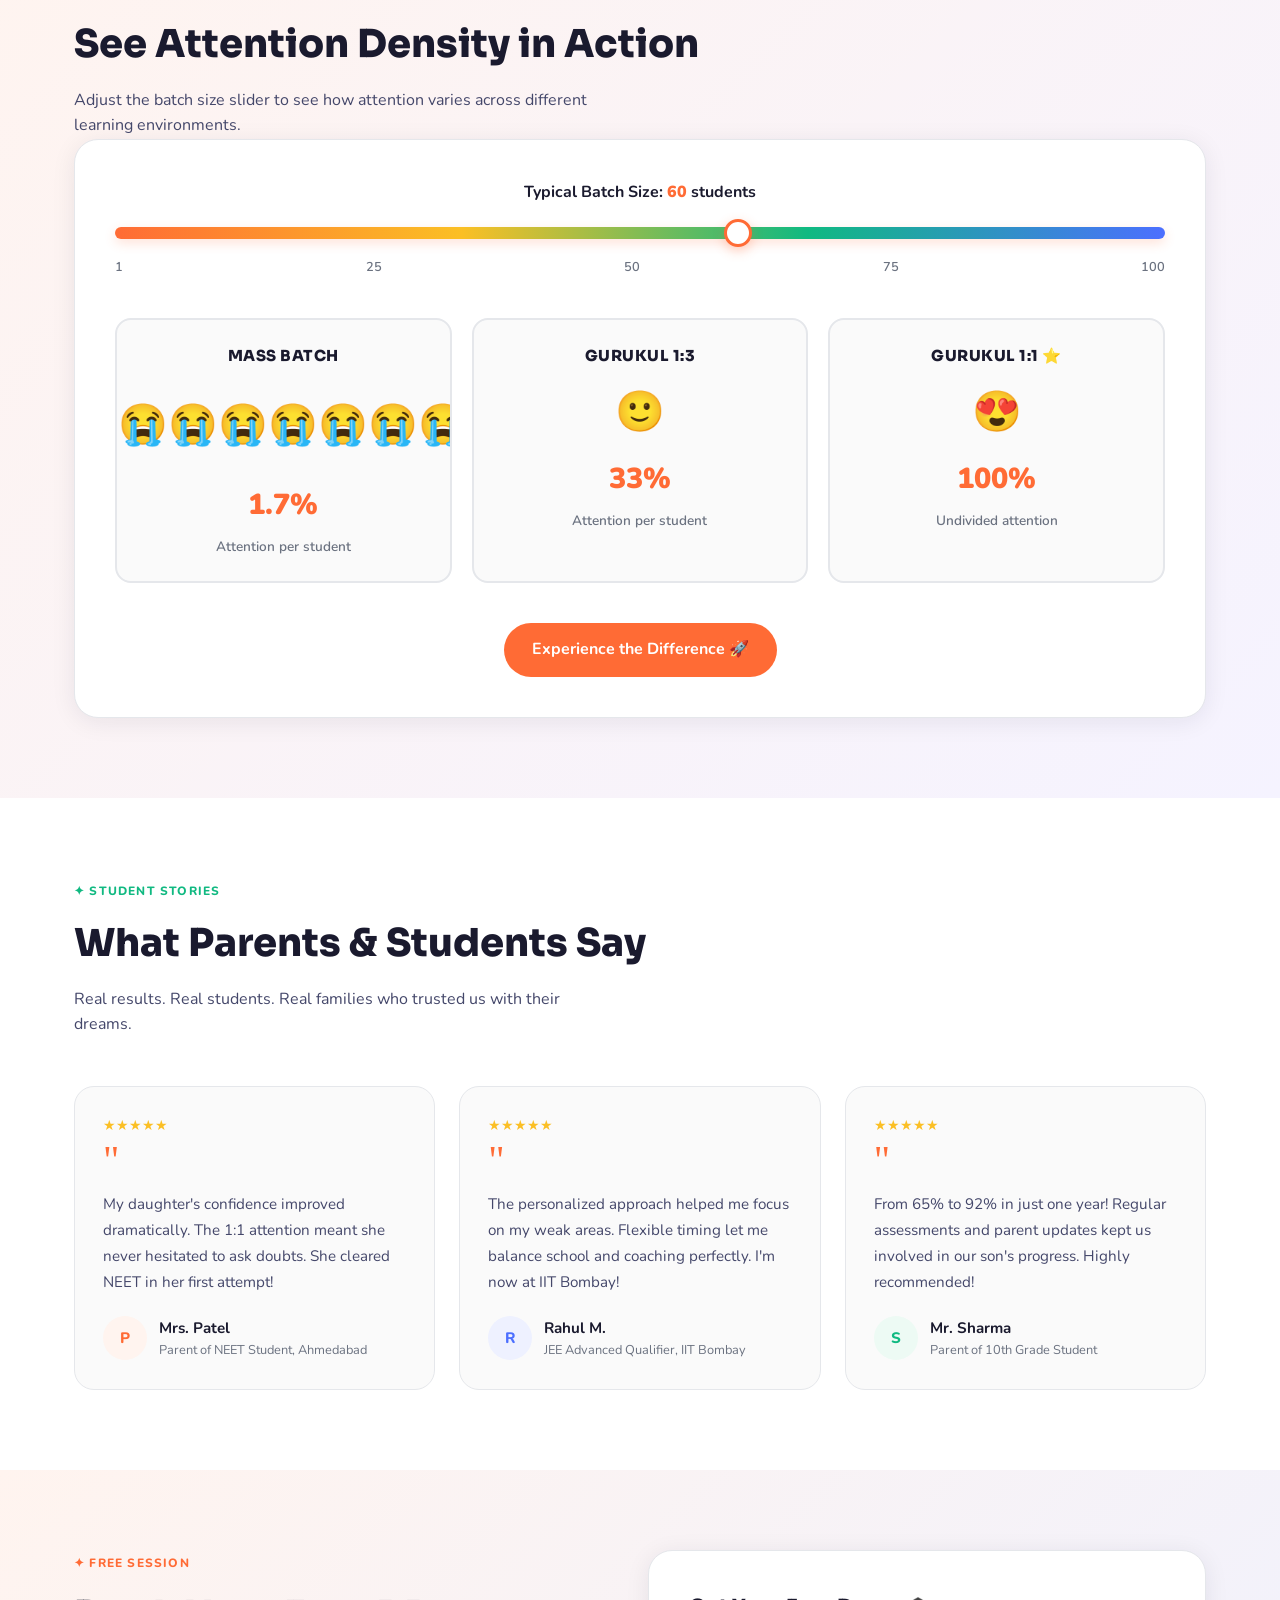
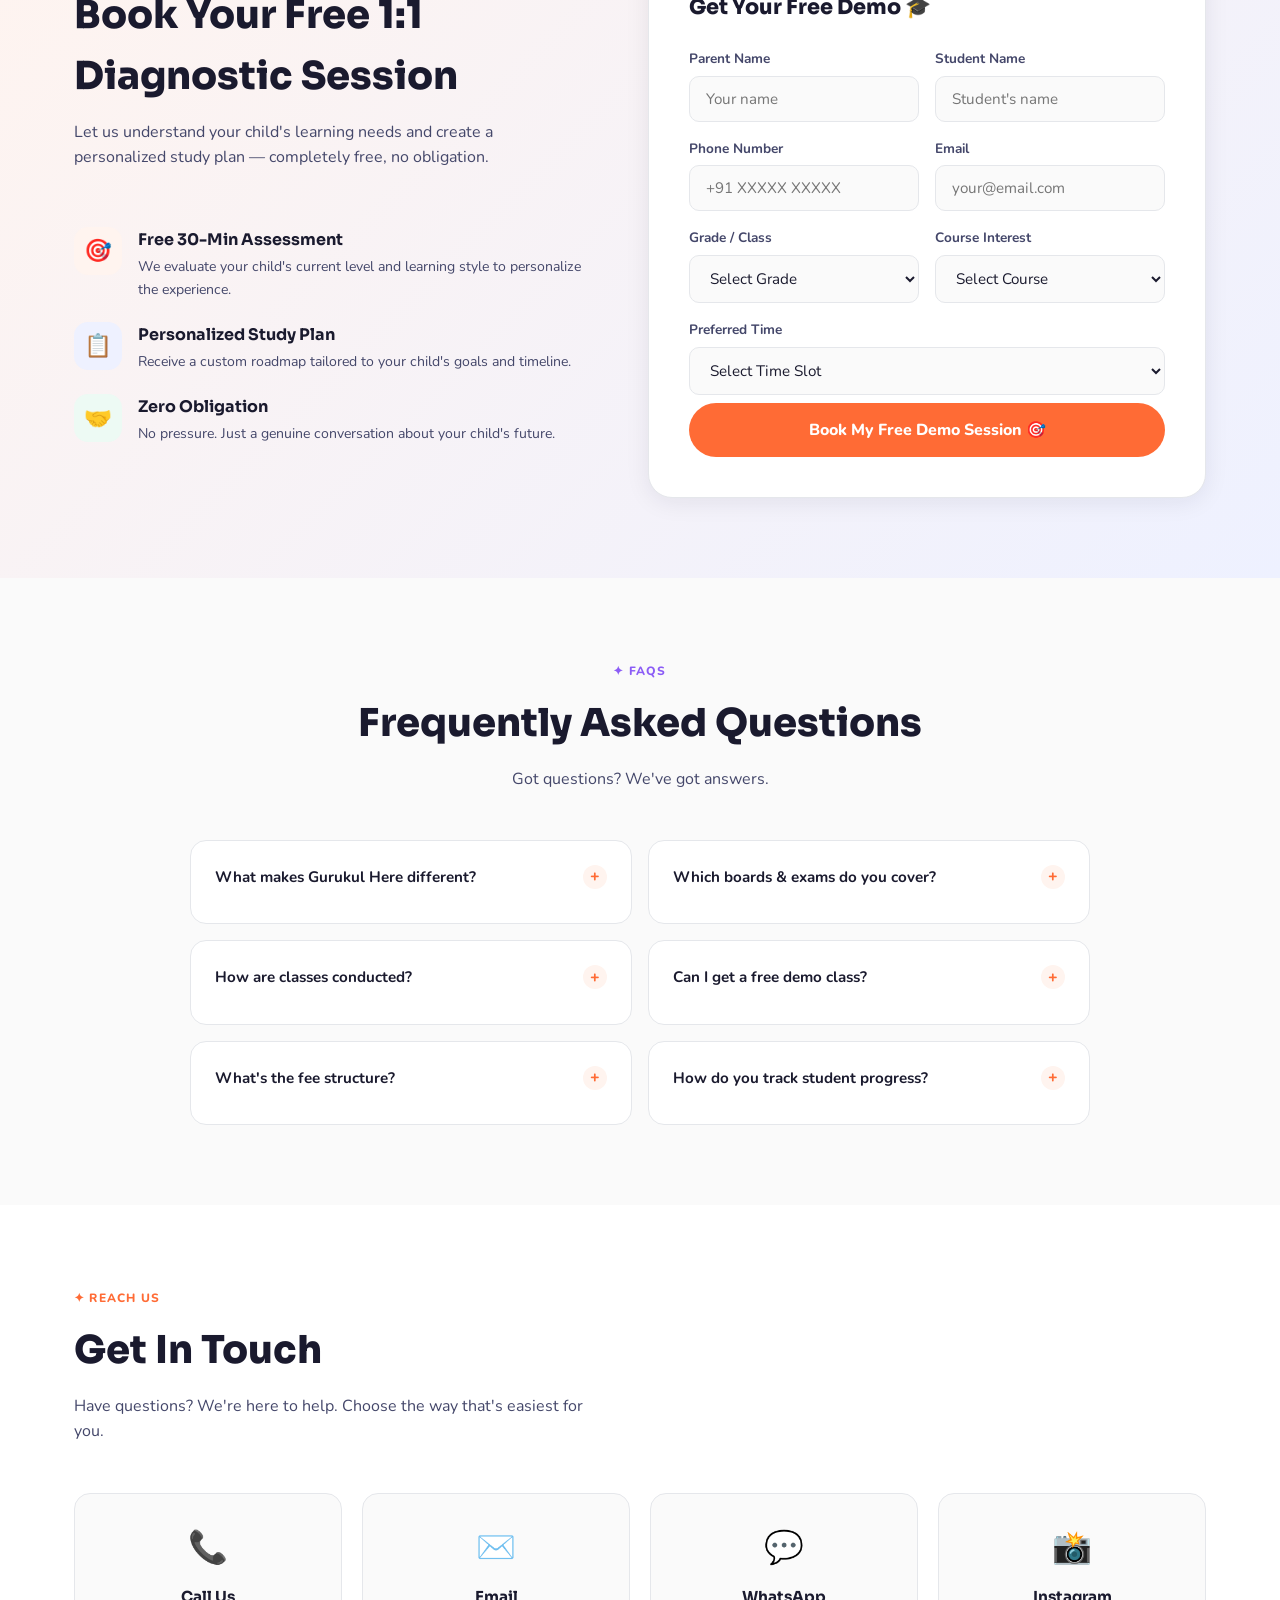
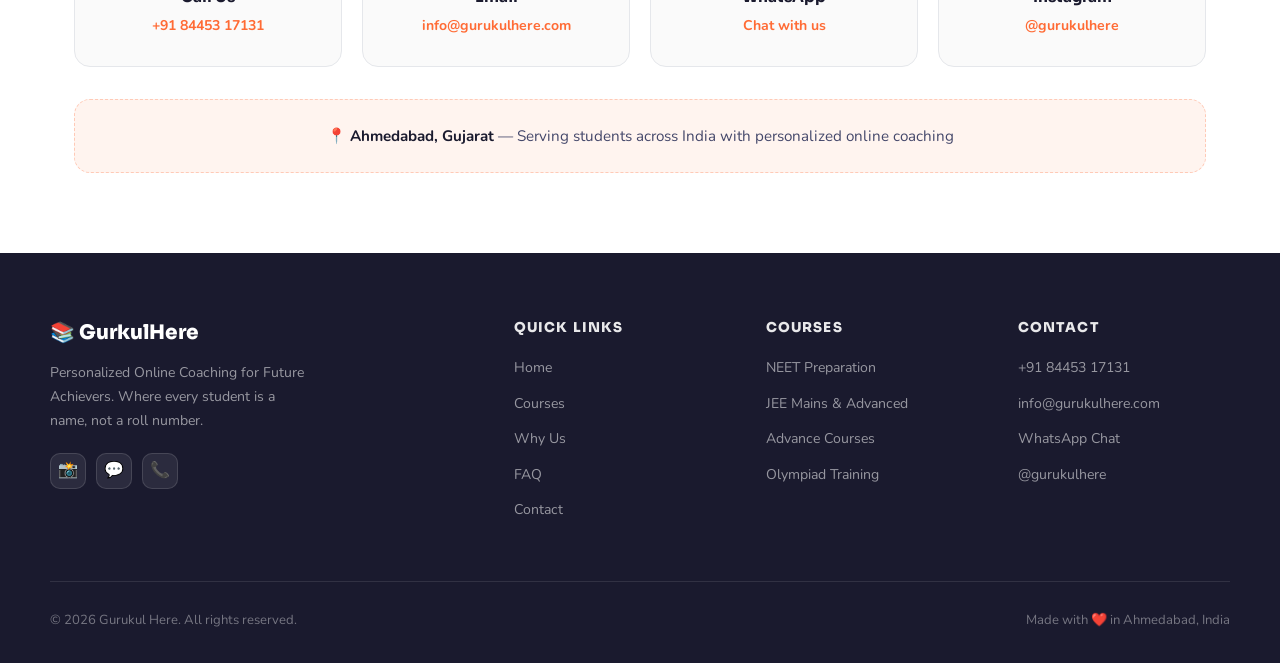
==== commit 0daf4996: "Implement interactive attention density calculator Added interactive calculator section to visualize" ====
--- a/gurukulhere-redesign.html
+++ b/gurukulhere-redesign.html
@@ -274,6 +274,64 @@
   .attn-type { font-size: 1rem; color: white; font-weight: 700; }
   .attn-box.highlight .attn-sublabel { color: rgba(255,255,255,0.85); }
 
+  /* INTERACTIVE CALCULATOR */
+  .calculator-section { background: linear-gradient(135deg, #fff4ef 0%, #f5f3ff 100%); }
+  .calculator-container {
+    background: var(--white); border-radius: 24px;
+    padding: 40px; box-shadow: var(--shadow);
+    border: 1px solid var(--border);
+  }
+  .calculator-header { text-align: center; margin-bottom: 40px; }
+  .calculator-header h3 { font-size: 1.3rem; font-weight: 800; color: var(--ink); margin-bottom: 8px; }
+  .calculator-header p { font-size: 0.95rem; color: var(--ink-mid); }
+  .calculator-input { margin-bottom: 40px; }
+  .calculator-input label { display: block; font-size: 1rem; font-weight: 700; color: var(--ink); margin-bottom: 16px; text-align: center; }
+  .calculator-input label span { color: var(--brand); font-weight: 900; }
+  .slider {
+    width: 100%; height: 12px; border-radius: 999px;
+    appearance: none; outline: none;
+    background: linear-gradient(90deg, #FF6B35 0%, #FBBF24 33%, #10B981 66%, #4C6FFF 100%);
+    box-shadow: 0 4px 12px rgba(255,107,53,0.2);
+    cursor: pointer; transition: all 0.2s;
+  }
+  .slider:hover { height: 16px; box-shadow: 0 6px 20px rgba(255,107,53,0.3); }
+  .slider::-webkit-slider-thumb {
+    appearance: none; width: 28px; height: 28px; border-radius: 50%;
+    background: white; border: 3px solid var(--brand);
+    box-shadow: 0 4px 12px rgba(255,107,53,0.3);
+    cursor: pointer; transition: all 0.2s;
+  }
+  .slider::-webkit-slider-thumb:hover { transform: scale(1.15); }
+  .slider::-moz-range-thumb {
+    width: 28px; height: 28px; border-radius: 50%;
+    background: white; border: 3px solid var(--brand);
+    box-shadow: 0 4px 12px rgba(255,107,53,0.3);
+    cursor: pointer; transition: all 0.2s;
+  }
+  .slider-labels { display: flex; justify-content: space-between; margin-top: 10px; font-size: 0.8rem; font-weight: 600; color: var(--ink-soft); }
+  .calculator-results { display: grid; grid-template-columns: repeat(auto-fit, minmax(200px, 1fr)); gap: 20px; margin: 40px 0; }
+  .result-card {
+    background: var(--bg); border-radius: 16px; padding: 24px; text-align: center;
+    border: 2px solid var(--border); transition: all 0.3s;
+    position: relative; overflow: hidden;
+  }
+  .result-card::before {
+    content: ''; position: absolute; top: 0; left: 0; right: 0; height: 3px;
+    background: var(--card-accent, var(--brand)); transform: scaleX(0);
+    transform-origin: left; transition: transform 0.3s;
+  }
+  .result-card:hover { transform: translateY(-4px); box-shadow: var(--shadow); border-color: var(--card-accent, var(--brand)); }
+  .result-card:hover::before { transform: scaleX(1); }
+  .result-card h4 { font-size: 0.95rem; font-weight: 800; color: var(--ink); margin-bottom: 12px; text-transform: uppercase; letter-spacing: 0.5px; }
+  .emoji-container { font-size: 2.5rem; margin: 12px 0; min-height: 50px; display: flex; align-items: center; justify-content: center; animation: bounce 0.6s ease-out; }
+  @keyframes bounce { 0%{transform:scale(0);opacity:0} 50%{transform:scale(1.1)} 100%{transform:scale(1);opacity:1} }
+  .result-percentage { font-size: 1.8rem; font-weight: 900; margin: 8px 0; color: var(--brand); }
+  .mass-batch { --card-accent: #FF6B35; }
+  .gurukul-3 { --card-accent: #FBBF24; }
+  .gurukul-1 { --card-accent: #10B981; }
+  .result-card p { font-size: 0.85rem; color: var(--ink-soft); font-weight: 600; margin-top: 8px; }
+  .calculator-cta { text-align: center; margin-top: 32px; }
+
   /* TESTIMONIALS */
   .testimonials { background: var(--white); }
   .testimonials-grid { display: grid; grid-template-columns: repeat(auto-fit, minmax(300px, 1fr)); gap: 24px; margin-top: 48px; }
@@ -643,6 +701,45 @@
     </div>
     <div style="text-align:center;margin-top:36px;">
       <a href="#demo" class="btn-primary" style="display:inline-flex;">Maximize Your Child's Learning 🚀</a>
+    </div>
+  </div>
+</section>
+
+<!-- INTERACTIVE CALCULATOR -->
+<section class="calculator-section">
+  <div class="container">
+    <div class="section-tag orange">✦ Calculate Attention</div>
+    <h2 class="section-title">See Attention Density in Action</h2>
+    <p class="section-sub">Adjust the batch size slider to see how attention varies across different learning environments.</p>
+    <div class="calculator-container">
+      <div class="calculator-input">
+        <label for="batchSize">Typical Batch Size: <span id="batchValue">60</span> students</label>
+        <input type="range" id="batchSize" min="1" max="100" value="60" class="slider">
+        <div class="slider-labels"><span>1</span><span>25</span><span>50</span><span>75</span><span>100</span></div>
+      </div>
+      <div class="calculator-results">
+        <div class="result-card mass-batch">
+          <h4>Mass Batch</h4>
+          <div class="emoji-container" id="emojiMass">😕</div>
+          <div class="result-percentage" id="massResult">1.6%</div>
+          <p>Attention per student</p>
+        </div>
+        <div class="result-card gurukul-3">
+          <h4>Gurukul 1:3</h4>
+          <div class="emoji-container" id="emojiMicro">🙂</div>
+          <div class="result-percentage">33%</div>
+          <p>Attention per student</p>
+        </div>
+        <div class="result-card gurukul-1">
+          <h4>Gurukul 1:1 ⭐</h4>
+          <div class="emoji-container" id="emojiOne">😍</div>
+          <div class="result-percentage">100%</div>
+          <p>Undivided attention</p>
+        </div>
+      </div>
+      <div class="calculator-cta">
+        <a href="#demo" class="btn-primary" style="display:inline-flex;">Experience the Difference 🚀</a>
+      </div>
     </div>
   </div>
 </section>
@@ -925,5 +1022,85 @@
   });
 }, { threshold: 0.3 });
 </script>
+<!-- Calculator behavior (copied from funky kids calculator) -->
+<script>
+  const batchSlider = document.getElementById('batchSize');
+  const batchValue = document.getElementById('batchValue');
+  const massResult = document.getElementById('massResult');
+  const emojiMass = document.getElementById('emojiMass');
+  const emojiMicro = document.getElementById('emojiMicro');
+  const emojiOne = document.getElementById('emojiOne');
+
+  function updateAttentionCalculator(value) {
+    const batchSize = Number(value || 60);
+    const attentionShare = Math.max(0.1, 100 / batchSize);
+    const attentionPct = attentionShare.toFixed(1);
+
+    // Update batch size label
+    if (batchValue) batchValue.textContent = batchSize;
+    if (massResult) massResult.textContent = attentionPct + '%';
+
+    // Mass Batch emoji density visualization
+    let densityEmoji = '😕';
+    let densityCount = 0;
+
+    if (attentionShare < 2) {
+      densityEmoji = '😭';
+      densityCount = 8;
+    } else if (attentionShare < 5) {
+      densityEmoji = '😢';
+      densityCount = 7;
+    } else if (attentionShare < 10) {
+      densityEmoji = '😞';
+      densityCount = 6;
+    } else if (attentionShare < 20) {
+      densityEmoji = '😕';
+      densityCount = 5;
+    } else if (attentionShare < 35) {
+      densityEmoji = '😐';
+      densityCount = 3;
+    } else if (attentionShare < 50) {
+      densityEmoji = '🙂';
+      densityCount = 1;
+    } else {
+      densityEmoji = '😊';
+      densityCount = 0;
+    }
+
+    if (emojiMass) {
+      emojiMass.innerHTML = '';
+      const mainEmoji = document.createElement('div');
+      mainEmoji.textContent = densityEmoji;
+      mainEmoji.style.fontSize = '3.5rem';
+      mainEmoji.style.zIndex = '10';
+      mainEmoji.style.position = 'relative';
+      emojiMass.appendChild(mainEmoji);
+
+      for (let i = 0; i < densityCount; i++) {
+        const layer = document.createElement('div');
+        layer.className = 'emoji-layer';
+        layer.textContent = densityEmoji;
+        layer.style.animationDelay = (i * 0.15) + 's';
+        emojiMass.appendChild(layer);
+      }
+    }
+
+    if (emojiMicro) emojiMicro.textContent = '🙂';
+    if (emojiOne) emojiOne.textContent = '😍';
+
+    [emojiMass, emojiMicro, emojiOne].forEach(emoji => {
+      if (!emoji) return;
+      emoji.style.animation = 'none';
+      setTimeout(() => {
+        emoji.style.animation = 'bounce 0.6s ease-out';
+      }, 10);
+    });
+  }
+
+  if (batchSlider) {
+    batchSlider.addEventListener('input', (event) => updateAttentionCalculator(event.target.value));
+    updateAttentionCalculator(batchSlider.value);
+  }
+</script>
 </body>
 </html>
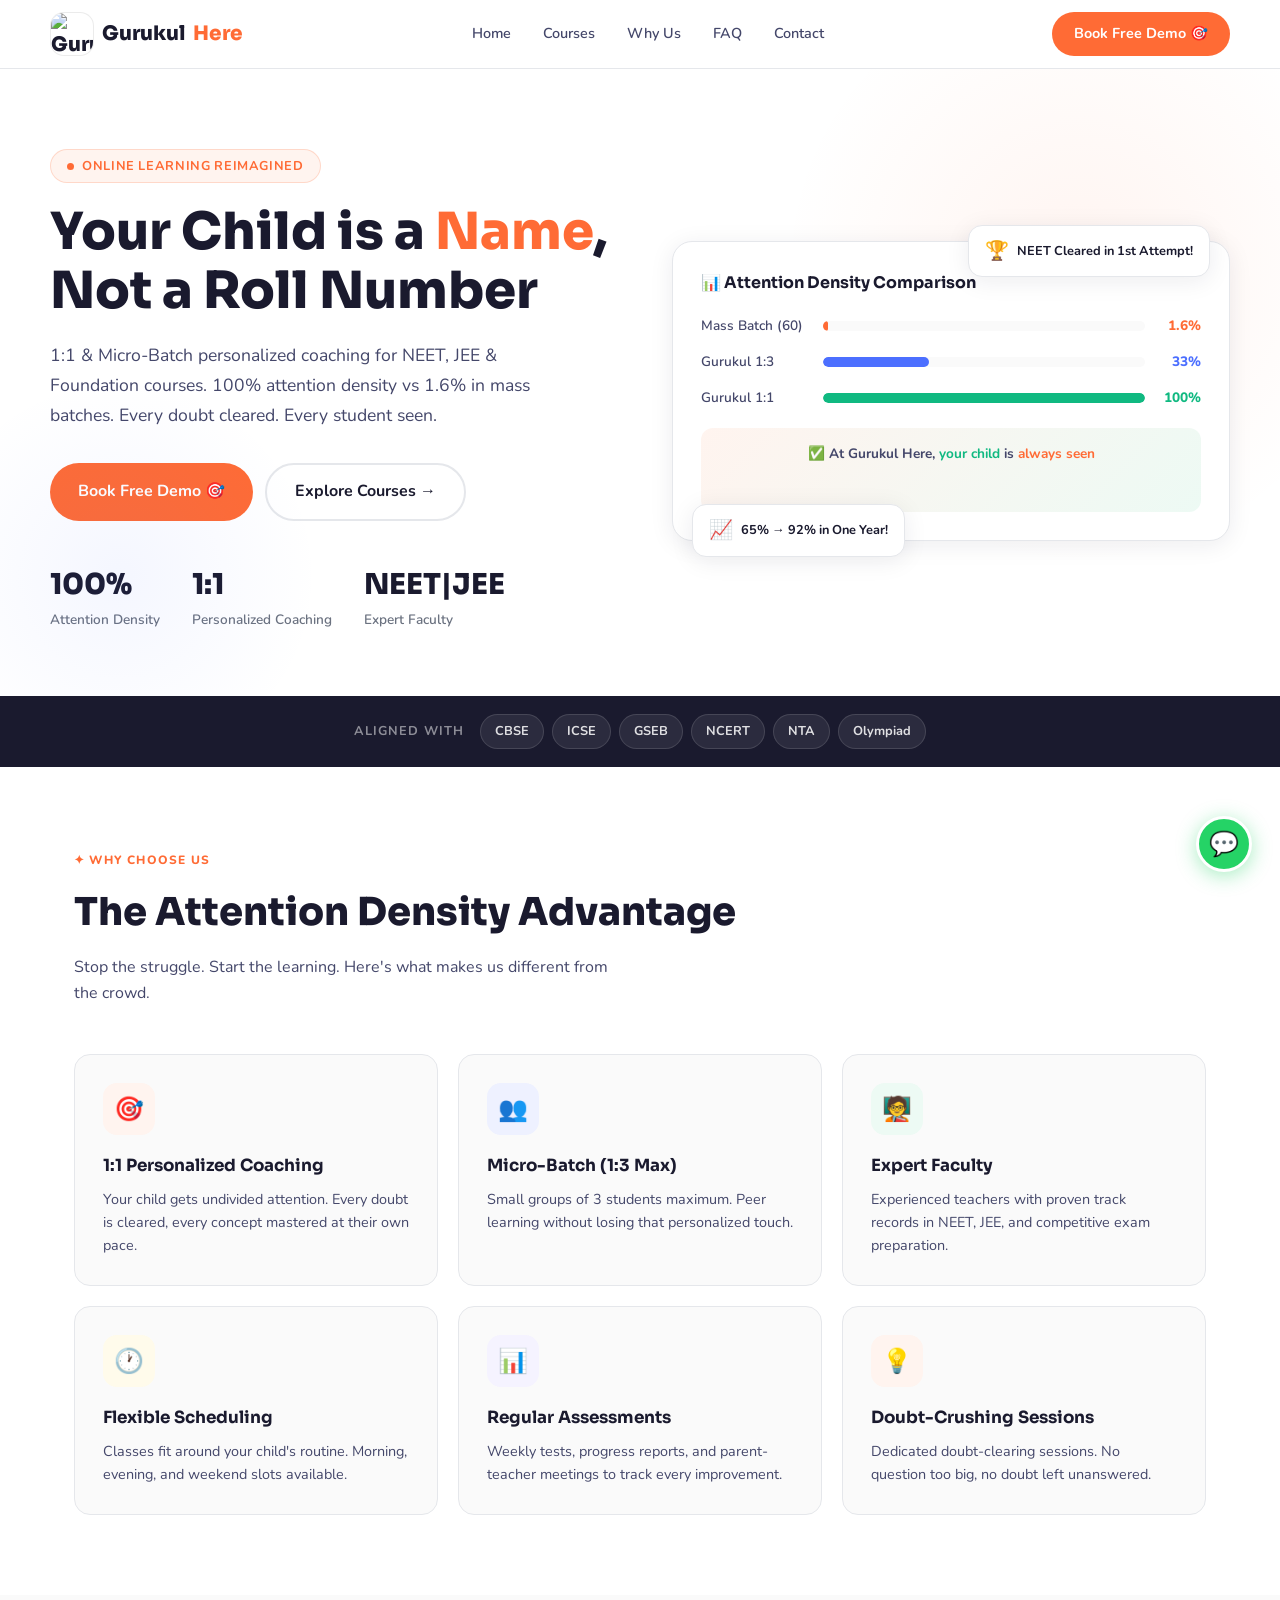
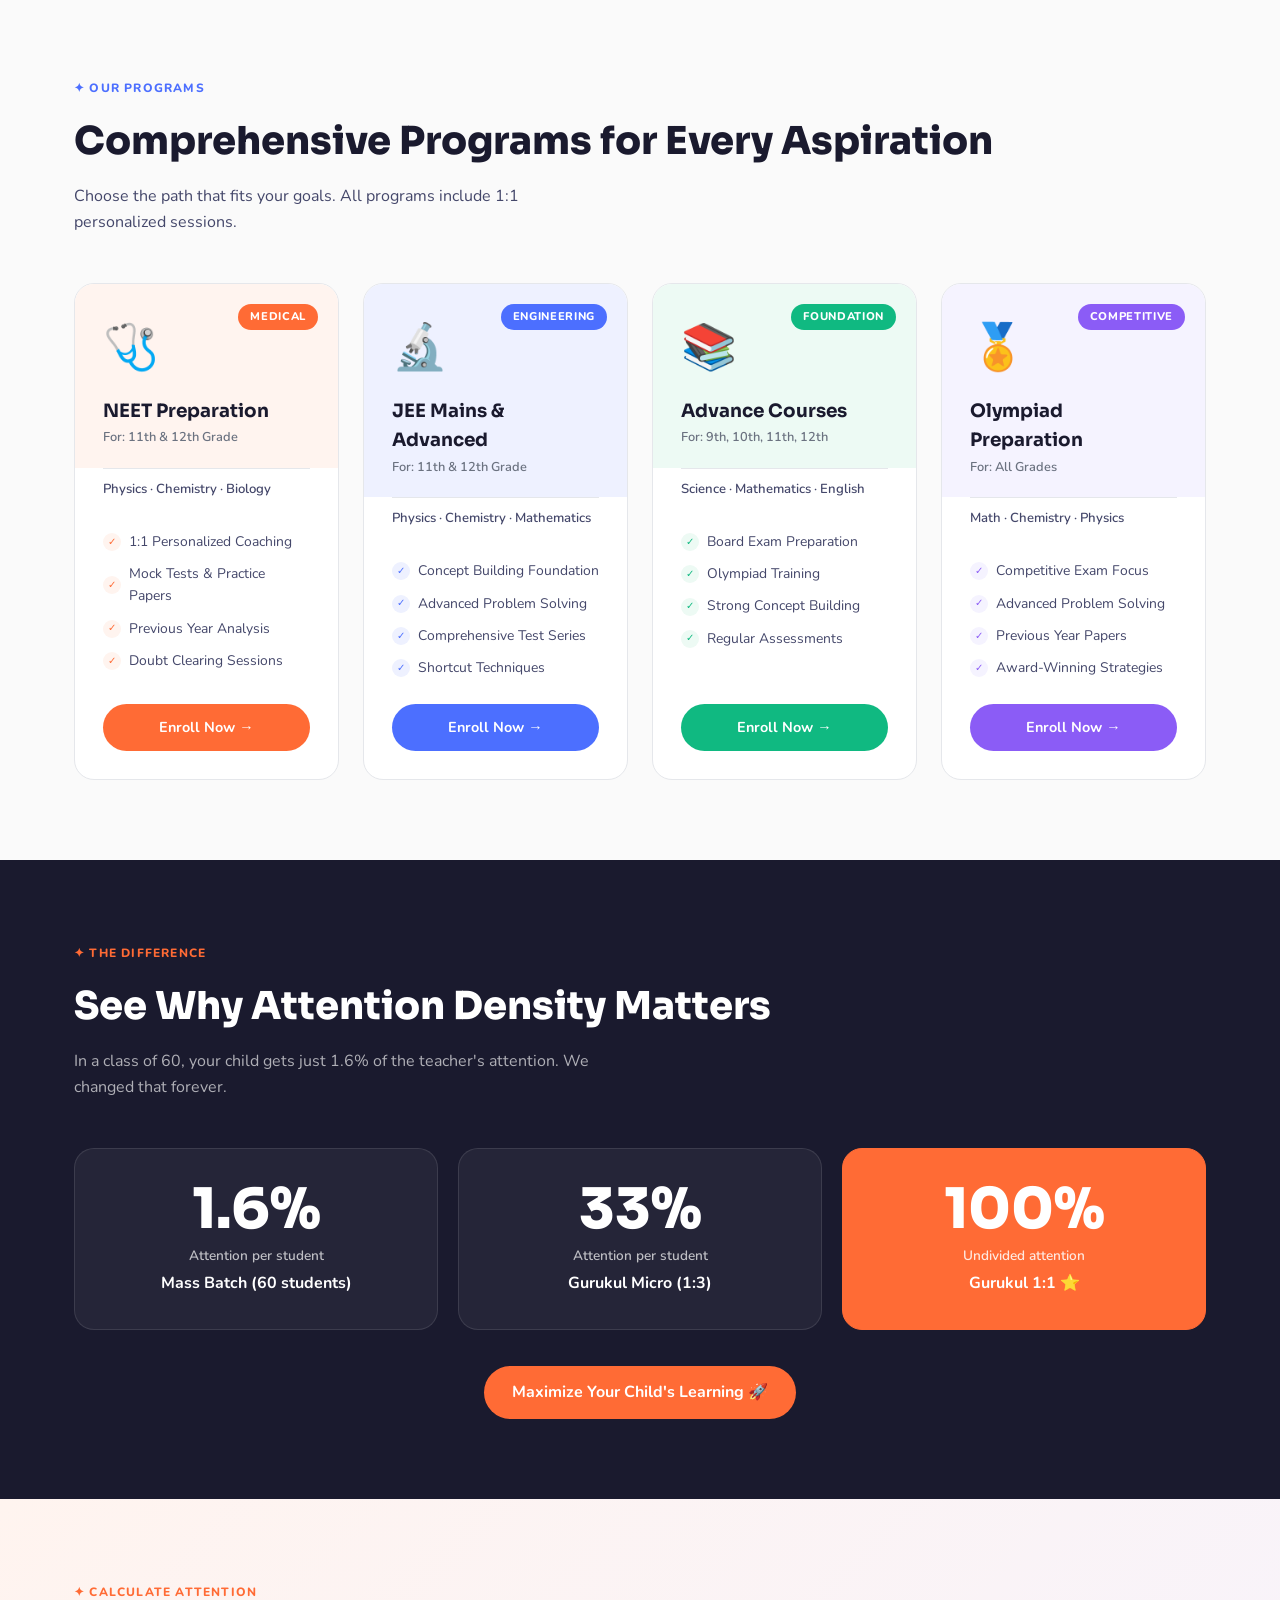
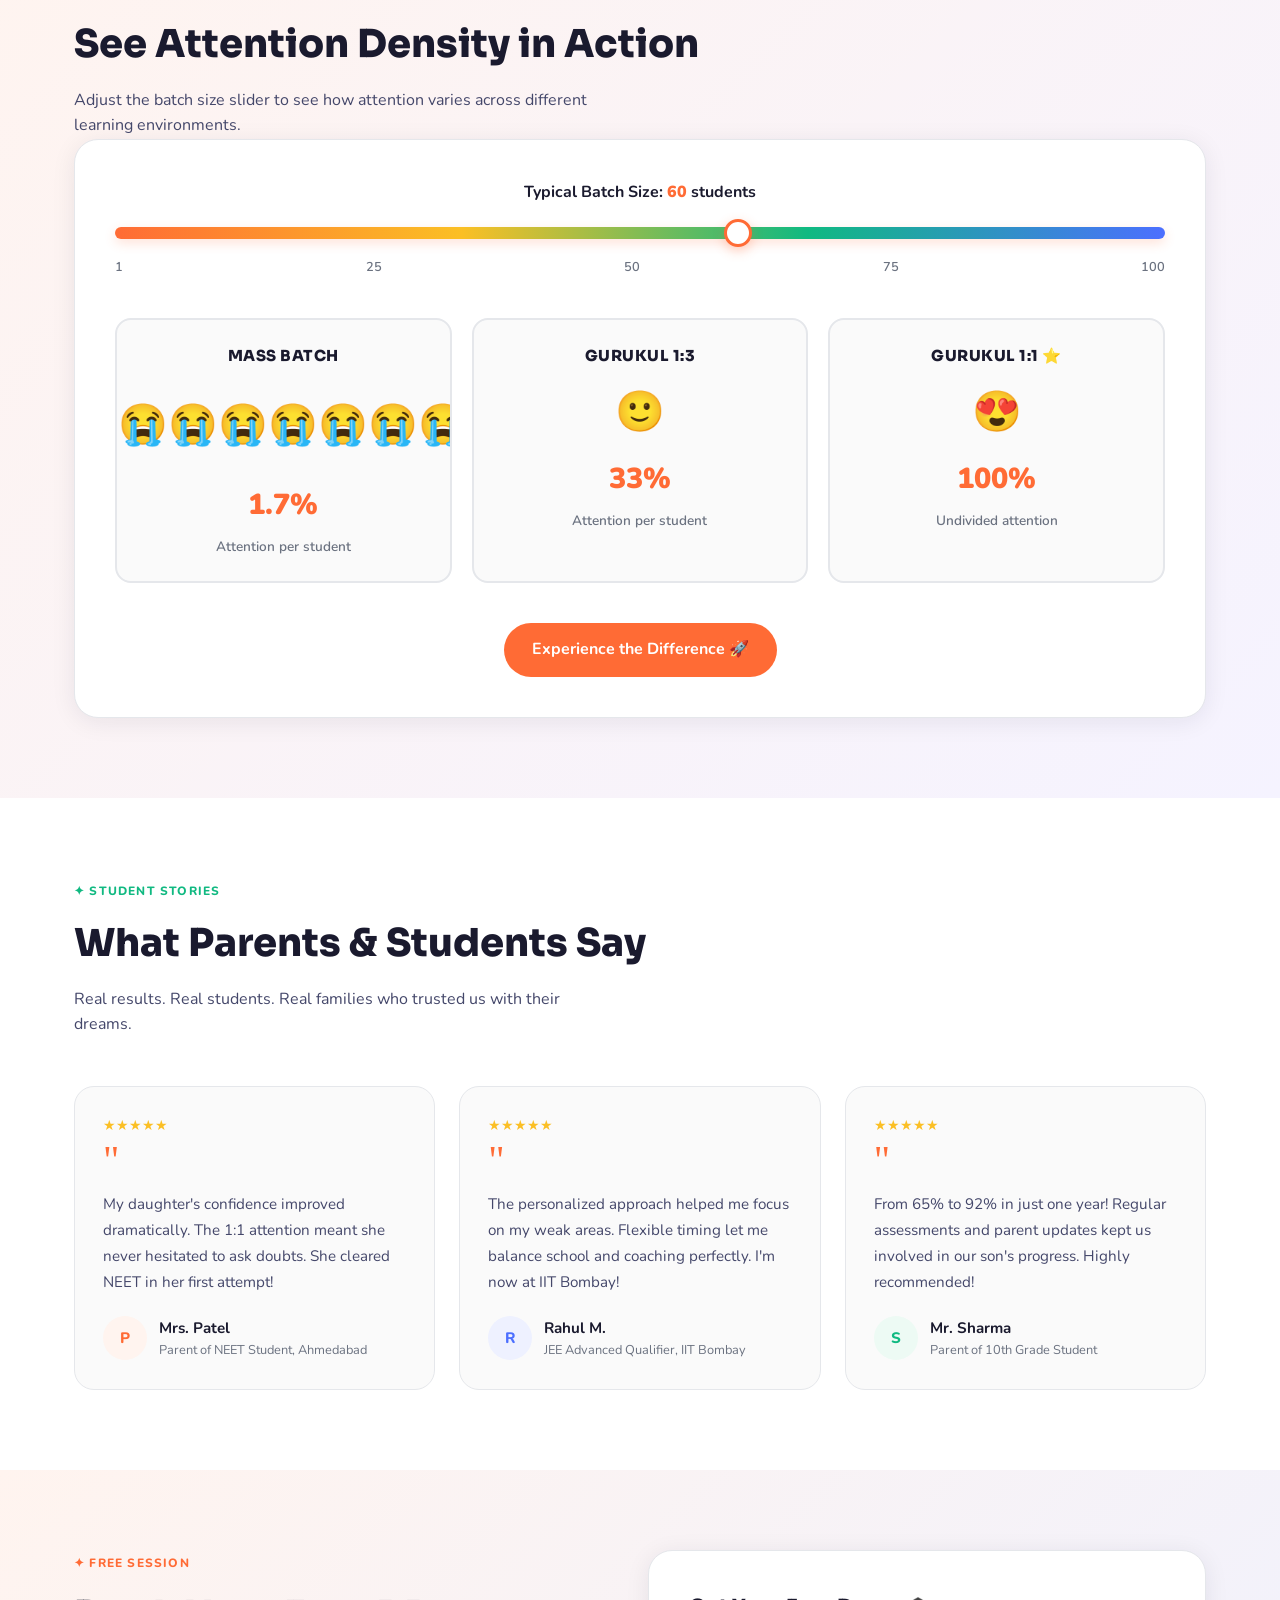
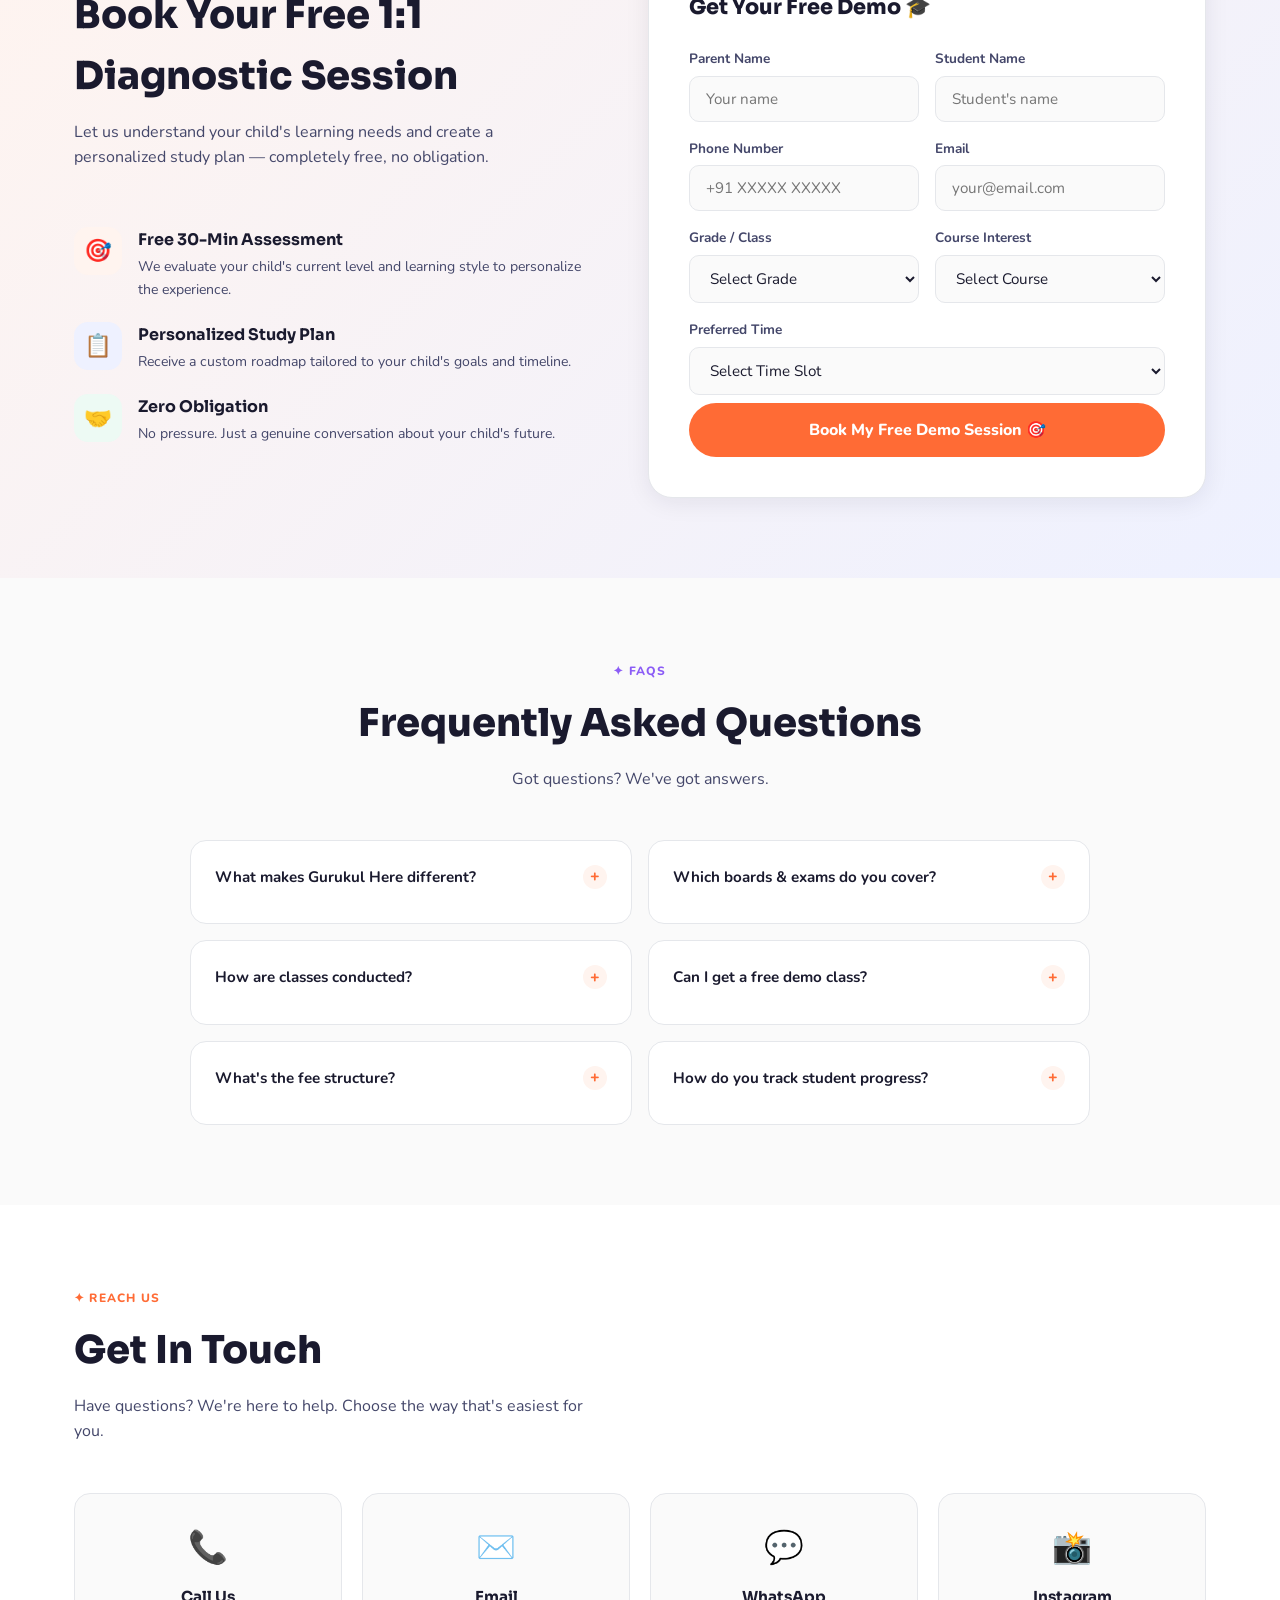
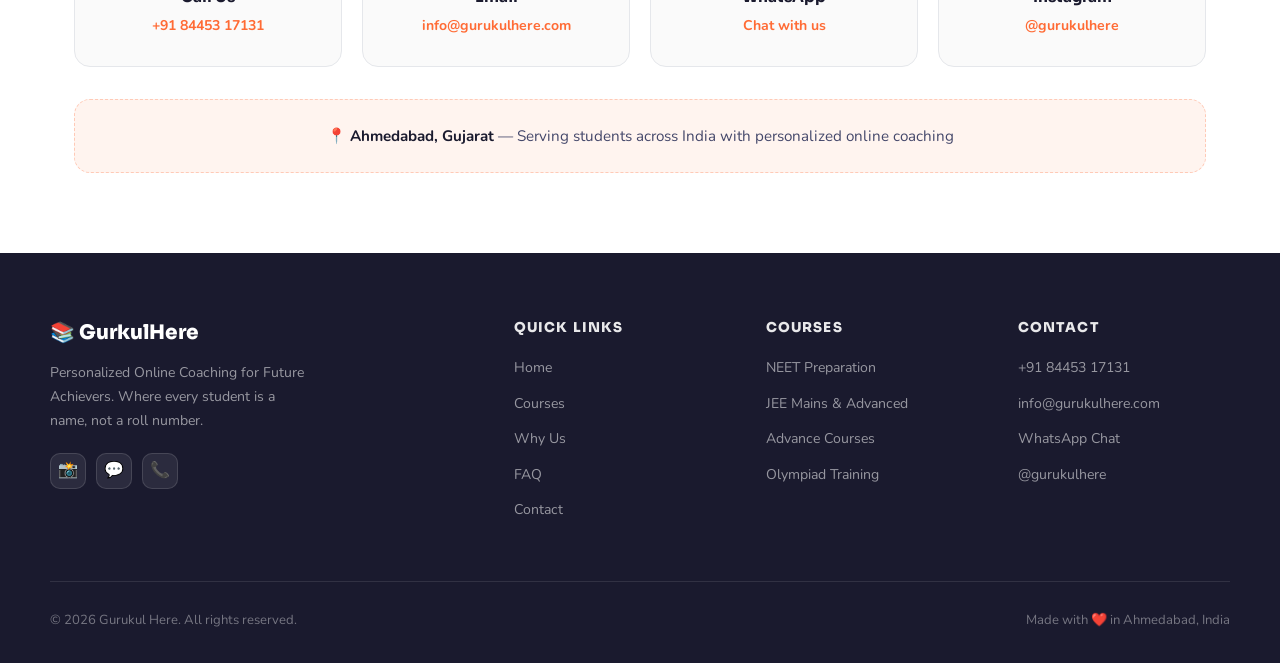
==== commit 8410f168: "Redesign logo icon and update styles Updated logo icon styles and replaced text logo with image." ====
--- a/gurukulhere-redesign.html
+++ b/gurukulhere-redesign.html
@@ -67,9 +67,13 @@
   }
   .nav-logo span { color: var(--brand); }
   .logo-icon {
-    width: 36px; height: 36px; border-radius: 10px;
-    background: var(--brand); display: flex; align-items: center; justify-content: center;
-    font-size: 1.1rem;
+    width: 44px; height: 44px; border-radius: 14px;
+    background: white; display: flex; align-items: center; justify-content: center;
+    overflow: hidden; border: 1px solid rgba(0,0,0,0.08);
+  }
+  .logo-icon img {
+    width: 100%; height: 100%; object-fit: contain;
+    display: block;
   }
   .nav-links { display: flex; align-items: center; gap: 4px; list-style: none; }
   .nav-links a {
@@ -467,7 +471,7 @@
 <nav>
   <div class="nav-inner">
     <a href="#" class="nav-logo">
-      <div class="logo-icon">📚</div>
+      <div class="logo-icon"><img src="gurukul logo.jpeg" alt="Gurukul Here logo"></div>
       Gurukul<span>Here</span>
     </a>
     <ul class="nav-links">
